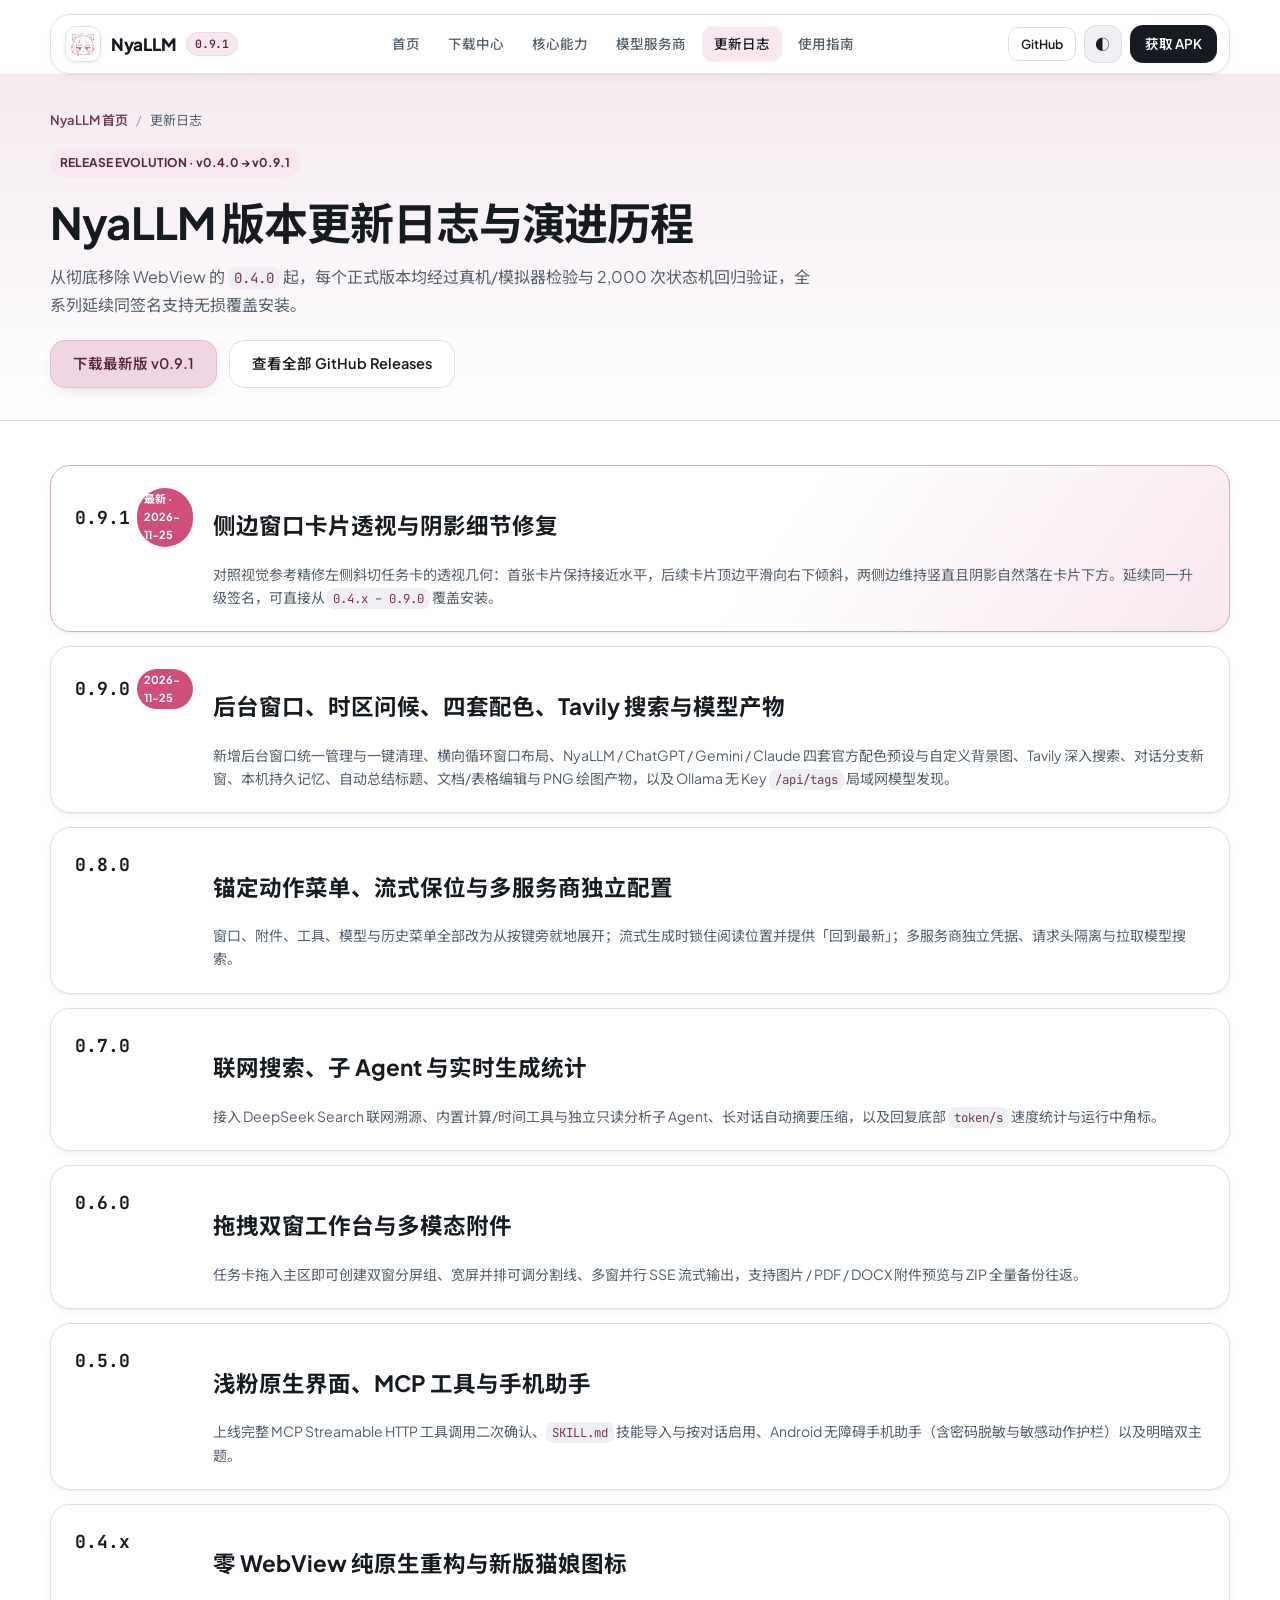
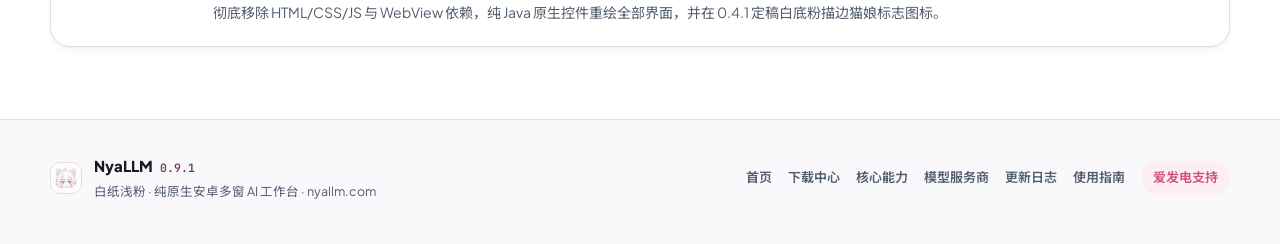
==== changelog/index.html @ 29e58b97 "Add multi-size favicons, Bing SEO keywords, 5 subdirectories, sitemap, robots.txt, and IndexNow" ====
<!DOCTYPE html>
<html lang="zh-CN" data-theme="light" data-preset="nya">
<head>
  <meta charset="UTF-8" />
  <meta name="viewport" content="width=device-width, initial-scale=1.0" />
  <title>NyaLLM 版本更新日志（v0.4.x → v0.9.1）— NyaLLM 官网</title>
  <meta name="description" content="查看 NyaLLM 完整版本更新日志：从 0.4.x 零 WebView 纯原生重构、0.5.0 MCP 与手机助手、0.6.0 双窗分屏、0.7.0 联网搜索与子 Agent、0.8.0 锚定菜单、0.9.0 四套主题与 Tavily，到最新 0.9.1 侧边卡片透视修复。" />
  <meta name="keywords" content="NyaLLM更新日志,NyaLLM 0.9.1,NyaLLM 0.9.0,NyaLLM历史版本,NyaLLM Changelog,安卓AI客户端更新" />
  <meta name="author" content="小黑子打篮球hz" />
  <meta name="robots" content="index, follow, max-image-preview:large, max-snippet:-1" />
  <link rel="canonical" href="https://nyallm.com/changelog/" />
  <meta property="og:type" content="website" />
  <meta property="og:locale" content="zh_CN" />
  <meta property="og:site_name" content="NyaLLM" />
  <meta property="og:url" content="https://nyallm.com/changelog/" />
  <meta property="og:title" content="NyaLLM 版本更新日志（v0.4.x → v0.9.1）" />
  <meta property="og:description" content="记录 NyaLLM 从纯原生零 WebView 重构到 0.9.1 全能多窗 AI 工作台的每一次演进。" />
  <meta property="og:image" content="https://nyallm.com/icon-512.png" />
  <meta name="twitter:card" content="summary" />
  <meta name="theme-color" content="#FFFFFF" />
  <link rel="icon" href="/favicon.ico" sizes="any" />
  <link rel="icon" type="image/png" sizes="48x48" href="/favicon-48x48.png" />
  <link rel="icon" type="image/png" sizes="32x32" href="/favicon-32x32.png" />
  <link rel="icon" type="image/png" sizes="16x16" href="/favicon-16x16.png" />
  <link rel="apple-touch-icon" sizes="180x180" href="/apple-touch-icon.png" />
  <link rel="manifest" href="/site.webmanifest" />
  <link rel="preconnect" href="https://fonts.googleapis.com" />
  <link rel="preconnect" href="https://fonts.gstatic.com" crossorigin />
  <link href="https://fonts.googleapis.com/css2?family=JetBrains+Mono:wght@400;500;600&family=Noto+Sans+SC:wght@400;500;600;700&family=Plus+Jakarta+Sans:wght@500;600;700;800&display=swap" rel="stylesheet" />
  <link rel="stylesheet" href="/styles.css" />
  <link rel="stylesheet" href="/subpage.css" />
  <script type="application/ld+json">
  {
    "@context": "https://schema.org",
    "@type": "BreadcrumbList",
    "itemListElement": [
      { "@type": "ListItem", "position": 1, "name": "首页", "item": "https://nyallm.com/" },
      { "@type": "ListItem", "position": 2, "name": "更新日志", "item": "https://nyallm.com/changelog/" }
    ]
  }
  </script>
</head>
<body>
  <header class="nav-shell">
    <div class="nav-inner">
      <a href="/" class="brand-lockup">
        <span class="brand-squircle"><img src="/assets/brand/nyallm-launcher.png" alt="NyaLLM 猫娘图标" width="34" height="34" /></span>
        <span class="brand-word">NyaLLM</span>
        <span class="version-chip">0.9.1</span>
      </a>
      <nav class="nav-links" aria-label="主导航">
        <a href="/">首页</a>
        <a href="/download/">下载中心</a>
        <a href="/features/">核心能力</a>
        <a href="/providers/">模型服务商</a>
        <a href="/changelog/" class="is-current">更新日志</a>
        <a href="/faq/">使用指南</a>
      </nav>
      <div class="nav-actions">
        <a href="https://github.com/xiaoheiHZ/NyaLLM" target="_blank" rel="noopener noreferrer" class="btn btn-subtle btn-sm">GitHub</a>
        <button type="button" class="icon-btn" id="theme-toggle" aria-label="切换明暗主题" title="切换明暗主题">◐</button>
        <a href="/download/" class="btn btn-ink nav-dl-btn">获取 APK</a>
        <button type="button" class="icon-btn mobile-menu-btn" id="mobile-menu-btn" aria-label="打开菜单" aria-expanded="false">☰</button>
      </div>
    </div>
    <div class="mobile-nav" id="mobile-nav" hidden>
      <a href="/">首页工作台</a>
      <a href="/download/">下载 NyaLLM 0.9.1 APK</a>
      <a href="/features/">核心能力详解</a>
      <a href="/providers/">8 大模型服务商</a>
      <a href="/changelog/">版本更新日志</a>
      <a href="/faq/">使用指南与 FAQ</a>
    </div>
  </header>

  <main>
    <section class="sub-hero">
      <div class="container">
        <nav class="breadcrumbs" aria-label="面包屑导航">
          <a href="/">NyaLLM 首页</a>
          <span class="bc-sep">/</span>
          <span aria-current="page">更新日志</span>
        </nav>
        <span class="sub-badge">RELEASE EVOLUTION · v0.4.0 → v0.9.1</span>
        <h1 class="sub-hero-title">NyaLLM 版本更新日志与演进历程</h1>
        <p class="sub-hero-lead">
          从彻底移除 WebView 的 <code>0.4.0</code> 起，每个正式版本均经过真机/模拟器检验与 2,000 次状态机回归验证，全系列延续同签名支持无损覆盖安装。
        </p>
        <div class="sub-hero-actions">
          <a href="/download/" class="btn btn-primary btn-lg">下载最新版 v0.9.1</a>
          <a href="https://github.com/xiaoheiHZ/NyaLLM/releases" target="_blank" rel="noopener noreferrer" class="btn btn-subtle btn-lg">查看全部 GitHub Releases</a>
        </div>
      </div>
    </section>

    <section class="sub-body">
      <div class="container">
        <div class="timeline-grid">
          <article class="tl-item is-latest">
            <div class="tl-ver"><span>0.9.1</span><small>最新 · 2026-11-25</small></div>
            <div class="tl-body">
              <h2>侧边窗口卡片透视与阴影细节修复</h2>
              <p>对照视觉参考精修左侧斜切任务卡的透视几何：首张卡片保持接近水平，后续卡片顶边平滑向右下倾斜，两侧边维持竖直且阴影自然落在卡片下方。延续同一升级签名，可直接从 <code>0.4.x – 0.9.0</code> 覆盖安装。</p>
            </div>
          </article>

          <article class="tl-item">
            <div class="tl-ver"><span>0.9.0</span><small>2026-11-25</small></div>
            <div class="tl-body">
              <h2>后台窗口、时区问候、四套配色、Tavily 搜索与模型产物</h2>
              <p>新增后台窗口统一管理与一键清理、横向循环窗口布局、NyaLLM / ChatGPT / Gemini / Claude 四套官方配色预设与自定义背景图、Tavily 深入搜索、对话分支新窗、本机持久记忆、自动总结标题、文档/表格编辑与 PNG 绘图产物，以及 Ollama 无 Key <code>/api/tags</code> 局域网模型发现。</p>
            </div>
          </article>

          <article class="tl-item">
            <div class="tl-ver"><span>0.8.0</span></div>
            <div class="tl-body">
              <h2>锚定动作菜单、流式保位与多服务商独立配置</h2>
              <p>窗口、附件、工具、模型与历史菜单全部改为从按键旁就地展开；流式生成时锁住阅读位置并提供「回到最新」；多服务商独立凭据、请求头隔离与拉取模型搜索。</p>
            </div>
          </article>

          <article class="tl-item">
            <div class="tl-ver"><span>0.7.0</span></div>
            <div class="tl-body">
              <h2>联网搜索、子 Agent 与实时生成统计</h2>
              <p>接入 DeepSeek Search 联网溯源、内置计算/时间工具与独立只读分析子 Agent、长对话自动摘要压缩，以及回复底部 <code>token/s</code> 速度统计与运行中角标。</p>
            </div>
          </article>

          <article class="tl-item">
            <div class="tl-ver"><span>0.6.0</span></div>
            <div class="tl-body">
              <h2>拖拽双窗工作台与多模态附件</h2>
              <p>任务卡拖入主区即可创建双窗分屏组、宽屏并排可调分割线、多窗并行 SSE 流式输出，支持图片 / PDF / DOCX 附件预览与 ZIP 全量备份往返。</p>
            </div>
          </article>

          <article class="tl-item">
            <div class="tl-ver"><span>0.5.0</span></div>
            <div class="tl-body">
              <h2>浅粉原生界面、MCP 工具与手机助手</h2>
              <p>上线完整 MCP Streamable HTTP 工具调用二次确认、<code>SKILL.md</code> 技能导入与按对话启用、Android 无障碍手机助手（含密码脱敏与敏感动作护栏）以及明暗双主题。</p>
            </div>
          </article>

          <article class="tl-item">
            <div class="tl-ver"><span>0.4.x</span></div>
            <div class="tl-body">
              <h2>零 WebView 纯原生重构与新版猫娘图标</h2>
              <p>彻底移除 HTML/CSS/JS 与 WebView 依赖，纯 Java 原生控件重绘全部界面，并在 0.4.1 定稿白底粉描边猫娘标志图标。</p>
            </div>
          </article>
        </div>
      </div>
    </section>
  </main>

  <footer class="site-footer">
    <div class="container footer-inner">
      <div class="footer-brand">
        <img src="/assets/brand/nyallm-launcher.png" alt="NyaLLM 图标" width="32" height="32" class="footer-icon" />
        <div>
          <div class="footer-name">NyaLLM <span>0.9.1</span></div>
          <p class="footer-note">白纸浅粉 · 纯原生安卓多窗 AI 工作台 · nyallm.com</p>
        </div>
      </div>
      <div class="footer-links">
        <a href="/">首页</a>
        <a href="/download/">下载中心</a>
        <a href="/features/">核心能力</a>
        <a href="/providers/">模型服务商</a>
        <a href="/changelog/">更新日志</a>
        <a href="/faq/">使用指南</a>
        <a href="https://ifdian.net/a/NyaLLM" target="_blank" rel="noopener noreferrer" class="footer-ifdian">爱发电支持</a>
      </div>
    </div>
  </footer>
  <div class="toast" id="toast" role="status" aria-live="polite" hidden></div>
  <script src="/subpage.js"></script>
</body>
</html>
---- styles.css ----
/* ==========================================================================
   NyaLLM 0.9.0 Official Website — NyaStyle Design System
   Faithfully derived from studio.aura.agent.NyaStyle (Light/Dark + 4 Presets)
   ========================================================================== */

:root,
[data-theme="light"] {
  --ink: #161A21;
  --muted: #515D6E;
  --bg: #FFFFFF;
  --bg-soft: #F9F8FB;
  --surface: #FFFFFF;
  --stage: #FFFFFF;
  --grouped: #F3F3F6;
  --tinted: #F0EFF3;
  --line: #E0DDE4;
  --line-strong: #CFCAD6;
  --link: #713953;
  --primary: #F0D6E3;
  --primary-hover: #E8C5D7;
  --primary-ink: #59243F;
  --accent-wash: #F4EAF0;
  --pink-wash: #F8E7EF;
  --reply-wash: #FAF3F7;
  --composer-glass: rgba(255, 255, 255, 0.88);
  --danger: #A3263D;
  --green: #196739;
  --green-wash: #DEF4E6;
  --iris: #6C97C3;
  --iris-wash: #EDF4FB;
  --ifdian: #CF4F7A;
  --ifdian-hover: #BA3E68;
  --ifdian-ink: #FFFFFF;
  --ifdian-soft: #FDEEF3;
  --shadow-sm: 0 4px 14px -6px rgba(38, 52, 74, 0.10), 0 1px 2px rgba(38, 52, 74, 0.04);
  --shadow-md: 0 14px 36px -16px rgba(38, 52, 74, 0.14), 0 2px 6px rgba(38, 52, 74, 0.05);
  --shadow-lg: 0 28px 64px -24px rgba(38, 52, 74, 0.18), 0 6px 18px -8px rgba(89, 36, 63, 0.08);
  --nav-glass: rgba(255, 255, 255, 0.84);
  --phone-bezel: #1B1E25;
  --phone-inner-line: rgba(255, 255, 255, 0.12);
}

[data-theme="dark"] {
  --ink: #F1F3F6;
  --muted: #B3BFCE;
  --bg: #15181D;
  --bg-soft: #181C22;
  --surface: #222831;
  --stage: #1B2028;
  --grouped: #191C21;
  --tinted: #30343D;
  --line: #444853;
  --line-strong: #575C6A;
  --link: #E7BCD4;
  --primary: #694057;
  --primary-hover: #7B4B66;
  --primary-ink: #FFEBF5;
  --accent-wash: #372B35;
  --pink-wash: #3F2939;
  --reply-wash: #2B2A35;
  --composer-glass: rgba(34, 40, 49, 0.90);
  --danger: #FFAFBC;
  --green: #A6E6BB;
  --green-wash: #263B30;
  --iris: #8AB5E0;
  --iris-wash: #232F3D;
  --ifdian: #DF638D;
  --ifdian-hover: #EB769D;
  --ifdian-ink: #FFFFFF;
  --ifdian-soft: #3D2532;
  --shadow-sm: 0 6px 16px -6px rgba(0, 0, 0, 0.42);
  --shadow-md: 0 18px 40px -14px rgba(0, 0, 0, 0.56);
  --shadow-lg: 0 32px 72px -18px rgba(0, 0, 0, 0.72);
  --nav-glass: rgba(21, 24, 29, 0.84);
  --phone-bezel: #0D0F13;
  --phone-inner-line: rgba(255, 255, 255, 0.09);
}

/* 0.9.0 Official Preset Overrides (exact NyaStyle.presetAccent math) */
[data-theme="light"][data-preset="chatgpt"] {
  --link: #2C5246;
  --primary: #CFE4DD;
  --primary-hover: #BDD9D0;
  --primary-ink: #1A3029;
  --accent-wash: #EEF5F2;
  --pink-wash: #E5F0EC;
  --reply-wash: #F2F8F6;
}
[data-theme="dark"][data-preset="chatgpt"] {
  --link: #B6D5CB;
  --primary: #314C4B;
  --primary-hover: #3B5B5A;
  --primary-ink: #E3EFEA;
  --accent-wash: #263339;
  --pink-wash: #2E4546;
  --reply-wash: #263237;
}

[data-theme="light"][data-preset="gemini"] {
  --link: #40446E;
  --primary: #D9DCF1;
  --primary-hover: #C9CEEC;
  --primary-ink: #262941;
  --accent-wash: #F1F2FA;
  --pink-wash: #EAEBF7;
  --reply-wash: #F4F5FC;
}
[data-theme="dark"][data-preset="gemini"] {
  --link: #C6CAE9;
  --primary: #3D4463;
  --primary-hover: #4A5276;
  --primary-ink: #E9EAF7;
  --accent-wash: #2A3140;
  --pink-wash: #383F5A;
  --reply-wash: #2A3041;
}

[data-theme="light"][data-preset="claude"] {
  --bg: #FAF7F0;
  --bg-soft: #F4EFE5;
  --grouped: #F1ECE3;
  --tinted: #ECE6DC;
  --line: #DFD8CB;
  --nav-glass: rgba(250, 247, 240, 0.86);
  --link: #634034;
  --primary: #EBDBD4;
  --primary-hover: #E2CCC2;
  --primary-ink: #3B261F;
  --accent-wash: #F7F1EE;
  --pink-wash: #F4EAE5;
  --reply-wash: #FBF5F2;
}
[data-theme="dark"][data-preset="claude"] {
  --link: #E1C5BC;
  --primary: #524140;
  --primary-hover: #634E4D;
  --primary-ink: #F3E9E6;
  --accent-wash: #313036;
  --pink-wash: #493D3D;
  --reply-wash: #302F35;
}

:root {
  --font-sans: "Plus Jakarta Sans", "Noto Sans SC", "Source Han Sans SC", "PingFang SC", "Microsoft YaHei", system-ui, sans-serif;
  --font-mono: "JetBrains Mono", ui-monospace, SFMono-Regular, Consolas, monospace;
  --ease-nya: cubic-bezier(0.22, 0, 0.12, 1);
  --ease-return: cubic-bezier(0.36, 0, 0.28, 1);
  --r-control: 13px;
  --r-card: 18px;
  --r-sheet: 26px;
  --container: 1180px;
}

/* Base Reset */
*, *::before, *::after { box-sizing: border-box; }
html {
  scroll-behavior: smooth;
  -webkit-font-smoothing: antialiased;
  text-rendering: optimizeLegibility;
}
body {
  margin: 0;
  font-family: var(--font-sans);
  font-size: 15px;
  line-height: 1.65;
  color: var(--ink);
  background: var(--bg);
  overflow-x: hidden;
  transition: background-color 280ms var(--ease-nya), color 280ms var(--ease-nya);
}
img { max-width: 100%; display: block; }
a { color: inherit; text-decoration: none; }
button, input { font: inherit; color: inherit; }
button { cursor: pointer; border: none; background: none; padding: 0; }
code {
  font-family: var(--font-mono);
  font-size: 0.88em;
  background: var(--tinted);
  color: var(--link);
  padding: 2px 6px;
  border-radius: 7px;
}

.svg-sprite { position: absolute; width: 0; height: 0; overflow: hidden; }
.ic { width: 18px; height: 18px; flex: none; display: inline-block; }
.ic-sm { width: 15px; height: 15px; }
.ic-xs { width: 14px; height: 14px; }

.container {
  width: min(var(--container), calc(100% - 40px));
  margin-inline: auto;
}

.ambient-canvas {
  position: fixed;
  inset: 0;
  width: 100%;
  height: 100%;
  pointer-events: none;
  z-index: 0;
  opacity: 0.9;
}

main, header, footer { position: relative; z-index: 1; }

/* ==========================================================================
   FLOATING NAVIGATION BAR
   ========================================================================== */
.nav-shell {
  position: sticky;
  top: 0;
  z-index: 60;
  padding: 14px 20px 0;
}
.nav-inner {
  width: min(var(--container), 100%);
  margin-inline: auto;
  height: 60px;
  padding: 0 12px 0 14px;
  display: flex;
  align-items: center;
  justify-content: space-between;
  gap: 16px;
  background: var(--nav-glass);
  backdrop-filter: blur(18px) saturate(1.25);
  -webkit-backdrop-filter: blur(18px) saturate(1.25);
  border: 1px solid var(--line);
  border-radius: 20px;
  box-shadow: var(--shadow-sm);
  transition: background-color 260ms var(--ease-nya), border-color 260ms var(--ease-nya);
}

.brand-lockup {
  display: inline-flex;
  align-items: center;
  gap: 10px;
  font-weight: 700;
  letter-spacing: -0.02em;
}
.brand-squircle {
  width: 36px;
  height: 36px;
  border-radius: 11px;
  overflow: hidden;
  background: #FFFFFF;
  border: 1px solid var(--line);
  box-shadow: 0 2px 6px rgba(89, 36, 63, 0.08);
  transition: transform 180ms var(--ease-nya);
}
.brand-lockup:hover .brand-squircle { transform: rotate(-4deg) scale(1.05); }
.brand-word { font-size: 17px; font-weight: 800; color: var(--ink); }
.version-chip {
  font-family: var(--font-mono);
  font-size: 11.5px;
  font-weight: 600;
  padding: 2px 8px;
  border-radius: 99px;
  background: var(--pink-wash);
  color: var(--primary-ink);
  border: 1px solid color-mix(in srgb, var(--primary) 65%, var(--line));
}

.nav-links {
  display: flex;
  align-items: center;
  gap: 4px;
}
.nav-links a {
  padding: 7px 12px;
  border-radius: 11px;
  font-size: 13.5px;
  font-weight: 500;
  color: var(--muted);
  transition: background-color 160ms var(--ease-nya), color 160ms var(--ease-nya);
}
.nav-links a:hover,
.nav-links a.is-current {
  color: var(--ink);
  background: var(--tinted);
}

.nav-actions {
  display: flex;
  align-items: center;
  gap: 8px;
}

/* Tactile NyaStyle Buttons */
.btn {
  display: inline-flex;
  align-items: center;
  justify-content: center;
  gap: 8px;
  min-height: 38px;
  padding: 0 15px;
  border-radius: var(--r-control);
  font-size: 13.5px;
  font-weight: 600;
  white-space: nowrap;
  transition: transform 145ms var(--ease-nya), background-color 180ms var(--ease-nya), border-color 180ms var(--ease-nya), box-shadow 180ms var(--ease-nya);
}
.btn:active { transform: scale(0.966); }
.btn-lg { min-height: 48px; padding: 0 22px; font-size: 14.5px; border-radius: 15px; }
.btn-sm { min-height: 34px; padding: 0 12px; font-size: 12.5px; border-radius: 10px; }

.btn-primary {
  background: var(--primary);
  color: var(--primary-ink);
  border: 1px solid color-mix(in srgb, var(--primary-ink) 12%, transparent);
  box-shadow: 0 6px 18px -10px rgba(89, 36, 63, 0.35);
}
.btn-primary:hover { background: var(--primary-hover); transform: translateY(-1px); }

.btn-sakura {
  background: var(--pink-wash);
  color: var(--primary-ink);
  border: 1px solid color-mix(in srgb, var(--primary) 80%, var(--line));
}
.btn-sakura:hover { background: var(--primary); }

.btn-ifdian {
  background: var(--ifdian);
  color: var(--ifdian-ink);
  box-shadow: 0 10px 24px -10px rgba(207, 79, 122, 0.55);
}
.btn-ifdian:hover { background: var(--ifdian-hover); transform: translateY(-1px); }

.btn-ink {
  background: var(--ink);
  color: var(--bg);
}
.btn-ink:hover { opacity: 0.9; transform: translateY(-1px); }

.btn-subtle {
  background: var(--surface);
  color: var(--ink);
  border: 1px solid var(--line);
}
.btn-subtle:hover { background: var(--tinted); border-color: var(--line-strong); }

.btn-meta {
  font-family: var(--font-mono);
  font-size: 11.5px;
  padding: 2px 7px;
  border-radius: 99px;
  background: color-mix(in srgb, var(--primary-ink) 10%, transparent);
}

.icon-btn {
  width: 38px;
  height: 38px;
  border-radius: 12px;
  display: inline-flex;
  align-items: center;
  justify-content: center;
  background: var(--tinted);
  border: 1px solid var(--line);
  color: var(--ink);
  transition: transform 145ms var(--ease-nya), background-color 180ms var(--ease-nya);
}
.icon-btn:hover { background: var(--accent-wash); }
.icon-btn:active { transform: scale(0.95); }

[data-theme="light"] .ic-sun { display: none; }
[data-theme="dark"] .ic-moon { display: none; }

.mobile-menu-btn { display: none; }
.mobile-nav {
  width: min(var(--container), 100%);
  margin: 8px auto 0;
  padding: 10px;
  background: var(--surface);
  border: 1px solid var(--line);
  border-radius: 18px;
  box-shadow: var(--shadow-md);
  display: grid;
  gap: 4px;
}
.mobile-nav[hidden] { display: none; }
.mobile-nav a {
  padding: 11px 14px;
  border-radius: 12px;
  font-weight: 500;
  color: var(--ink);
}
.mobile-nav a:hover { background: var(--tinted); }
.mobile-nav a.mobile-nav-cta {
  margin-top: 4px;
  text-align: center;
  background: var(--primary);
  color: var(--primary-ink);
  font-weight: 600;
}

/* ==========================================================================
   SECTION 1: HERO + INTERACTIVE 0.9.0 WORKBENCH
   ========================================================================== */
.hero-section {
  padding: 52px 0 84px;
  scroll-margin-top: 88px;
}
.hero-grid {
  display: grid;
  grid-template-columns: minmax(0, 1.06fr) minmax(0, 0.94fr);
  gap: 48px;
  align-items: center;
}

.hero-badge-row {
  display: flex;
  flex-wrap: wrap;
  align-items: center;
  gap: 10px;
  margin-bottom: 22px;
}
.mascot-pill {
  display: inline-flex;
  align-items: center;
  gap: 9px;
  padding: 5px 14px 5px 7px;
  border-radius: 99px;
  background: var(--surface);
  border: 1px solid var(--line);
  box-shadow: var(--shadow-sm);
  font-size: 12.5px;
  font-weight: 600;
  color: var(--muted);
  transition: transform 180ms var(--ease-nya), border-color 180ms var(--ease-nya);
}
.mascot-pill:hover { border-color: var(--primary); transform: translateY(-1px); }
.mascot-pill:active { transform: scale(0.97); }
.mascot-pill-img {
  width: 26px;
  height: 26px;
  object-fit: contain;
  transition: transform 260ms var(--ease-nya);
}
.mascot-pill:hover .mascot-pill-img { transform: rotate(-8deg) scale(1.12); }

.pulse-dot {
  width: 7px;
  height: 7px;
  border-radius: 50%;
  background: var(--ifdian);
  box-shadow: 0 0 0 4px var(--pink-wash);
  animation: softPulse 2.2s infinite ease-in-out;
  flex: none;
}
@keyframes softPulse {
  0%, 100% { transform: scale(1); opacity: 1; }
  50% { transform: scale(1.22); opacity: 0.72; }
}

.boop-bubble {
  font-size: 12.5px;
  font-weight: 600;
  color: var(--primary-ink);
  background: var(--pink-wash);
  border: 1px solid var(--primary);
  padding: 4px 11px;
  border-radius: 99px;
  opacity: 0;
  transform: translateY(4px) scale(0.95);
  transition: opacity 220ms var(--ease-nya), transform 220ms var(--ease-nya);
  pointer-events: none;
}
.boop-bubble.is-visible { opacity: 1; transform: translateY(0) scale(1); }

.hero-title {
  margin: 0 0 20px;
  font-size: clamp(32px, 3.7vw, 47px);
  line-height: 1.18;
  letter-spacing: -0.03em;
  font-weight: 800;
  color: var(--ink);
  text-wrap: balance;
}
.title-accent {
  position: relative;
  display: inline-block;
  color: var(--primary-ink);
  padding: 0 6px;
  z-index: 0;
}
.title-accent::after {
  content: "";
  position: absolute;
  left: 0;
  right: 0;
  bottom: 4px;
  height: 0.42em;
  border-radius: 9px;
  background: var(--primary);
  z-index: -1;
}

.hero-lead {
  margin: 0 0 28px;
  font-size: 16px;
  line-height: 1.75;
  color: var(--muted);
  max-width: 560px;
}
.hero-lead strong { color: var(--ink); font-weight: 600; }

.hero-cta-row {
  display: flex;
  flex-wrap: wrap;
  gap: 12px;
  margin-bottom: 34px;
}

.hero-metrics {
  display: grid;
  grid-template-columns: repeat(2, minmax(0, 1fr));
  gap: 12px;
}
.metric-item {
  padding: 13px 15px;
  border-radius: 15px;
  background: var(--surface);
  border: 1px solid var(--line);
  box-shadow: var(--shadow-sm);
}
.metric-val {
  display: block;
  font-size: 18px;
  font-weight: 800;
  letter-spacing: -0.02em;
  color: var(--ink);
}
.metric-label {
  display: block;
  margin-top: 2px;
  font-size: 12px;
  color: var(--muted);
}

/* Right Interactive Phone Stage */
.hero-stage-wrap {
  display: flex;
  flex-direction: column;
  align-items: center;
}
.stage-controls {
  width: 100%;
  max-width: 446px;
  display: flex;
  flex-wrap: wrap;
  align-items: center;
  justify-content: space-between;
  gap: 8px;
  margin-bottom: 14px;
}
.stage-live-badge {
  display: inline-flex;
  align-items: center;
  gap: 8px;
  padding: 6px 12px;
  border-radius: 11px;
  background: var(--surface);
  border: 1px solid var(--line);
  font-size: 12px;
  font-weight: 700;
  color: var(--ink);
}
.stage-quick-actions {
  display: flex;
  flex-wrap: wrap;
  gap: 6px;
}
.chip-action {
  display: inline-flex;
  align-items: center;
  gap: 5px;
  padding: 6px 10px;
  border-radius: 11px;
  font-size: 12px;
  font-weight: 600;
  color: var(--ink);
  background: var(--surface);
  border: 1px solid var(--line);
  transition: all 160ms var(--ease-nya);
}
.chip-action .ic { width: 14px; height: 14px; }
.chip-action:hover { border-color: var(--primary); background: var(--pink-wash); color: var(--primary-ink); }
.chip-action[aria-pressed="true"] {
  background: var(--primary);
  color: var(--primary-ink);
  border-color: transparent;
}

/* Realistic Android Device Chassis */
.phone-chassis {
  width: 100%;
  max-width: 446px;
  height: 626px;
  padding: 10px;
  border-radius: 38px;
  background: var(--phone-bezel);
  box-shadow: var(--shadow-lg), inset 0 0 0 1px var(--phone-inner-line);
  display: flex;
  flex-direction: column;
  position: relative;
}
.android-statusbar {
  height: 24px;
  padding: 0 16px;
  border-radius: 28px 28px 0 0;
  background: var(--bg);
  display: flex;
  align-items: center;
  justify-content: space-between;
  font-size: 11px;
  font-weight: 600;
  color: var(--ink);
}
.sb-icons { display: flex; align-items: center; gap: 6px; }
.sb-pill { font-size: 10px; opacity: 0.78; }
.sb-battery {
  width: 18px;
  height: 9px;
  border: 1.2px solid currentColor;
  border-radius: 3px;
  padding: 1px;
  display: inline-flex;
}
.sb-battery i { width: 78%; background: currentColor; border-radius: 1px; }

.android-navpill {
  height: 18px;
  background: var(--bg);
  border-radius: 0 0 28px 28px;
  display: flex;
  align-items: center;
  justify-content: center;
}
.android-navpill span {
  width: 108px;
  height: 4px;
  border-radius: 99px;
  background: color-mix(in srgb, var(--ink) 26%, transparent);
}

/* Inside Interactive NyaLLM 0.9.0 App */
.nya-app {
  flex: 1;
  min-height: 0;
  background: var(--bg);
  display: flex;
  flex-direction: column;
  position: relative;
  overflow: hidden;
}

.nya-topbar {
  height: 50px;
  padding: 6px 10px;
  display: flex;
  align-items: center;
  gap: 8px;
  border-bottom: 1px solid var(--line);
  background: var(--bg);
  flex: none;
}
.nya-sq-btn {
  width: 34px;
  height: 34px;
  flex: none;
  border-radius: 10px;
  background: var(--tinted);
  border: 1px solid var(--line);
  display: inline-flex;
  align-items: center;
  justify-content: center;
  color: var(--ink);
  transition: transform 120ms var(--ease-nya), background-color 150ms var(--ease-nya);
}
.nya-sq-btn:active { transform: scale(0.94); }
.nya-sq-btn .ic { width: 16px; height: 16px; }
.nya-app-title {
  font-size: 14px;
  font-weight: 700;
  letter-spacing: -0.01em;
  color: var(--ink);
  white-space: nowrap;
  overflow: hidden;
  text-overflow: ellipsis;
}
.nya-topbar-right {
  margin-left: auto;
  display: flex;
  align-items: center;
  gap: 6px;
}
.nya-pill-btn {
  height: 34px;
  padding: 0 11px;
  border-radius: 10px;
  font-size: 11.5px;
  font-weight: 600;
  background: var(--tinted);
  color: var(--ink);
  transition: transform 120ms var(--ease-nya), background-color 150ms var(--ease-nya);
}
.nya-pill-btn:active { transform: scale(0.95); }
.nya-pill-btn.is-pink {
  background: var(--primary);
  color: var(--primary-ink);
}

.nya-body {
  flex: 1;
  min-height: 0;
  display: flex;
  background: var(--grouped);
  padding: 6px 6px 6px 5px;
  gap: 6px;
}
.nya-body.is-focus .nya-rail {
  width: 0;
  padding: 0;
  margin-left: -6px;
  opacity: 0;
  pointer-events: none;
}

/* Signature 3D-Tilted Left Taskbar Rail */
.nya-rail {
  width: 86px;
  flex: none;
  display: flex;
  flex-direction: column;
  gap: 8px;
  padding: 4px 2px;
  perspective: 420px;
  transition: width 260ms var(--ease-nya), opacity 220ms var(--ease-nya);
  overflow-y: auto;
  scrollbar-width: none;
}
.nya-rail::-webkit-scrollbar { display: none; }

.rail-card {
  position: relative;
  text-align: left;
  padding: 10px 8px 9px;
  min-height: 76px;
  border-radius: 13px;
  background: var(--surface);
  border: 1px solid var(--line);
  box-shadow: -3px 6px 14px -6px rgba(38, 52, 74, 0.22);
  transform: rotateY(14deg) scale(0.96);
  transform-origin: left center;
  display: flex;
  flex-direction: column;
  justify-content: center;
  gap: 3px;
  transition: transform 220ms var(--ease-nya), border-color 180ms var(--ease-nya), background-color 180ms var(--ease-nya), box-shadow 220ms var(--ease-nya);
}
.rail-card:hover {
  transform: rotateY(5deg) scale(1);
  border-color: var(--primary);
}
.rail-card.is-active {
  transform: rotateY(3deg) scale(1);
  border-color: var(--link);
  background: var(--surface);
  box-shadow: 0 8px 18px -8px rgba(89, 36, 63, 0.28);
}
.rail-title {
  font-size: 11px;
  font-weight: 700;
  color: var(--ink);
  line-height: 1.25;
}
.rail-sub {
  font-size: 9.5px;
  color: var(--muted);
  line-height: 1.25;
  white-space: nowrap;
  overflow: hidden;
  text-overflow: ellipsis;
}
.rail-badge {
  position: absolute;
  top: 6px;
  right: 6px;
  width: 15px;
  height: 15px;
  border-radius: 99px;
  display: inline-flex;
  align-items: center;
  justify-content: center;
}
.rail-badge .ic { width: 10px; height: 10px; }
.rail-badge.is-done { background: var(--green-wash); color: var(--green); }
.rail-badge.is-idle { background: var(--tinted); color: var(--muted); }
.rail-badge.is-running {
  background: var(--pink-wash);
  border: 1.5px solid var(--ifdian);
  border-top-color: transparent;
  animation: spin 0.9s linear infinite;
}
@keyframes spin { to { transform: rotate(360deg); } }

/* Stage Panes */
.nya-stage {
  flex: 1;
  min-width: 0;
  min-height: 0;
  display: flex;
  flex-direction: column;
}
.nya-pane {
  flex: 1 1 58%;
  min-height: 0;
  background: var(--stage);
  border: 1px solid var(--line);
  border-radius: 18px;
  display: flex;
  flex-direction: column;
  position: relative;
  overflow: hidden;
  box-shadow: var(--shadow-sm);
  transition: opacity 180ms var(--ease-nya), transform 220ms var(--ease-nya);
}
.nya-pane.is-switching { opacity: 0.45; transform: translateX(6px); }
.nya-pane-secondary { flex: 1 1 42%; }
.nya-pane-secondary[hidden] { display: none; }

/* 0.9.0 Timezone Greeting Stage */
.welcome-stage {
  flex: 1;
  display: flex;
  flex-direction: column;
  align-items: center;
  justify-content: center;
  gap: 8px;
  padding: 20px;
  text-align: center;
  transition: opacity 220ms var(--ease-nya), transform 220ms var(--ease-nya);
}
.welcome-stage[hidden] { display: none; }
.welcome-greeting {
  font-size: 30px;
  font-weight: 800;
  letter-spacing: -0.02em;
  color: var(--ink);
}
.welcome-tz {
  font-family: var(--font-mono);
  font-size: 12px;
  font-weight: 600;
  color: var(--muted);
  padding: 4px 10px;
  border-radius: 99px;
  transition: background-color 150ms var(--ease-nya), color 150ms var(--ease-nya);
}
.welcome-tz:hover { background: var(--tinted); color: var(--ink); }
.welcome-tz-detail {
  font-size: 11px;
  color: var(--link);
  background: var(--pink-wash);
  padding: 5px 11px;
  border-radius: 10px;
}
.welcome-tz-detail[hidden] { display: none; }

.split-divider {
  height: 14px;
  flex: none;
  display: flex;
  align-items: center;
  justify-content: center;
  cursor: row-resize;
  user-select: none;
  touch-action: none;
}
.split-divider[hidden] { display: none; }
.split-pill {
  width: 38px;
  height: 4px;
  border-radius: 99px;
  background: var(--primary);
  transition: width 150ms var(--ease-nya), background-color 150ms var(--ease-nya);
}
.split-divider:hover .split-pill,
.split-divider.is-dragging .split-pill {
  width: 54px;
  background: var(--link);
}

.pane-head {
  padding: 9px 11px 7px;
  display: flex;
  align-items: center;
  justify-content: space-between;
  gap: 8px;
  flex: none;
}
.pane-title {
  font-size: 12.5px;
  font-weight: 700;
  color: var(--ink);
  white-space: nowrap;
  overflow: hidden;
  text-overflow: ellipsis;
}
.nya-mini-btn {
  display: inline-flex;
  align-items: center;
  gap: 3px;
  padding: 4px 9px;
  border-radius: 9px;
  background: var(--tinted);
  font-size: 11px;
  font-weight: 600;
  color: var(--ink);
}

.pane-messages {
  flex: 1;
  min-height: 0;
  overflow-y: auto;
  padding: 10px 11px 10px;
  display: flex;
  flex-direction: column;
  gap: 9px;
  scrollbar-width: thin;
}
.pane-messages[hidden] { display: none; }
.pane-messages.compact { gap: 6px; padding-top: 2px; padding-bottom: 8px; }

.msg-user {
  align-self: flex-end;
  max-width: 86%;
  padding: 8px 11px;
  border-radius: 14px;
  background: var(--pink-wash);
  color: var(--ink);
  font-size: 12px;
  line-height: 1.5;
  border: 1px solid color-mix(in srgb, var(--primary) 60%, transparent);
}
.msg-ai-wrap {
  display: flex;
  flex-direction: column;
  gap: 6px;
  align-items: flex-start;
}
.msg-ai-head {
  font-size: 10.5px;
  font-weight: 600;
  color: var(--muted);
}
.activity-toggle,
.think-toggle {
  display: inline-flex;
  align-items: center;
  gap: 5px;
  padding: 4px 10px;
  border-radius: 10px;
  background: var(--surface);
  border: 1px solid var(--line);
  font-size: 11px;
  font-weight: 600;
  color: var(--link);
}
.activity-box,
.think-box {
  width: 100%;
  padding: 7px 10px;
  border-radius: 12px;
  background: var(--grouped);
  border: 1px solid var(--line);
  font-size: 11px;
  line-height: 1.55;
  color: var(--muted);
}
.activity-box[hidden],
.think-box[hidden] { display: none; }
.activity-step {
  display: flex;
  align-items: center;
  justify-content: space-between;
  gap: 6px;
  padding: 2px 0;
}
.activity-step code { font-size: 10px; padding: 1px 5px; }

.msg-ai-bubble {
  width: 100%;
  padding: 9px 11px;
  border-radius: 14px;
  background: var(--reply-wash);
  border: 1px solid var(--line);
  box-shadow: var(--shadow-sm);
  font-size: 12px;
  line-height: 1.55;
  color: var(--ink);
}
.msg-ai-bubble .stream-cursor {
  display: inline-block;
  width: 6px;
  height: 12px;
  margin-left: 3px;
  vertical-align: -2px;
  border-radius: 2px;
  background: var(--link);
  animation: blink 0.8s steps(2) infinite;
}
@keyframes blink { 50% { opacity: 0; } }

.artifact-chip {
  margin-top: 7px;
  padding: 7px 9px;
  border-radius: 11px;
  background: var(--surface);
  border: 1px solid var(--line);
  display: flex;
  align-items: center;
  justify-content: space-between;
  gap: 8px;
}
.artifact-chip-info {
  display: flex;
  flex-direction: column;
  gap: 1px;
}
.artifact-chip-info strong { font-size: 11px; color: var(--ink); }
.artifact-chip-info span { font-size: 9.5px; color: var(--muted); }
.artifact-bars {
  display: flex;
  align-items: flex-end;
  gap: 3px;
  height: 22px;
}
.artifact-bars i {
  display: block;
  width: 6px;
  border-radius: 2px;
  background: var(--primary);
  border: 1px solid var(--link);
}

.msg-card-pill {
  display: inline-flex;
  align-items: center;
  gap: 5px;
  padding: 3px 8px;
  border-radius: 8px;
  background: var(--iris-wash);
  color: var(--iris);
  font-size: 10.5px;
  font-weight: 600;
  margin-bottom: 5px;
}
.msg-stats {
  width: 100%;
  padding: 5px 9px;
  border-radius: 9px;
  background: var(--tinted);
  font-family: var(--font-mono);
  font-size: 10px;
  color: var(--muted);
}

/* 0.9.0 Translucent Composer */
.nya-composer {
  margin: 0 8px 8px;
  padding: 7px 8px;
  border-radius: 16px;
  background: var(--composer-glass);
  backdrop-filter: blur(12px);
  -webkit-backdrop-filter: blur(12px);
  border: 1px solid var(--line);
  box-shadow: var(--shadow-sm);
  display: flex;
  flex-direction: column;
  gap: 6px;
  position: relative;
  flex: none;
}
.composer-top {
  display: flex;
  align-items: center;
  gap: 6px;
}
.composer-input {
  flex: 1;
  min-width: 0;
  border: none;
  outline: none;
  background: transparent;
  font-size: 12px;
  padding: 4px 6px;
  color: var(--ink);
}
.composer-input::placeholder { color: var(--muted); }
.composer-send {
  height: 30px;
  padding: 0 12px;
  border-radius: 10px;
  background: var(--primary);
  color: var(--primary-ink);
  font-size: 11.5px;
  font-weight: 700;
  transition: transform 120ms var(--ease-nya), background-color 150ms var(--ease-nya);
}
.composer-send:hover { background: var(--primary-hover); }
.composer-send:active { transform: scale(0.95); }

.composer-bar {
  display: flex;
  align-items: center;
  gap: 4px;
}
.bar-chip {
  height: 26px;
  padding: 0 8px;
  border-radius: 8px;
  background: var(--tinted);
  color: var(--ink);
  font-size: 10.5px;
  font-weight: 600;
  white-space: nowrap;
  transition: background-color 140ms var(--ease-nya), color 140ms var(--ease-nya);
}
.bar-chip:hover { background: var(--accent-wash); }
.bar-chip[aria-pressed="true"],
.bar-chip.is-model {
  background: var(--pink-wash);
  color: var(--primary-ink);
}
.bar-chip.is-model {
  margin-left: auto;
  overflow: hidden;
  text-overflow: ellipsis;
  max-width: 112px;
}

/* Anchored Popover Menus */
.nya-popover {
  position: absolute;
  top: 46px;
  right: 12px;
  width: 204px;
  padding: 6px;
  border-radius: 16px;
  background: var(--surface);
  border: 1px solid var(--line);
  box-shadow: var(--shadow-md);
  z-index: 25;
  display: flex;
  flex-direction: column;
  gap: 2px;
  animation: popIn 160ms var(--ease-nya);
}
.nya-popover[hidden] { display: none; }
.nya-popover.pop-bottom {
  top: auto;
  bottom: 42px;
  left: 6px;
  right: auto;
  width: 224px;
}
.nya-popover.pop-right { left: auto; right: 6px; width: 208px; }
@keyframes popIn {
  from { opacity: 0; transform: translateY(6px) scale(0.96); }
  to { opacity: 1; transform: translateY(0) scale(1); }
}

.pop-row {
  display: flex;
  align-items: center;
  gap: 9px;
  padding: 8px 9px;
  border-radius: 10px;
  font-size: 11.5px;
  font-weight: 500;
  color: var(--ink);
  text-align: left;
  transition: background-color 130ms var(--ease-nya);
}
.pop-row .ic { width: 15px; height: 15px; color: var(--muted); }
.pop-row:hover { background: var(--tinted); }
.pop-row.is-danger, .pop-row.is-danger .ic { color: var(--danger); }
.pop-row.is-selected { background: var(--pink-wash); color: var(--primary-ink); }
.pop-stack { flex: 1; min-width: 0; display: flex; flex-direction: column; }
.pop-stack small { font-size: 9.5px; color: var(--muted); line-height: 1.3; }
.pop-check { color: var(--link) !important; }

/* Slide-over Drawer & 0.9.0 Background Windows Sheet */
.nya-drawer-scrim,
.nya-sheet-scrim {
  position: absolute;
  inset: 0;
  background: rgba(15, 18, 25, 0.34);
  backdrop-filter: blur(5px);
  z-index: 30;
  display: flex;
}
.nya-drawer-scrim[hidden],
.nya-sheet-scrim[hidden] { display: none; }
.nya-drawer-panel {
  width: 78%;
  height: 100%;
  background: var(--grouped);
  border-right: 1px solid var(--line);
  padding: 10px;
  display: flex;
  flex-direction: column;
  gap: 10px;
  animation: slideRight 200ms var(--ease-nya);
}
.nya-bg-panel {
  width: 100%;
  height: 100%;
  background: var(--grouped);
  padding: 10px;
  display: flex;
  flex-direction: column;
  gap: 10px;
  animation: popIn 180ms var(--ease-nya);
}
@keyframes slideRight {
  from { transform: translateX(-100%); }
  to { transform: translateX(0); }
}
.drawer-head {
  display: flex;
  align-items: center;
  gap: 10px;
  padding: 6px;
  border-radius: 14px;
  background: var(--surface);
  border: 1px solid var(--line);
  font-size: 13px;
  font-weight: 700;
}
.drawer-group-label {
  font-size: 10.5px;
  font-weight: 600;
  color: var(--muted);
  padding: 0 4px;
}
.drawer-group {
  background: var(--surface);
  border: 1px solid var(--line);
  border-radius: 14px;
  overflow: hidden;
  display: flex;
  flex-direction: column;
}
.drawer-row {
  padding: 10px 12px;
  text-align: left;
  font-size: 12px;
  font-weight: 500;
  border-bottom: 1px solid var(--line);
  display: flex;
  align-items: center;
  justify-content: space-between;
  gap: 8px;
}
.drawer-row:last-child { border-bottom: none; }
.drawer-row:hover { background: var(--pink-wash); color: var(--primary-ink); }
.drawer-row.is-current-win .ic { color: var(--link); }
.drawer-footer {
  margin-top: auto;
  padding: 10px 12px;
  border-radius: 14px;
  background: var(--surface);
  border: 1px solid var(--line);
  display: flex;
  align-items: center;
  gap: 8px;
  font-size: 12px;
  font-weight: 600;
}
.drawer-footer .ic { width: 16px; height: 16px; color: var(--muted); }
.bg-clear-btn {
  margin-top: auto;
  padding: 11px 14px;
  border-radius: 14px;
  background: var(--pink-wash);
  color: var(--danger);
  font-size: 12px;
  font-weight: 700;
  text-align: center;
}
.bg-clear-btn:hover { filter: brightness(0.97); }

.stage-hint {
  margin: 14px 0 0;
  max-width: 440px;
  text-align: center;
  font-size: 12px;
  color: var(--muted);
}

/* ==========================================================================
   SHARED SECTION HEADERS
   ========================================================================== */
.section {
  padding: 84px 0;
  scroll-margin-top: 88px;
}
.section-head {
  max-width: 680px;
  margin-bottom: 40px;
}
.eyebrow {
  display: inline-block;
  font-family: var(--font-mono);
  font-size: 11.5px;
  font-weight: 600;
  letter-spacing: 0.08em;
  color: var(--link);
  margin-bottom: 10px;
}
.section-title {
  margin: 0 0 12px;
  font-size: clamp(26px, 3.2vw, 38px);
  line-height: 1.2;
  letter-spacing: -0.025em;
  font-weight: 800;
  color: var(--ink);
}
.section-sub {
  margin: 0;
  font-size: 15.5px;
  color: var(--muted);
}

/* ==========================================================================
   SECTION 2: BENTO CAPABILITIES GRID
   ========================================================================== */
.features-section {
  background: var(--bg-soft);
  border-top: 1px solid var(--line);
  border-bottom: 1px solid var(--line);
}
.bento-grid {
  display: grid;
  grid-template-columns: repeat(2, minmax(0, 1fr));
  gap: 20px;
}
.bento-card {
  padding: 28px;
  border-radius: var(--r-sheet);
  background: var(--surface);
  border: 1px solid var(--line);
  box-shadow: var(--shadow-sm);
  display: flex;
  flex-direction: column;
  gap: 12px;
  transition: transform 220ms var(--ease-nya), border-color 220ms var(--ease-nya), box-shadow 220ms var(--ease-nya);
}
.bento-card:hover {
  transform: translateY(-2px);
  border-color: color-mix(in srgb, var(--primary) 80%, var(--line));
  box-shadow: var(--shadow-md);
}
.bento-card.span-2 { grid-column: span 2; }

.bento-kicker {
  display: inline-flex;
  align-items: center;
  gap: 7px;
  width: fit-content;
  padding: 5px 11px;
  border-radius: 10px;
  background: var(--pink-wash);
  color: var(--primary-ink);
  font-size: 12px;
  font-weight: 700;
}
.bento-kicker .ic { width: 15px; height: 15px; }
.bento-card h3 {
  margin: 0;
  font-size: 20px;
  line-height: 1.32;
  letter-spacing: -0.02em;
  font-weight: 800;
}
.bento-card p {
  margin: 0;
  font-size: 14.5px;
  color: var(--muted);
  line-height: 1.7;
}
.bento-card p strong { color: var(--ink); font-weight: 600; }

/* Mini Tilted Strip */
.stage-mini-strip {
  margin-top: 8px;
  display: grid;
  grid-template-columns: repeat(4, minmax(0, 1fr));
  gap: 12px;
  perspective: 720px;
}
.mini-tilted-card {
  padding: 15px 14px;
  border-radius: 16px;
  background: var(--grouped);
  border: 1px solid var(--line);
  display: flex;
  flex-direction: column;
  gap: 4px;
  transform: rotateY(7deg);
  transition: transform 220ms var(--ease-nya), background-color 200ms var(--ease-nya);
}
.mini-tilted-card:hover { transform: rotateY(0deg) translateY(-3px); background: var(--surface); }
.mini-tilted-card strong { font-size: 13.5px; color: var(--ink); }
.mini-tilted-card span:last-child { font-size: 12px; color: var(--muted); }
.dot-live, .dot-green, .dot-pink, .dot-slate {
  width: 24px;
  height: 24px;
  border-radius: 8px;
  display: inline-flex;
  align-items: center;
  justify-content: center;
  font-size: 11px;
  font-weight: 800;
  margin-bottom: 4px;
}
.dot-live { background: var(--pink-wash); position: relative; }
.dot-live::after {
  content: "";
  width: 10px;
  height: 10px;
  border-radius: 50%;
  border: 2px solid var(--ifdian);
  border-top-color: transparent;
  animation: spin 1s linear infinite;
}
.dot-green { background: var(--green-wash); color: var(--green); }
.dot-pink { background: var(--primary); color: var(--primary-ink); }
.dot-slate { background: var(--tinted); color: var(--muted); font-family: var(--font-mono); font-size: 10px; }

/* MCP Confirm Box */
.mcp-confirm-box {
  margin-top: auto;
  padding: 14px;
  border-radius: 16px;
  background: var(--grouped);
  border: 1px solid var(--line);
  display: flex;
  flex-direction: column;
  gap: 9px;
}
.mcp-confirm-head {
  display: flex;
  align-items: center;
  justify-content: space-between;
  gap: 8px;
}
.mcp-tag {
  font-size: 11px;
  font-weight: 700;
  color: var(--primary-ink);
  background: var(--pink-wash);
  padding: 2px 8px;
  border-radius: 99px;
}
.mcp-args {
  font-family: var(--font-mono);
  font-size: 11.5px;
  padding: 8px 10px;
  border-radius: 10px;
  background: var(--surface);
  border: 1px solid var(--line);
  color: var(--muted);
  overflow-x: auto;
}
.mcp-confirm-actions {
  display: flex;
  align-items: center;
  gap: 8px;
  flex-wrap: wrap;
}
.mini-pill {
  padding: 6px 12px;
  border-radius: 10px;
  font-size: 12px;
  font-weight: 600;
  background: var(--surface);
  border: 1px solid var(--line);
  color: var(--ink);
  transition: transform 130ms var(--ease-nya), background-color 150ms var(--ease-nya);
}
.mini-pill:active { transform: scale(0.95); }
.mini-pill.is-pink {
  background: var(--primary);
  color: var(--primary-ink);
  border-color: transparent;
}
.mcp-status-note {
  margin-left: auto;
  font-size: 11.5px;
  font-weight: 600;
  color: var(--muted);
}

/* Guardrail List */
.guardrail-list {
  margin: 4px 0 0;
  padding: 0;
  list-style: none;
  display: grid;
  gap: 10px;
}
.guardrail-list li {
  padding: 10px 12px;
  border-radius: 13px;
  background: var(--grouped);
  border: 1px solid var(--line);
  font-size: 13px;
  color: var(--ink);
  display: flex;
  align-items: flex-start;
  gap: 9px;
}
.g-pill {
  flex: none;
  font-size: 11px;
  font-weight: 700;
  padding: 2px 8px;
  border-radius: 99px;
  background: var(--green-wash);
  color: var(--green);
}

/* File Chips & Effort Bar */
.file-chip-row {
  margin-top: auto;
  display: flex;
  flex-wrap: wrap;
  gap: 8px;
}
.file-chip {
  font-size: 12px;
  font-weight: 600;
  padding: 6px 11px;
  border-radius: 10px;
  background: var(--grouped);
  border: 1px solid var(--line);
  color: var(--ink);
}

.effort-bar {
  margin-top: 6px;
  display: grid;
  grid-template-columns: repeat(4, 1fr);
  gap: 6px;
  padding: 4px;
  border-radius: 14px;
  background: var(--grouped);
  border: 1px solid var(--line);
}
.effort-pill {
  padding: 8px 6px;
  border-radius: 10px;
  font-size: 12.5px;
  font-weight: 600;
  color: var(--muted);
  transition: all 160ms var(--ease-nya);
}
.effort-pill.is-active {
  background: var(--primary);
  color: var(--primary-ink);
  box-shadow: var(--shadow-sm);
}
.effort-caption {
  font-size: 12.5px;
  color: var(--link);
  font-weight: 600;
}

/* 0.9.0 Live Theme Preset Bar */
.preset-bar {
  display: flex;
  flex-wrap: wrap;
  gap: 8px;
  margin-top: 4px;
}
.preset-chip {
  display: inline-flex;
  align-items: center;
  gap: 8px;
  padding: 8px 14px;
  border-radius: 13px;
  background: var(--grouped);
  border: 1px solid var(--line);
  font-size: 13px;
  font-weight: 600;
  color: var(--ink);
  transition: all 170ms var(--ease-nya);
}
.preset-chip i {
  width: 12px;
  height: 12px;
  border-radius: 99px;
  display: inline-block;
}
.preset-chip:hover { border-color: var(--link); transform: translateY(-1px); }
.preset-chip.is-active {
  background: var(--primary);
  color: var(--primary-ink);
  border-color: transparent;
  box-shadow: var(--shadow-sm);
}

/* Interactive NyaStyle Swatch Deck */
.swatch-grid {
  margin-top: 6px;
  display: grid;
  grid-template-columns: repeat(6, minmax(0, 1fr));
  gap: 10px;
}
.swatch-card {
  padding: 12px;
  border-radius: 15px;
  background: var(--grouped);
  border: 1px solid var(--line);
  text-align: left;
  display: flex;
  flex-direction: column;
  gap: 6px;
  transition: transform 160ms var(--ease-nya), border-color 160ms var(--ease-nya);
}
.swatch-card:hover { transform: translateY(-2px); border-color: var(--link); }
.swatch-card:active { transform: scale(0.966); }
.sw-dot {
  width: 100%;
  height: 36px;
  border-radius: 10px;
  background: var(--sw);
  border: 1px solid rgba(128, 128, 140, 0.22);
}
.sw-name { font-size: 12px; font-weight: 700; color: var(--ink); }
.sw-hex { font-size: 11px; padding: 0; background: none; color: var(--muted); }

/* ==========================================================================
   SECTION 3: 8 MODEL PROVIDERS
   ========================================================================== */
.providers-shell {
  display: grid;
  grid-template-columns: minmax(0, 1fr) minmax(0, 1.15fr);
  gap: 24px;
  align-items: stretch;
}
.provider-list {
  display: grid;
  grid-template-columns: repeat(2, minmax(0, 1fr));
  gap: 10px;
}
.prov-pill {
  padding: 14px 16px;
  border-radius: 16px;
  background: var(--surface);
  border: 1px solid var(--line);
  text-align: left;
  font-size: 14px;
  font-weight: 700;
  color: var(--ink);
  transition: all 170ms var(--ease-nya);
}
.prov-pill:hover { border-color: var(--primary); transform: translateY(-1px); }
.prov-pill.is-active {
  background: var(--primary);
  color: var(--primary-ink);
  border-color: transparent;
  box-shadow: var(--shadow-sm);
}

.provider-card {
  padding: 28px;
  border-radius: var(--r-sheet);
  background: var(--surface);
  border: 1px solid var(--line);
  box-shadow: var(--shadow-md);
  display: flex;
  flex-direction: column;
  justify-content: space-between;
  gap: 18px;
}
.prov-card-top {
  display: flex;
  align-items: flex-start;
  justify-content: space-between;
  gap: 12px;
}
.prov-badge {
  display: inline-block;
  font-size: 11.5px;
  font-weight: 700;
  color: var(--primary-ink);
  background: var(--pink-wash);
  padding: 3px 10px;
  border-radius: 99px;
  margin-bottom: 8px;
}
.prov-card-top h3 {
  margin: 0;
  font-size: 24px;
  font-weight: 800;
  letter-spacing: -0.02em;
}
.prov-model-tag {
  font-family: var(--font-mono);
  font-size: 12px;
  font-weight: 600;
  padding: 5px 10px;
  border-radius: 10px;
  background: var(--grouped);
  border: 1px solid var(--line);
  color: var(--ink);
}
.prov-endpoint-row {
  padding: 12px 14px;
  border-radius: 14px;
  background: var(--grouped);
  border: 1px solid var(--line);
  display: flex;
  flex-direction: column;
  gap: 4px;
}
.prov-ep-label { font-size: 11px; font-weight: 600; color: var(--muted); }
.prov-ep-url {
  background: none;
  padding: 0;
  font-size: 13px;
  color: var(--link);
  word-break: break-all;
}
.prov-note {
  margin: 0;
  font-size: 14.5px;
  color: var(--muted);
  line-height: 1.7;
}
.prov-caps {
  display: flex;
  flex-wrap: wrap;
  gap: 8px;
}
.prov-caps span {
  font-size: 12px;
  font-weight: 600;
  padding: 5px 11px;
  border-radius: 99px;
  background: var(--accent-wash);
  color: var(--primary-ink);
}

/* ==========================================================================
   SECTION 4: RELEASE EVOLUTION TIMELINE
   ========================================================================== */
.changelog-section {
  background: var(--bg-soft);
  border-top: 1px solid var(--line);
  border-bottom: 1px solid var(--line);
}
.timeline-grid {
  display: grid;
  gap: 14px;
}
.tl-item {
  display: grid;
  grid-template-columns: 118px minmax(0, 1fr);
  gap: 20px;
  align-items: start;
  padding: 22px 24px;
  border-radius: 20px;
  background: var(--surface);
  border: 1px solid var(--line);
  box-shadow: var(--shadow-sm);
}
.tl-item.is-latest {
  border-color: color-mix(in srgb, var(--ifdian) 35%, var(--line));
  background: linear-gradient(125deg, var(--surface) 60%, var(--pink-wash));
}
.tl-ver {
  display: flex;
  align-items: center;
  gap: 7px;
  font-family: var(--font-mono);
  font-size: 18px;
  font-weight: 700;
  color: var(--ink);
}
.tl-ver small {
  font-family: var(--font-sans);
  font-size: 11px;
  font-weight: 700;
  padding: 2px 7px;
  border-radius: 99px;
  background: var(--ifdian);
  color: #FFFFFF;
}
.tl-body h4 { margin: 0 0 6px; font-size: 16.5px; font-weight: 700; }
.tl-body p { margin: 0; font-size: 14px; color: var(--muted); }

/* ==========================================================================
   SECTION 5: AIFADIAN (爱发电) SUPPORT PAVILION — CENTERPIECE
   ========================================================================== */
.support-section { padding: 72px 0; }
.support-pavilion {
  position: relative;
  overflow: hidden;
  padding: 44px;
  border-radius: 32px;
  background: var(--surface);
  border: 1px solid color-mix(in srgb, var(--ifdian) 28%, var(--line));
  box-shadow: var(--shadow-lg);
}
.support-glow {
  position: absolute;
  inset: -40% -20% auto;
  height: 360px;
  background:
    radial-gradient(45% 65% at 18% 35%, color-mix(in srgb, var(--primary) 72%, transparent), transparent 72%),
    radial-gradient(38% 60% at 84% 25%, color-mix(in srgb, var(--iris) 26%, transparent), transparent 72%);
  pointer-events: none;
  opacity: 0.72;
}
[data-theme="dark"] .support-glow { opacity: 0.32; }

.support-top,
.tier-grid,
.ifdian-url-bar { position: relative; z-index: 1; }

.support-top {
  display: grid;
  grid-template-columns: minmax(0, 1.35fr) minmax(240px, 0.65fr);
  gap: 28px;
  align-items: center;
  margin-bottom: 32px;
}
.creator-card { display: flex; align-items: flex-start; gap: 22px; }
.creator-avatar-wrap {
  position: relative;
  flex: none;
  width: 96px;
  height: 96px;
  border-radius: 26px;
  background: var(--pink-wash);
  border: 1.5px solid var(--primary);
  display: flex;
  align-items: center;
  justify-content: center;
  box-shadow: var(--shadow-sm);
}
.creator-avatar {
  width: 78px;
  height: 78px;
  object-fit: contain;
  animation: gentleFloat 4.2s ease-in-out infinite;
}
@keyframes gentleFloat {
  0%, 100% { transform: translateY(0); }
  50% { transform: translateY(-4px); }
}
.creator-bolt-badge {
  position: absolute;
  right: -6px;
  bottom: -6px;
  width: 30px;
  height: 30px;
  border-radius: 10px;
  background: var(--ifdian);
  color: #FFFFFF;
  display: inline-flex;
  align-items: center;
  justify-content: center;
  box-shadow: 0 6px 14px -4px rgba(207, 79, 122, 0.6);
}
.creator-bolt-badge .ic { width: 16px; height: 16px; }

.ifdian-eyebrow {
  display: inline-block;
  font-size: 12px;
  font-weight: 700;
  color: var(--ifdian);
  margin-bottom: 6px;
}
.support-title {
  margin: 0 0 10px;
  font-size: clamp(23px, 2.7vw, 31px);
  line-height: 1.24;
  letter-spacing: -0.025em;
  font-weight: 800;
}
.creator-identity {
  display: flex;
  flex-wrap: wrap;
  align-items: center;
  gap: 8px;
  margin-bottom: 10px;
  font-size: 13.5px;
}
.creator-name {
  font-weight: 800;
  color: var(--ink);
  padding: 2px 10px;
  border-radius: 99px;
  background: var(--grouped);
  border: 1px solid var(--line);
}
.creator-sep { color: var(--muted); }
.creator-role { color: var(--link); font-weight: 600; }
.creator-bio { margin: 0; font-size: 14.5px; color: var(--muted); line-height: 1.7; }

.spark-widget {
  padding: 20px;
  border-radius: 22px;
  background: var(--grouped);
  border: 1px solid var(--line);
  display: flex;
  flex-direction: column;
  align-items: center;
  text-align: center;
  gap: 10px;
}
.spark-btn {
  width: 100%;
  min-height: 44px;
  padding: 0 16px;
  border-radius: 14px;
  background: var(--surface);
  border: 1px solid color-mix(in srgb, var(--ifdian) 40%, var(--line));
  color: var(--ifdian);
  font-size: 13.5px;
  font-weight: 700;
  display: inline-flex;
  align-items: center;
  justify-content: center;
  gap: 7px;
  box-shadow: var(--shadow-sm);
  transition: transform 130ms var(--ease-nya), background-color 160ms var(--ease-nya);
}
.spark-btn:hover { background: var(--ifdian-soft); }
.spark-btn:active { transform: scale(0.95); }
.spark-readout { font-size: 12.5px; color: var(--muted); }
.spark-readout strong { color: var(--ink); font-family: var(--font-mono); font-size: 14px; }
.spark-msg {
  font-size: 12px;
  font-weight: 600;
  color: var(--primary-ink);
  background: var(--pink-wash);
  padding: 4px 10px;
  border-radius: 99px;
}
.spark-particle {
  position: fixed;
  pointer-events: none;
  z-index: 90;
  font-size: 15px;
  font-weight: 700;
  color: var(--ifdian);
  animation: sparkFly 780ms var(--ease-nya) forwards;
}
@keyframes sparkFly {
  0% { opacity: 1; transform: translate(0, 0) scale(0.8); }
  100% { opacity: 0; transform: translate(var(--dx), var(--dy)) scale(1.25); }
}

.tier-grid {
  display: grid;
  grid-template-columns: repeat(2, minmax(0, 1fr));
  gap: 20px;
  margin-bottom: 24px;
}
.tier-card {
  padding: 26px;
  border-radius: 24px;
  background: var(--grouped);
  border: 1px solid var(--line);
  display: flex;
  flex-direction: column;
  gap: 14px;
  transition: transform 200ms var(--ease-nya), border-color 200ms var(--ease-nya);
}
.tier-card:hover { transform: translateY(-2px); border-color: var(--primary); }
.tier-card.is-featured {
  background: var(--surface);
  border-color: color-mix(in srgb, var(--ifdian) 42%, var(--line));
  box-shadow: var(--shadow-md);
}
.tier-head { display: flex; align-items: center; justify-content: space-between; gap: 10px; }
.tier-head h3 { margin: 0; font-size: 19px; font-weight: 800; }
.tier-badge {
  font-size: 11px;
  font-weight: 700;
  padding: 3px 9px;
  border-radius: 99px;
  background: var(--ifdian-soft);
  color: var(--ifdian);
}
.tier-badge.is-soft { background: var(--pink-wash); color: var(--primary-ink); }
.tier-price { display: flex; align-items: baseline; gap: 4px; }
.price-currency { font-size: 20px; font-weight: 700; color: var(--ifdian); }
.price-num { font-size: 38px; line-height: 1; font-weight: 800; letter-spacing: -0.03em; color: var(--ink); }
.price-custom { font-size: 30px; line-height: 1.1; font-weight: 800; letter-spacing: -0.02em; color: var(--ink); }
.price-unit { font-size: 13.5px; color: var(--muted); margin-left: 4px; }
.tier-desc { margin: 0; font-size: 14px; color: var(--muted); line-height: 1.65; }
.tier-cta { margin-top: auto; width: 100%; min-height: 46px; border-radius: 14px; }

.ifdian-url-bar {
  padding: 14px 18px;
  border-radius: 18px;
  background: var(--grouped);
  border: 1px solid var(--line);
  display: flex;
  flex-wrap: wrap;
  align-items: center;
  justify-content: space-between;
  gap: 12px;
}
.url-bar-left { display: flex; flex-wrap: wrap; align-items: center; gap: 10px; }
.url-label { font-size: 12px; font-weight: 700; color: var(--muted); }
.url-link {
  font-family: var(--font-mono);
  font-size: 13.5px;
  font-weight: 600;
  color: var(--ifdian);
  text-decoration: underline;
  text-underline-offset: 4px;
}
.url-bar-actions { display: flex; gap: 8px; }

/* ==========================================================================
   SECTION 6: DOWNLOAD & UPGRADE GUIDE
   ========================================================================== */
.download-section { padding-top: 24px; padding-bottom: 96px; }
.download-shell {
  display: grid;
  grid-template-columns: minmax(0, 1.25fr) minmax(0, 0.85fr);
  gap: 32px;
  padding: 36px;
  border-radius: 30px;
  background: var(--surface);
  border: 1px solid var(--line);
  box-shadow: var(--shadow-md);
}
.dl-head { display: flex; align-items: center; gap: 16px; margin-bottom: 16px; }
.dl-icon {
  width: 60px;
  height: 60px;
  border-radius: 17px;
  background: #FFFFFF;
  border: 1px solid var(--line);
  box-shadow: var(--shadow-sm);
}
.dl-head h2 { margin: 0; font-size: 28px; letter-spacing: -0.025em; font-weight: 800; }
.dl-summary { margin: 0 0 22px; font-size: 14.5px; color: var(--muted); }
.dl-summary strong { color: var(--ink); }
.dl-actions { display: flex; flex-wrap: wrap; gap: 10px; margin-bottom: 22px; }

.checksum-box { display: grid; gap: 10px; }
.cs-row {
  padding: 11px 13px;
  border-radius: 14px;
  background: var(--grouped);
  border: 1px solid var(--line);
  display: flex;
  align-items: center;
  justify-content: space-between;
  gap: 12px;
}
.cs-meta { min-width: 0; display: flex; flex-direction: column; gap: 3px; }
.cs-file { font-size: 12px; font-weight: 700; color: var(--ink); }
.cs-hash {
  padding: 0;
  background: none;
  font-size: 11px;
  color: var(--muted);
  overflow: hidden;
  text-overflow: ellipsis;
  white-space: nowrap;
}
.mini-copy-btn {
  width: 34px;
  height: 34px;
  flex: none;
  border-radius: 10px;
  background: var(--surface);
  border: 1px solid var(--line);
  display: inline-flex;
  align-items: center;
  justify-content: center;
  color: var(--ink);
  transition: background-color 150ms var(--ease-nya), transform 130ms var(--ease-nya);
}
.mini-copy-btn:hover { background: var(--pink-wash); color: var(--primary-ink); }
.mini-copy-btn:active { transform: scale(0.94); }

.dl-right {
  padding: 24px;
  border-radius: 22px;
  background: var(--grouped);
  border: 1px solid var(--line);
}
.dl-right h3 { margin: 0 0 16px; font-size: 17px; font-weight: 800; }
.guide-steps { margin: 0; padding-left: 18px; display: grid; gap: 14px; }
.guide-steps li strong { display: block; font-size: 14px; color: var(--ink); margin-bottom: 3px; }
.guide-steps li span { display: block; font-size: 13px; color: var(--muted); line-height: 1.6; }

/* ==========================================================================
   FOOTER & TOAST
   ========================================================================== */
.site-footer {
  border-top: 1px solid var(--line);
  background: var(--bg-soft);
  padding: 34px 0 42px;
}
.footer-inner {
  display: flex;
  flex-wrap: wrap;
  align-items: center;
  justify-content: space-between;
  gap: 20px;
}
.footer-brand { display: flex; align-items: center; gap: 12px; }
.footer-icon { border-radius: 10px; background: #FFFFFF; border: 1px solid var(--line); }
.footer-name { font-size: 15px; font-weight: 800; }
.footer-name span { font-family: var(--font-mono); font-size: 11.5px; font-weight: 600; color: var(--link); margin-left: 4px; }
.footer-note { margin: 2px 0 0; font-size: 12.5px; color: var(--muted); }
.footer-links {
  display: flex;
  flex-wrap: wrap;
  align-items: center;
  gap: 16px;
  font-size: 13px;
  font-weight: 600;
  color: var(--muted);
}
.footer-links a:hover { color: var(--ink); }
.footer-ifdian {
  display: inline-flex;
  align-items: center;
  gap: 5px;
  padding: 6px 12px;
  border-radius: 99px;
  background: var(--ifdian-soft);
  color: var(--ifdian) !important;
}

.toast {
  position: fixed;
  right: 24px;
  bottom: 24px;
  z-index: 110;
  padding: 10px 18px;
  border-radius: 14px;
  background: var(--ink);
  color: var(--bg);
  font-size: 13px;
  font-weight: 600;
  box-shadow: var(--shadow-md);
  animation: toastIn 200ms var(--ease-nya);
}
[data-theme="dark"] .toast {
  background: #2B313C;
  color: var(--ink);
  border: 1px solid var(--line-strong);
}
.toast[hidden] { display: none; }
@keyframes toastIn {
  from { opacity: 0; transform: translateY(10px); }
  to { opacity: 1; transform: translateY(0); }
}

.reveal {
  opacity: 0;
  transform: translateY(18px);
  transition: opacity 520ms var(--ease-nya) var(--reveal-delay, 0ms), transform 520ms var(--ease-nya) var(--reveal-delay, 0ms);
}
.reveal.is-in { opacity: 1; transform: translateY(0); }

/* ==========================================================================
   RESPONSIVE BREAKPOINTS
   ========================================================================== */
@media (max-width: 1040px) {
  .hero-grid { grid-template-columns: 1fr; gap: 40px; }
  .hero-copy { max-width: 680px; }
  .providers-shell { grid-template-columns: 1fr; }
  .support-top { grid-template-columns: 1fr; }
  .download-shell { grid-template-columns: 1fr; }
  .swatch-grid { grid-template-columns: repeat(3, minmax(0, 1fr)); }
  .stage-mini-strip { grid-template-columns: repeat(2, minmax(0, 1fr)); }
}

@media (max-width: 820px) {
  .nav-links, .nav-dl-btn { display: none; }
  .mobile-menu-btn { display: inline-flex; }
  .bento-grid { grid-template-columns: 1fr; }
  .bento-card.span-2 { grid-column: auto; }
  .tier-grid { grid-template-columns: 1fr; }
  .tl-item { grid-template-columns: 1fr; gap: 8px; }
  .support-pavilion { padding: 26px 20px; }
  .creator-card { flex-direction: column; }
  .download-shell { padding: 24px 20px; }
}

@media (max-width: 520px) {
  .container { width: calc(100% - 28px); }
  .hero-section { padding: 34px 0 64px; }
  .hero-metrics { grid-template-columns: 1fr; }
  .phone-chassis { height: 598px; border-radius: 32px; }
  .nya-rail { width: 74px; }
  .provider-list { grid-template-columns: 1fr; }
  .swatch-grid { grid-template-columns: repeat(2, minmax(0, 1fr)); }
  .stage-mini-strip { grid-template-columns: 1fr; }
}

@media (prefers-reduced-motion: reduce) {
  *, *::before, *::after {
    animation-duration: 0.01ms !important;
    animation-iteration-count: 1 !important;
    transition-duration: 0.01ms !important;
  }
  .reveal { opacity: 1; transform: none; }
}
---- subpage.css ----
/* ==========================================================================
   NyaLLM Subdirectory Pages & Directory Strip — NyaStyle Extension
   ========================================================================== */

.directory-strip-section {
  padding: 20px 0 64px;
}

.directory-strip {
  display: grid;
  grid-template-columns: repeat(5, minmax(0, 1fr));
  gap: 14px;
}

.dir-card {
  display: flex;
  flex-direction: column;
  gap: 6px;
  padding: 18px 18px 16px;
  border-radius: var(--r-card);
  background: var(--surface);
  border: 1px solid var(--line);
  box-shadow: var(--shadow-sm);
  text-decoration: none;
  color: var(--ink);
  transition: transform 180ms var(--ease-nya), border-color 180ms var(--ease-nya), box-shadow 180ms var(--ease-nya);
}

.dir-card:hover {
  transform: translateY(-2px);
  border-color: var(--primary-hover);
  box-shadow: var(--shadow-md);
}

.dir-path {
  font-family: var(--font-mono);
  font-size: 11.5px;
  font-weight: 600;
  color: var(--link);
  background: var(--accent-wash);
  padding: 2px 8px;
  border-radius: 99px;
  width: fit-content;
}

.dir-title {
  font-size: 15px;
  font-weight: 700;
  color: var(--ink);
  margin: 2px 0 0;
}

.dir-desc {
  font-size: 12.5px;
  line-height: 1.55;
  color: var(--muted);
  margin: 0;
}

/* Subdirectory Page Layout */
.sub-hero {
  padding: 36px 0 32px;
  border-bottom: 1px solid var(--line);
  background: linear-gradient(180deg, var(--accent-wash) 0%, transparent 100%);
}

.breadcrumbs {
  display: flex;
  flex-wrap: wrap;
  align-items: center;
  gap: 8px;
  font-size: 13px;
  color: var(--muted);
  margin-bottom: 18px;
}

.breadcrumbs a {
  color: var(--link);
  text-decoration: none;
  font-weight: 600;
}

.breadcrumbs a:hover {
  text-decoration: underline;
}

.breadcrumbs .bc-sep {
  opacity: 0.55;
}

.sub-hero-title {
  font-size: clamp(28px, 4.2vw, 44px);
  line-height: 1.18;
  letter-spacing: -0.025em;
  margin: 8px 0 14px;
  color: var(--ink);
}

.sub-hero-lead {
  max-width: 760px;
  font-size: 16px;
  line-height: 1.72;
  color: var(--muted);
  margin: 0 0 22px;
}

.sub-hero-actions {
  display: flex;
  flex-wrap: wrap;
  gap: 12px;
  align-items: center;
}

.sub-body {
  padding: 44px 0 72px;
}

.sub-grid-2 {
  display: grid;
  grid-template-columns: repeat(2, minmax(0, 1fr));
  gap: 20px;
}

.sub-grid-3 {
  display: grid;
  grid-template-columns: repeat(3, minmax(0, 1fr));
  gap: 18px;
}

.sub-card {
  background: var(--surface);
  border: 1px solid var(--line);
  border-radius: var(--r-card);
  padding: 24px;
  box-shadow: var(--shadow-sm);
}

.sub-card h2,
.sub-card h3 {
  margin: 0 0 10px;
  font-size: 19px;
  line-height: 1.35;
  color: var(--ink);
}

.sub-card p {
  margin: 0 0 12px;
  font-size: 14.5px;
  line-height: 1.72;
  color: var(--muted);
}

.sub-card p:last-child {
  margin-bottom: 0;
}

.sub-card ul,
.sub-card ol {
  margin: 10px 0 0;
  padding-left: 20px;
  color: var(--muted);
  font-size: 14.5px;
  line-height: 1.75;
}

.sub-card li + li {
  margin-top: 6px;
}

.sub-card code {
  font-family: var(--font-mono);
  font-size: 0.9em;
  background: var(--tinted);
  color: var(--link);
  padding: 2px 6px;
  border-radius: 6px;
}

.sub-badge {
  display: inline-flex;
  align-items: center;
  gap: 6px;
  padding: 4px 10px;
  border-radius: 99px;
  background: var(--pink-wash);
  color: var(--primary-ink);
  font-size: 12px;
  font-weight: 700;
  margin-bottom: 12px;
}

.sub-section-title {
  font-size: 24px;
  line-height: 1.3;
  margin: 44px 0 18px;
  color: var(--ink);
}

.sub-section-title:first-child {
  margin-top: 0;
}

.spec-table-wrap {
  overflow-x: auto;
  border-radius: var(--r-card);
  border: 1px solid var(--line);
  background: var(--surface);
  box-shadow: var(--shadow-sm);
}

.spec-table {
  width: 100%;
  border-collapse: collapse;
  font-size: 14px;
  text-align: left;
}

.spec-table th,
.spec-table td {
  padding: 14px 16px;
  border-bottom: 1px solid var(--line);
  vertical-align: top;
}

.spec-table th {
  background: var(--grouped);
  font-weight: 700;
  color: var(--ink);
  white-space: nowrap;
}

.spec-table tr:last-child td {
  border-bottom: none;
}

.spec-table td {
  color: var(--muted);
  line-height: 1.6;
}

.spec-table td strong {
  color: var(--ink);
}

.spec-table code {
  font-family: var(--font-mono);
  font-size: 12.5px;
  background: var(--tinted);
  color: var(--link);
  padding: 2px 6px;
  border-radius: 6px;
  word-break: break-all;
}

.faq-list {
  display: flex;
  flex-direction: column;
  gap: 14px;
}

.faq-item {
  background: var(--surface);
  border: 1px solid var(--line);
  border-radius: var(--r-card);
  padding: 20px 24px;
  box-shadow: var(--shadow-sm);
}

.faq-item h2 {
  margin: 0 0 8px;
  font-size: 17.5px;
  line-height: 1.4;
  color: var(--ink);
}

.faq-item p {
  margin: 0;
  font-size: 14.5px;
  line-height: 1.75;
  color: var(--muted);
}

.faq-item code {
  font-family: var(--font-mono);
  font-size: 0.9em;
  background: var(--tinted);
  color: var(--link);
  padding: 2px 6px;
  border-radius: 6px;
}

.section-more-link {
  display: inline-flex;
  align-items: center;
  gap: 6px;
  margin-top: 14px;
  font-size: 14px;
  font-weight: 700;
  color: var(--link);
  text-decoration: none;
}

.section-more-link:hover {
  text-decoration: underline;
}

.nav-links a.is-current {
  color: var(--ink);
  background: var(--pink-wash);
}

@media (max-width: 1040px) {
  .directory-strip {
    grid-template-columns: repeat(3, minmax(0, 1fr));
  }
  .sub-grid-3 {
    grid-template-columns: repeat(2, minmax(0, 1fr));
  }
}

@media (max-width: 720px) {
  .directory-strip,
  .sub-grid-2,
  .sub-grid-3 {
    grid-template-columns: 1fr;
  }
}
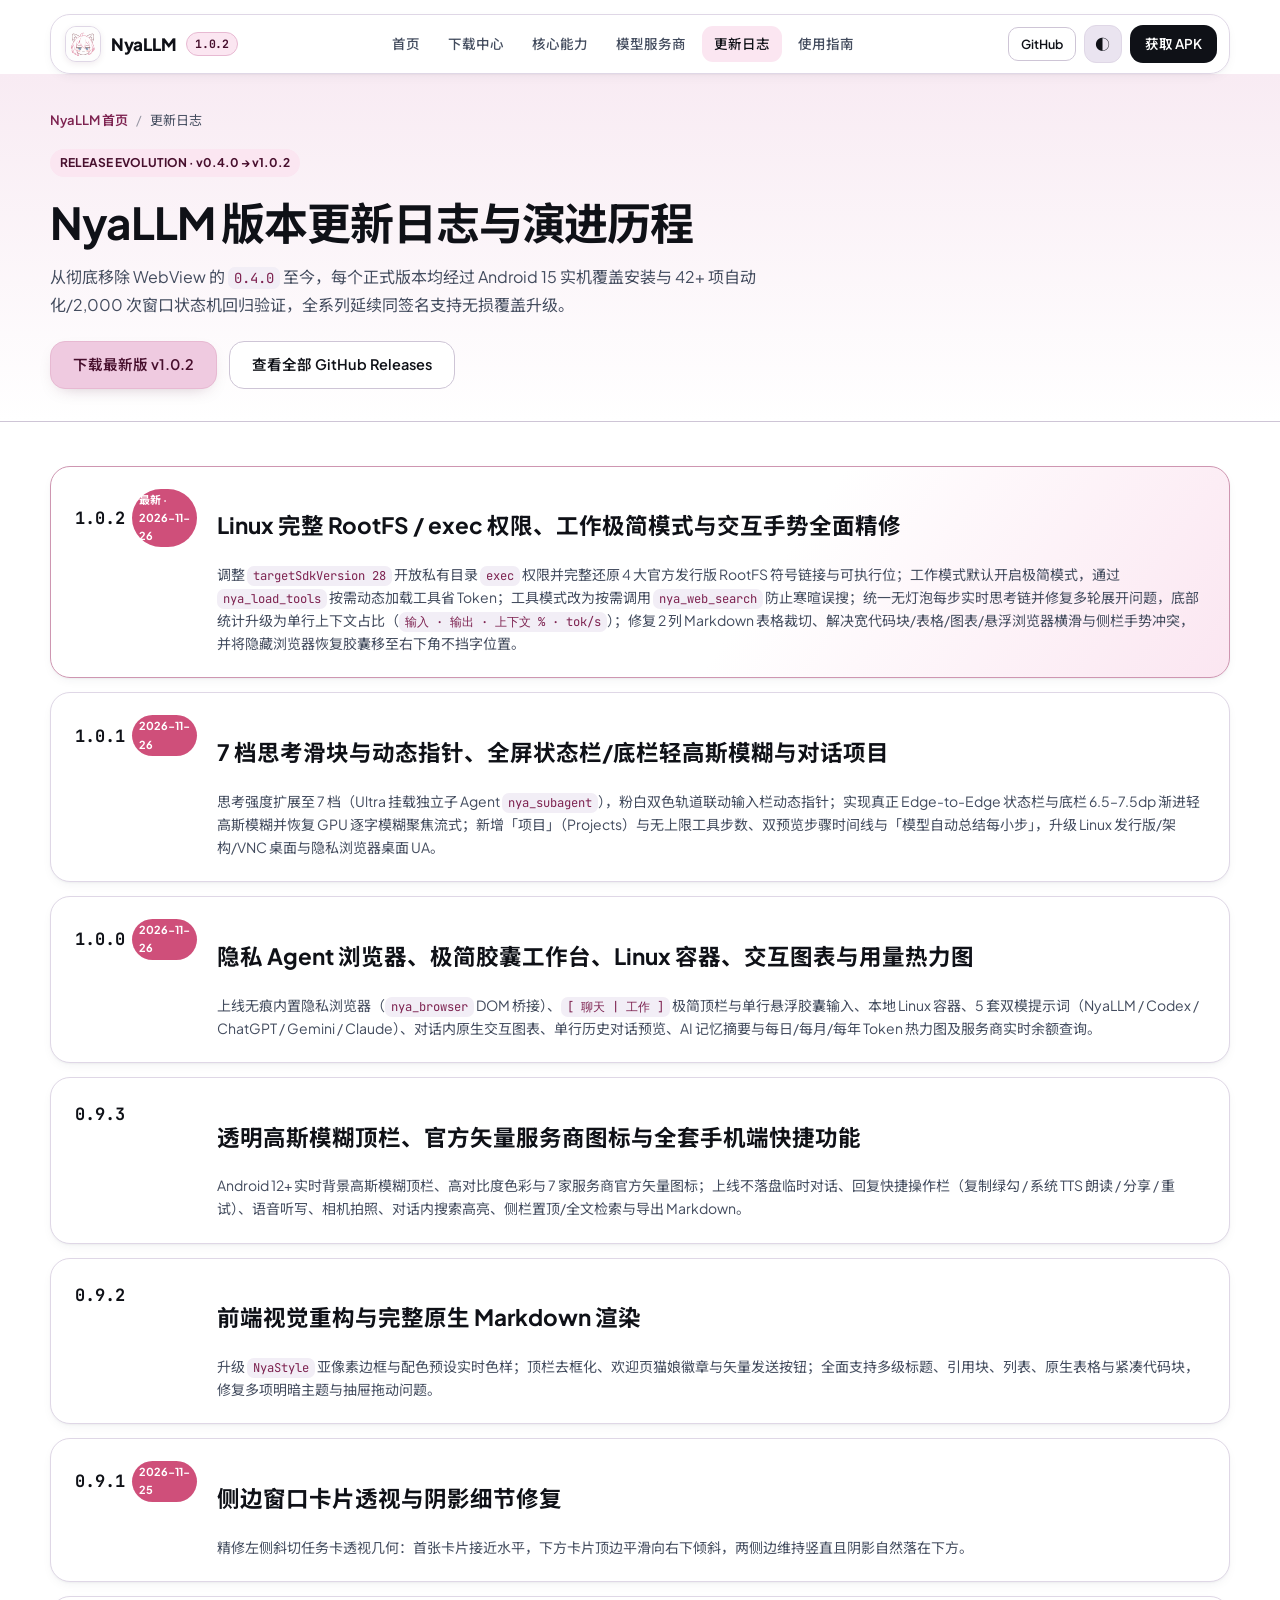
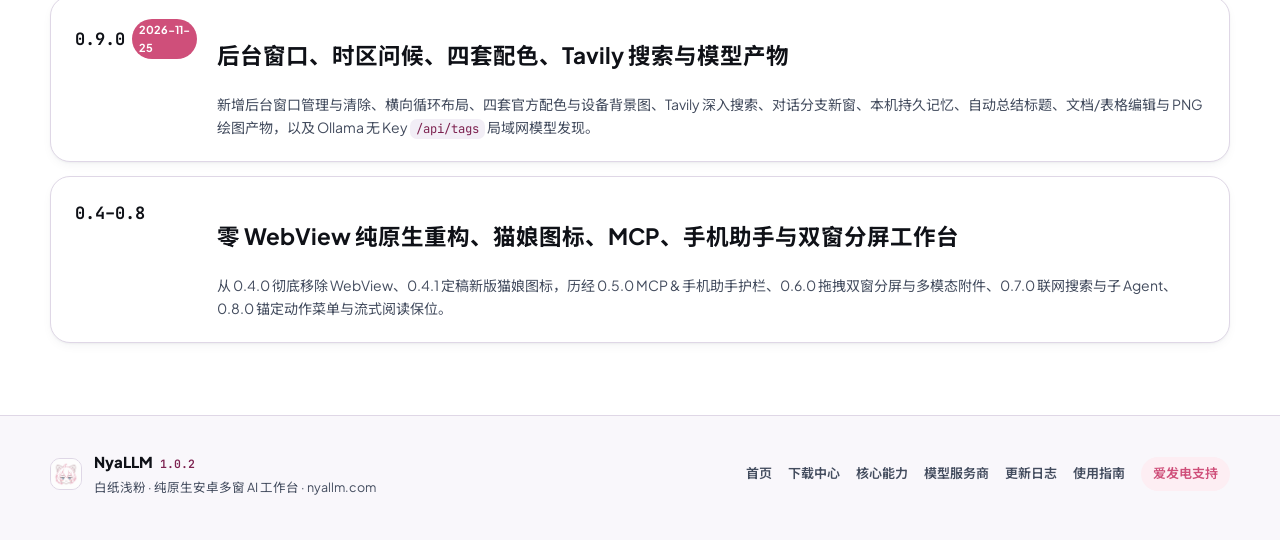
==== commit d2abc154: "Restore nyallm.com SEO/CDN setup and upgrade all 6 pages to NyaLLM 1.0.2" ====
--- a/changelog/index.html
+++ b/changelog/index.html
@@ -3,9 +3,9 @@
 <head>
   <meta charset="UTF-8" />
   <meta name="viewport" content="width=device-width, initial-scale=1.0" />
-  <title>NyaLLM 版本更新日志（v0.4.x → v0.9.1）— NyaLLM 官网</title>
-  <meta name="description" content="查看 NyaLLM 完整版本更新日志：从 0.4.x 零 WebView 纯原生重构、0.5.0 MCP 与手机助手、0.6.0 双窗分屏、0.7.0 联网搜索与子 Agent、0.8.0 锚定菜单、0.9.0 四套主题与 Tavily，到最新 0.9.1 侧边卡片透视修复。" />
-  <meta name="keywords" content="NyaLLM更新日志,NyaLLM 0.9.1,NyaLLM 0.9.0,NyaLLM历史版本,NyaLLM Changelog,安卓AI客户端更新" />
+  <title>NyaLLM 版本更新日志（v0.4.x → v1.0.2）— NyaLLM 官网</title>
+  <meta name="description" content="查看 NyaLLM 完整版本更新日志：从 0.4.x 零 WebView 纯原生重构、0.9.3 高斯模糊顶栏与矢量图标、1.0.0 隐私浏览器与 Linux 容器、1.0.1 7 档思考滑块与对话项目，到最新 1.0.2 RootFS exec 权限、工作极简模式与手势体验全面精修。" />
+  <meta name="keywords" content="NyaLLM更新日志,NyaLLM 1.0.2,NyaLLM 1.0.1,NyaLLM 1.0.0,NyaLLM历史版本,NyaLLM Changelog,安卓AI客户端更新" />
   <meta name="author" content="小黑子打篮球hz" />
   <meta name="robots" content="index, follow, max-image-preview:large, max-snippet:-1" />
   <link rel="canonical" href="https://nyallm.com/changelog/" />
@@ -13,8 +13,8 @@
   <meta property="og:locale" content="zh_CN" />
   <meta property="og:site_name" content="NyaLLM" />
   <meta property="og:url" content="https://nyallm.com/changelog/" />
-  <meta property="og:title" content="NyaLLM 版本更新日志（v0.4.x → v0.9.1）" />
-  <meta property="og:description" content="记录 NyaLLM 从纯原生零 WebView 重构到 0.9.1 全能多窗 AI 工作台的每一次演进。" />
+  <meta property="og:title" content="NyaLLM 版本更新日志（v0.4.x → v1.0.2）" />
+  <meta property="og:description" content="记录 NyaLLM 从纯原生零 WebView 重构到 1.0.2 本地 Linux 容器 + 隐私浏览器全能 Agent 工作台的每一次演进。" />
   <meta property="og:image" content="https://nyallm.com/icon-512.png" />
   <meta name="twitter:card" content="summary" />
   <meta name="theme-color" content="#FFFFFF" />
@@ -46,7 +46,7 @@
       <a href="/" class="brand-lockup">
         <span class="brand-squircle"><img src="/assets/brand/nyallm-launcher.png" alt="NyaLLM 猫娘图标" width="34" height="34" /></span>
         <span class="brand-word">NyaLLM</span>
-        <span class="version-chip">0.9.1</span>
+        <span class="version-chip">1.0.2</span>
       </a>
       <nav class="nav-links" aria-label="主导航">
         <a href="/">首页</a>
@@ -65,7 +65,7 @@
     </div>
     <div class="mobile-nav" id="mobile-nav" hidden>
       <a href="/">首页工作台</a>
-      <a href="/download/">下载 NyaLLM 0.9.1 APK</a>
+      <a href="/download/">下载 NyaLLM 1.0.2 APK</a>
       <a href="/features/">核心能力详解</a>
       <a href="/providers/">8 大模型服务商</a>
       <a href="/changelog/">版本更新日志</a>
@@ -81,13 +81,13 @@
           <span class="bc-sep">/</span>
           <span aria-current="page">更新日志</span>
         </nav>
-        <span class="sub-badge">RELEASE EVOLUTION · v0.4.0 → v0.9.1</span>
+        <span class="sub-badge">RELEASE EVOLUTION · v0.4.0 → v1.0.2</span>
         <h1 class="sub-hero-title">NyaLLM 版本更新日志与演进历程</h1>
         <p class="sub-hero-lead">
-          从彻底移除 WebView 的 <code>0.4.0</code> 起，每个正式版本均经过真机/模拟器检验与 2,000 次状态机回归验证，全系列延续同签名支持无损覆盖安装。
+          从彻底移除 WebView 的 <code>0.4.0</code> 至今，每个正式版本均经过 Android 15 实机覆盖安装与 42+ 项自动化/2,000 次窗口状态机回归验证，全系列延续同签名支持无损覆盖升级。
         </p>
         <div class="sub-hero-actions">
-          <a href="/download/" class="btn btn-primary btn-lg">下载最新版 v0.9.1</a>
+          <a href="/download/" class="btn btn-primary btn-lg">下载最新版 v1.0.2</a>
           <a href="https://github.com/xiaoheiHZ/NyaLLM/releases" target="_blank" rel="noopener noreferrer" class="btn btn-subtle btn-lg">查看全部 GitHub Releases</a>
         </div>
       </div>
@@ -97,10 +97,50 @@
       <div class="container">
         <div class="timeline-grid">
           <article class="tl-item is-latest">
-            <div class="tl-ver"><span>0.9.1</span><small>最新 · 2026-11-25</small></div>
+            <div class="tl-ver"><span>1.0.2</span><small>最新 · 2026-11-26</small></div>
+            <div class="tl-body">
+              <h2>Linux 完整 RootFS / exec 权限、工作极简模式与交互手势全面精修</h2>
+              <p>调整 <code>targetSdkVersion 28</code> 开放私有目录 <code>exec</code> 权限并完整还原 4 大官方发行版 RootFS 符号链接与可执行位；工作模式默认开启极简模式，通过 <code>nya_load_tools</code> 按需动态加载工具省 Token；工具模式改为按需调用 <code>nya_web_search</code> 防止寒暄误搜；统一无灯泡每步实时思考链并修复多轮展开问题，底部统计升级为单行上下文占比（<code>输入 · 输出 · 上下文 % · tok/s</code>）；修复 2 列 Markdown 表格裁切、解决宽代码块/表格/图表/悬浮浏览器横滑与侧栏手势冲突，并将隐藏浏览器恢复胶囊移至右下角不挡字位置。</p>
+            </div>
+          </article>
+
+          <article class="tl-item">
+            <div class="tl-ver"><span>1.0.1</span><small>2026-11-26</small></div>
+            <div class="tl-body">
+              <h2>7 档思考滑块与动态指针、全屏状态栏/底栏轻高斯模糊与对话项目</h2>
+              <p>思考强度扩展至 7 档（Ultra 挂载独立子 Agent <code>nya_subagent</code>），粉白双色轨道联动输入栏动态指针；实现真正 Edge-to-Edge 状态栏与底栏 6.5–7.5dp 渐进轻高斯模糊并恢复 GPU 逐字模糊聚焦流式；新增「项目」（Projects）与无上限工具步数、双预览步骤时间线与「模型自动总结每小步」，升级 Linux 发行版/架构/VNC 桌面与隐私浏览器桌面 UA。</p>
+            </div>
+          </article>
+
+          <article class="tl-item">
+            <div class="tl-ver"><span>1.0.0</span><small>2026-11-26</small></div>
+            <div class="tl-body">
+              <h2>隐私 Agent 浏览器、极简胶囊工作台、Linux 容器、交互图表与用量热力图</h2>
+              <p>上线无痕内置隐私浏览器（<code>nya_browser</code> DOM 桥接）、<code>[ 聊天 | 工作 ]</code> 极简顶栏与单行悬浮胶囊输入、本地 Linux 容器、5 套双模提示词（NyaLLM / Codex / ChatGPT / Gemini / Claude）、对话内原生交互图表、单行历史对话预览、AI 记忆摘要与每日/每月/每年 Token 热力图及服务商实时余额查询。</p>
+            </div>
+          </article>
+
+          <article class="tl-item">
+            <div class="tl-ver"><span>0.9.3</span></div>
+            <div class="tl-body">
+              <h2>透明高斯模糊顶栏、官方矢量服务商图标与全套手机端快捷功能</h2>
+              <p>Android 12+ 实时背景高斯模糊顶栏、高对比度色彩与 7 家服务商官方矢量图标；上线不落盘临时对话、回复快捷操作栏（复制绿勾 / 系统 TTS 朗读 / 分享 / 重试）、语音听写、相机拍照、对话内搜索高亮、侧栏置顶/全文检索与导出 Markdown。</p>
+            </div>
+          </article>
+
+          <article class="tl-item">
+            <div class="tl-ver"><span>0.9.2</span></div>
+            <div class="tl-body">
+              <h2>前端视觉重构与完整原生 Markdown 渲染</h2>
+              <p>升级 <code>NyaStyle</code> 亚像素边框与配色预设实时色样；顶栏去框化、欢迎页猫娘徽章与矢量发送按钮；全面支持多级标题、引用块、列表、原生表格与紧凑代码块，修复多项明暗主题与抽屉拖动问题。</p>
+            </div>
+          </article>
+
+          <article class="tl-item">
+            <div class="tl-ver"><span>0.9.1</span><small>2026-11-25</small></div>
             <div class="tl-body">
               <h2>侧边窗口卡片透视与阴影细节修复</h2>
-              <p>对照视觉参考精修左侧斜切任务卡的透视几何：首张卡片保持接近水平，后续卡片顶边平滑向右下倾斜，两侧边维持竖直且阴影自然落在卡片下方。延续同一升级签名，可直接从 <code>0.4.x – 0.9.0</code> 覆盖安装。</p>
+              <p>精修左侧斜切任务卡透视几何：首张卡片接近水平，下方卡片顶边平滑向右下倾斜，两侧边维持竖直且阴影自然落在下方。</p>
             </div>
           </article>
 
@@ -108,47 +148,15 @@
             <div class="tl-ver"><span>0.9.0</span><small>2026-11-25</small></div>
             <div class="tl-body">
               <h2>后台窗口、时区问候、四套配色、Tavily 搜索与模型产物</h2>
-              <p>新增后台窗口统一管理与一键清理、横向循环窗口布局、NyaLLM / ChatGPT / Gemini / Claude 四套官方配色预设与自定义背景图、Tavily 深入搜索、对话分支新窗、本机持久记忆、自动总结标题、文档/表格编辑与 PNG 绘图产物，以及 Ollama 无 Key <code>/api/tags</code> 局域网模型发现。</p>
+              <p>新增后台窗口管理与清除、横向循环布局、四套官方配色与设备背景图、Tavily 深入搜索、对话分支新窗、本机持久记忆、自动总结标题、文档/表格编辑与 PNG 绘图产物，以及 Ollama 无 Key <code>/api/tags</code> 局域网模型发现。</p>
             </div>
           </article>
 
           <article class="tl-item">
-            <div class="tl-ver"><span>0.8.0</span></div>
+            <div class="tl-ver"><span>0.4–0.8</span></div>
             <div class="tl-body">
-              <h2>锚定动作菜单、流式保位与多服务商独立配置</h2>
-              <p>窗口、附件、工具、模型与历史菜单全部改为从按键旁就地展开；流式生成时锁住阅读位置并提供「回到最新」；多服务商独立凭据、请求头隔离与拉取模型搜索。</p>
-            </div>
-          </article>
-
-          <article class="tl-item">
-            <div class="tl-ver"><span>0.7.0</span></div>
-            <div class="tl-body">
-              <h2>联网搜索、子 Agent 与实时生成统计</h2>
-              <p>接入 DeepSeek Search 联网溯源、内置计算/时间工具与独立只读分析子 Agent、长对话自动摘要压缩，以及回复底部 <code>token/s</code> 速度统计与运行中角标。</p>
-            </div>
-          </article>
-
-          <article class="tl-item">
-            <div class="tl-ver"><span>0.6.0</span></div>
-            <div class="tl-body">
-              <h2>拖拽双窗工作台与多模态附件</h2>
-              <p>任务卡拖入主区即可创建双窗分屏组、宽屏并排可调分割线、多窗并行 SSE 流式输出，支持图片 / PDF / DOCX 附件预览与 ZIP 全量备份往返。</p>
-            </div>
-          </article>
-
-          <article class="tl-item">
-            <div class="tl-ver"><span>0.5.0</span></div>
-            <div class="tl-body">
-              <h2>浅粉原生界面、MCP 工具与手机助手</h2>
-              <p>上线完整 MCP Streamable HTTP 工具调用二次确认、<code>SKILL.md</code> 技能导入与按对话启用、Android 无障碍手机助手（含密码脱敏与敏感动作护栏）以及明暗双主题。</p>
-            </div>
-          </article>
-
-          <article class="tl-item">
-            <div class="tl-ver"><span>0.4.x</span></div>
-            <div class="tl-body">
-              <h2>零 WebView 纯原生重构与新版猫娘图标</h2>
-              <p>彻底移除 HTML/CSS/JS 与 WebView 依赖，纯 Java 原生控件重绘全部界面，并在 0.4.1 定稿白底粉描边猫娘标志图标。</p>
+              <h2>零 WebView 纯原生重构、猫娘图标、MCP、手机助手与双窗分屏工作台</h2>
+              <p>从 0.4.0 彻底移除 WebView、0.4.1 定稿新版猫娘图标，历经 0.5.0 MCP &amp; 手机助手护栏、0.6.0 拖拽双窗分屏与多模态附件、0.7.0 联网搜索与子 Agent、0.8.0 锚定动作菜单与流式阅读保位。</p>
             </div>
           </article>
         </div>
@@ -161,7 +169,7 @@
       <div class="footer-brand">
         <img src="/assets/brand/nyallm-launcher.png" alt="NyaLLM 图标" width="32" height="32" class="footer-icon" />
         <div>
-          <div class="footer-name">NyaLLM <span>0.9.1</span></div>
+          <div class="footer-name">NyaLLM <span>1.0.2</span></div>
           <p class="footer-note">白纸浅粉 · 纯原生安卓多窗 AI 工作台 · nyallm.com</p>
         </div>
       </div>
--- a/styles.css
+++ b/styles.css
@@ -1,150 +1,171 @@
 /* ==========================================================================
-   NyaLLM 0.9.0 Official Website — NyaStyle Design System
-   Faithfully derived from studio.aura.agent.NyaStyle (Light/Dark + 4 Presets)
+   NyaLLM 1.0.2 Official Website — High-Contrast NyaStyle 1.0 Design System
+   Faithfully derived from studio.aura.agent.NyaStyle (v1.0.2)
    ========================================================================== */
 
 :root,
 [data-theme="light"] {
-  --ink: #161A21;
-  --muted: #515D6E;
+  --ink: #0F1117;
+  --muted: #434C5E;
+  --subtle: #616B7F;
   --bg: #FFFFFF;
-  --bg-soft: #F9F8FB;
+  --bg-soft: #F9F7FB;
   --surface: #FFFFFF;
   --stage: #FFFFFF;
-  --grouped: #F3F3F6;
-  --tinted: #F0EFF3;
-  --line: #E0DDE4;
-  --line-strong: #CFCAD6;
-  --link: #713953;
-  --primary: #F0D6E3;
-  --primary-hover: #E8C5D7;
-  --primary-ink: #59243F;
-  --accent-wash: #F4EAF0;
-  --pink-wash: #F8E7EF;
-  --reply-wash: #FAF3F7;
-  --composer-glass: rgba(255, 255, 255, 0.88);
-  --danger: #A3263D;
-  --green: #196739;
-  --green-wash: #DEF4E6;
-  --iris: #6C97C3;
-  --iris-wash: #EDF4FB;
+  --grouped: #F0ECF4;
+  --tinted: #EAE4F0;
+  --line: #CEC5D6;
+  --line-soft: #DFD7E6;
+  --line-strong: #B9AEC4;
+  --link: #7D2250;
+  --accent-solid: #B83978;
+  --accent-ink: #FFFFFF;
+  --primary: #EFCAE0;
+  --primary-hover: #E7B8D4;
+  --primary-ink: #470F2D;
+  --accent-wash: #F8EBF3;
+  --pink-wash: #FBE6F1;
+  --pink-line: #E7B9D2;
+  --reply-wash: #FFFFFF;
+  --code-bg: #F2EEF6;
+  --composer-glass: rgba(255, 255, 255, 0.90);
+  --danger: #B81E3E;
+  --danger-wash: #FFE6EC;
+  --green: #136B39;
+  --green-wash: #DCF4E5;
+  --iris: #4E7CF6;
+  --iris-wash: #ECF2FE;
   --ifdian: #CF4F7A;
   --ifdian-hover: #BA3E68;
   --ifdian-ink: #FFFFFF;
   --ifdian-soft: #FDEEF3;
-  --shadow-sm: 0 4px 14px -6px rgba(38, 52, 74, 0.10), 0 1px 2px rgba(38, 52, 74, 0.04);
-  --shadow-md: 0 14px 36px -16px rgba(38, 52, 74, 0.14), 0 2px 6px rgba(38, 52, 74, 0.05);
-  --shadow-lg: 0 28px 64px -24px rgba(38, 52, 74, 0.18), 0 6px 18px -8px rgba(89, 36, 63, 0.08);
+  --shadow-sm: 0 4px 14px -6px rgba(32, 42, 62, 0.11), 0 1px 2px rgba(32, 42, 62, 0.04);
+  --shadow-md: 0 14px 36px -16px rgba(32, 42, 62, 0.15), 0 2px 6px rgba(32, 42, 62, 0.05);
+  --shadow-lg: 0 28px 64px -24px rgba(32, 42, 62, 0.20), 0 6px 18px -8px rgba(71, 15, 45, 0.09);
   --nav-glass: rgba(255, 255, 255, 0.84);
-  --phone-bezel: #1B1E25;
+  --phone-bezel: #181B22;
   --phone-inner-line: rgba(255, 255, 255, 0.12);
 }
 
 [data-theme="dark"] {
-  --ink: #F1F3F6;
-  --muted: #B3BFCE;
-  --bg: #15181D;
-  --bg-soft: #181C22;
-  --surface: #222831;
-  --stage: #1B2028;
-  --grouped: #191C21;
-  --tinted: #30343D;
-  --line: #444853;
-  --line-strong: #575C6A;
-  --link: #E7BCD4;
-  --primary: #694057;
-  --primary-hover: #7B4B66;
-  --primary-ink: #FFEBF5;
-  --accent-wash: #372B35;
-  --pink-wash: #3F2939;
-  --reply-wash: #2B2A35;
-  --composer-glass: rgba(34, 40, 49, 0.90);
-  --danger: #FFAFBC;
-  --green: #A6E6BB;
-  --green-wash: #263B30;
-  --iris: #8AB5E0;
-  --iris-wash: #232F3D;
+  --ink: #F7F8FC;
+  --muted: #B8C2D4;
+  --subtle: #8F9AB0;
+  --bg: #0D0F14;
+  --bg-soft: #13161F;
+  --surface: #1C202B;
+  --stage: #171B24;
+  --grouped: #13161F;
+  --tinted: #282E3D;
+  --line: #3E465A;
+  --line-soft: #303747;
+  --line-strong: #535C74;
+  --link: #F7C2DF;
+  --accent-solid: #F29BC8;
+  --accent-ink: #230E1A;
+  --primary: #6B3954;
+  --primary-hover: #7D4463;
+  --primary-ink: #FFF1F8;
+  --accent-wash: #31222F;
+  --pink-wash: #3F2639;
+  --pink-line: #6E4362;
+  --reply-wash: #1C202B;
+  --code-bg: #11151E;
+  --composer-glass: rgba(28, 32, 43, 0.90);
+  --danger: #FF9AAD;
+  --danger-wash: #42202B;
+  --green: #8BE8AD;
+  --green-wash: #1D3B2C;
+  --iris: #8AB5FF;
+  --iris-wash: #1F2B42;
   --ifdian: #DF638D;
   --ifdian-hover: #EB769D;
   --ifdian-ink: #FFFFFF;
   --ifdian-soft: #3D2532;
-  --shadow-sm: 0 6px 16px -6px rgba(0, 0, 0, 0.42);
-  --shadow-md: 0 18px 40px -14px rgba(0, 0, 0, 0.56);
-  --shadow-lg: 0 32px 72px -18px rgba(0, 0, 0, 0.72);
-  --nav-glass: rgba(21, 24, 29, 0.84);
-  --phone-bezel: #0D0F13;
+  --shadow-sm: 0 6px 16px -6px rgba(0, 0, 0, 0.48);
+  --shadow-md: 0 18px 40px -14px rgba(0, 0, 0, 0.62);
+  --shadow-lg: 0 32px 72px -18px rgba(0, 0, 0, 0.78);
+  --nav-glass: rgba(13, 15, 20, 0.84);
+  --phone-bezel: #090B0E;
   --phone-inner-line: rgba(255, 255, 255, 0.09);
 }
 
-/* 0.9.0 Official Preset Overrides (exact NyaStyle.presetAccent math) */
+/* 1.0.2 High-Contrast Official Presets (exact NyaStyle.presetAccent math) */
 [data-theme="light"][data-preset="chatgpt"] {
-  --link: #2C5246;
-  --primary: #CFE4DD;
-  --primary-hover: #BDD9D0;
-  --primary-ink: #1A3029;
-  --accent-wash: #EEF5F2;
-  --pink-wash: #E5F0EC;
-  --reply-wash: #F2F8F6;
+  --accent-solid: #0E8C6D;
+  --link: #085542;
+  --primary: #BCE5DB;
+  --primary-hover: #A8DCD0;
+  --primary-ink: #042E24;
+  --accent-wash: #E5F5F1;
+  --pink-wash: #D9F0EA;
+  --pink-line: #ADE0D3;
 }
 [data-theme="dark"][data-preset="chatgpt"] {
-  --link: #B6D5CB;
-  --primary: #314C4B;
-  --primary-hover: #3B5B5A;
-  --primary-ink: #E3EFEA;
-  --accent-wash: #263339;
-  --pink-wash: #2E4546;
-  --reply-wash: #263237;
+  --accent-solid: #5CC1A8;
+  --link: #A5DFD1;
+  --primary: #17574F;
+  --primary-hover: #1D6A60;
+  --primary-ink: #E7F6F2;
+  --accent-wash: #1A3739;
+  --pink-wash: #184443;
+  --pink-line: #175B51;
 }
 
 [data-theme="light"][data-preset="gemini"] {
-  --link: #40446E;
-  --primary: #D9DCF1;
-  --primary-hover: #C9CEEC;
-  --primary-ink: #262941;
-  --accent-wash: #F1F2FA;
-  --pink-wash: #EAEBF7;
-  --reply-wash: #F4F5FC;
+  --accent-solid: #436AD4;
+  --link: #294080;
+  --primary: #CDD8FD;
+  --primary-hover: #BCCBFC;
+  --primary-ink: #162345;
+  --accent-wash: #ECF1FE;
+  --pink-wash: #E3EBFE;
+  --pink-line: #C2D2FC;
 }
 [data-theme="dark"][data-preset="gemini"] {
-  --link: #C6CAE9;
-  --primary: #3D4463;
-  --primary-hover: #4A5276;
-  --primary-ink: #E9EAF7;
-  --accent-wash: #2A3140;
-  --pink-wash: #383F5A;
-  --reply-wash: #2A3041;
+  --accent-solid: #87A6F9;
+  --link: #BCCDFC;
+  --primary: #314780;
+  --primary-hover: #3B5598;
+  --primary-ink: #EDF2FE;
+  --accent-wash: #25314F;
+  --pink-wash: #2A3A63;
+  --pink-line: #324986;
 }
 
 [data-theme="light"][data-preset="claude"] {
-  --bg: #FAF7F0;
-  --bg-soft: #F4EFE5;
-  --grouped: #F1ECE3;
-  --tinted: #ECE6DC;
-  --line: #DFD8CB;
-  --nav-glass: rgba(250, 247, 240, 0.86);
-  --link: #634034;
-  --primary: #EBDBD4;
-  --primary-hover: #E2CCC2;
-  --primary-ink: #3B261F;
-  --accent-wash: #F7F1EE;
-  --pink-wash: #F4EAE5;
-  --reply-wash: #FBF5F2;
+  --bg: #F8F3E8;
+  --bg-soft: #F2EBE0;
+  --grouped: #EDE6D8;
+  --tinted: #E6DEC9;
+  --line: #D2C7B5;
+  --line-soft: #E0D6C6;
+  --code-bg: #F1EADF;
+  --nav-glass: rgba(248, 243, 232, 0.86);
+  --accent-solid: #A7563A;
+  --link: #653423;
+  --primary: #EED3CB;
+  --primary-hover: #E5C2B7;
+  --primary-ink: #361C13;
+  --accent-wash: #F8EEEB;
+  --pink-wash: #F5E6E1;
+  --pink-line: #EBCAC0;
 }
 [data-theme="dark"][data-preset="claude"] {
-  --link: #E1C5BC;
-  --primary: #524140;
-  --primary-hover: #634E4D;
-  --primary-ink: #F3E9E6;
-  --accent-wash: #313036;
-  --pink-wash: #493D3D;
-  --reply-wash: #302F35;
+  --accent-solid: #D69680;
+  --link: #E8C4B8;
+  --primary: #623C36;
+  --primary-hover: #734740;
+  --primary-ink: #F9EFEC;
+  --accent-wash: #3A2C2F;
+  --pink-wash: #4B3332;
+  --pink-line: #673F36;
 }
 
 :root {
   --font-sans: "Plus Jakarta Sans", "Noto Sans SC", "Source Han Sans SC", "PingFang SC", "Microsoft YaHei", system-ui, sans-serif;
   --font-mono: "JetBrains Mono", ui-monospace, SFMono-Regular, Consolas, monospace;
-  --ease-nya: cubic-bezier(0.22, 0, 0.12, 1);
-  --ease-return: cubic-bezier(0.36, 0, 0.28, 1);
+  --ease-nya: cubic-bezier(0.20, 0, 0.10, 1);
   --r-control: 13px;
   --r-card: 18px;
   --r-sheet: 26px;
@@ -174,8 +195,8 @@
 button { cursor: pointer; border: none; background: none; padding: 0; }
 code {
   font-family: var(--font-mono);
-  font-size: 0.88em;
-  background: var(--tinted);
+  font-size: 0.87em;
+  background: var(--code-bg);
   color: var(--link);
   padding: 2px 6px;
   border-radius: 7px;
@@ -224,79 +245,41 @@
   background: var(--nav-glass);
   backdrop-filter: blur(18px) saturate(1.25);
   -webkit-backdrop-filter: blur(18px) saturate(1.25);
-  border: 1px solid var(--line);
+  border: 1px solid var(--line-soft);
   border-radius: 20px;
   box-shadow: var(--shadow-sm);
   transition: background-color 260ms var(--ease-nya), border-color 260ms var(--ease-nya);
 }
 
-.brand-lockup {
-  display: inline-flex;
-  align-items: center;
-  gap: 10px;
-  font-weight: 700;
-  letter-spacing: -0.02em;
-}
+.brand-lockup { display: inline-flex; align-items: center; gap: 10px; font-weight: 700; letter-spacing: -0.02em; }
 .brand-squircle {
-  width: 36px;
-  height: 36px;
-  border-radius: 11px;
-  overflow: hidden;
-  background: #FFFFFF;
-  border: 1px solid var(--line);
-  box-shadow: 0 2px 6px rgba(89, 36, 63, 0.08);
+  width: 36px; height: 36px; border-radius: 11px; overflow: hidden;
+  background: #FFFFFF; border: 1px solid var(--line-soft);
+  box-shadow: 0 2px 6px rgba(71, 15, 45, 0.08);
   transition: transform 180ms var(--ease-nya);
 }
 .brand-lockup:hover .brand-squircle { transform: rotate(-4deg) scale(1.05); }
 .brand-word { font-size: 17px; font-weight: 800; color: var(--ink); }
 .version-chip {
-  font-family: var(--font-mono);
-  font-size: 11.5px;
-  font-weight: 600;
-  padding: 2px 8px;
-  border-radius: 99px;
-  background: var(--pink-wash);
-  color: var(--primary-ink);
-  border: 1px solid color-mix(in srgb, var(--primary) 65%, var(--line));
-}
-
-.nav-links {
-  display: flex;
-  align-items: center;
-  gap: 4px;
-}
+  font-family: var(--font-mono); font-size: 11.5px; font-weight: 700;
+  padding: 2px 8px; border-radius: 99px;
+  background: var(--pink-wash); color: var(--primary-ink); border: 1px solid var(--pink-line);
+}
+
+.nav-links { display: flex; align-items: center; gap: 4px; }
 .nav-links a {
-  padding: 7px 12px;
-  border-radius: 11px;
-  font-size: 13.5px;
-  font-weight: 500;
-  color: var(--muted);
+  padding: 7px 12px; border-radius: 11px; font-size: 13.5px; font-weight: 500; color: var(--muted);
   transition: background-color 160ms var(--ease-nya), color 160ms var(--ease-nya);
 }
-.nav-links a:hover,
-.nav-links a.is-current {
-  color: var(--ink);
-  background: var(--tinted);
-}
-
-.nav-actions {
-  display: flex;
-  align-items: center;
-  gap: 8px;
-}
+.nav-links a:hover, .nav-links a.is-current { color: var(--ink); background: var(--tinted); }
+
+.nav-actions { display: flex; align-items: center; gap: 8px; }
 
 /* Tactile NyaStyle Buttons */
 .btn {
-  display: inline-flex;
-  align-items: center;
-  justify-content: center;
-  gap: 8px;
-  min-height: 38px;
-  padding: 0 15px;
-  border-radius: var(--r-control);
-  font-size: 13.5px;
-  font-weight: 600;
-  white-space: nowrap;
+  display: inline-flex; align-items: center; justify-content: center; gap: 8px;
+  min-height: 38px; padding: 0 15px; border-radius: var(--r-control);
+  font-size: 13.5px; font-weight: 600; white-space: nowrap;
   transition: transform 145ms var(--ease-nya), background-color 180ms var(--ease-nya), border-color 180ms var(--ease-nya), box-shadow 180ms var(--ease-nya);
 }
 .btn:active { transform: scale(0.966); }
@@ -304,58 +287,38 @@
 .btn-sm { min-height: 34px; padding: 0 12px; font-size: 12.5px; border-radius: 10px; }
 
 .btn-primary {
-  background: var(--primary);
-  color: var(--primary-ink);
-  border: 1px solid color-mix(in srgb, var(--primary-ink) 12%, transparent);
-  box-shadow: 0 6px 18px -10px rgba(89, 36, 63, 0.35);
+  background: var(--primary); color: var(--primary-ink);
+  border: 1px solid var(--pink-line);
+  box-shadow: 0 6px 18px -10px rgba(71, 15, 45, 0.35);
 }
 .btn-primary:hover { background: var(--primary-hover); transform: translateY(-1px); }
 
 .btn-sakura {
-  background: var(--pink-wash);
-  color: var(--primary-ink);
-  border: 1px solid color-mix(in srgb, var(--primary) 80%, var(--line));
+  background: var(--pink-wash); color: var(--primary-ink); border: 1px solid var(--pink-line);
 }
 .btn-sakura:hover { background: var(--primary); }
 
 .btn-ifdian {
-  background: var(--ifdian);
-  color: var(--ifdian-ink);
+  background: var(--ifdian); color: var(--ifdian-ink);
   box-shadow: 0 10px 24px -10px rgba(207, 79, 122, 0.55);
 }
 .btn-ifdian:hover { background: var(--ifdian-hover); transform: translateY(-1px); }
 
-.btn-ink {
-  background: var(--ink);
-  color: var(--bg);
-}
+.btn-ink { background: var(--ink); color: var(--bg); }
 .btn-ink:hover { opacity: 0.9; transform: translateY(-1px); }
 
-.btn-subtle {
-  background: var(--surface);
-  color: var(--ink);
-  border: 1px solid var(--line);
-}
+.btn-subtle { background: var(--surface); color: var(--ink); border: 1px solid var(--line); }
 .btn-subtle:hover { background: var(--tinted); border-color: var(--line-strong); }
 
 .btn-meta {
-  font-family: var(--font-mono);
-  font-size: 11.5px;
-  padding: 2px 7px;
-  border-radius: 99px;
-  background: color-mix(in srgb, var(--primary-ink) 10%, transparent);
+  font-family: var(--font-mono); font-size: 11.5px; padding: 2px 7px; border-radius: 99px;
+  background: color-mix(in srgb, var(--primary-ink) 11%, transparent);
 }
 
 .icon-btn {
-  width: 38px;
-  height: 38px;
-  border-radius: 12px;
-  display: inline-flex;
-  align-items: center;
-  justify-content: center;
-  background: var(--tinted);
-  border: 1px solid var(--line);
-  color: var(--ink);
+  width: 38px; height: 38px; border-radius: 12px;
+  display: inline-flex; align-items: center; justify-content: center;
+  background: var(--tinted); border: 1px solid var(--line-soft); color: var(--ink);
   transition: transform 145ms var(--ease-nya), background-color 180ms var(--ease-nya);
 }
 .icon-btn:hover { background: var(--accent-wash); }
@@ -366,1639 +329,767 @@
 
 .mobile-menu-btn { display: none; }
 .mobile-nav {
-  width: min(var(--container), 100%);
-  margin: 8px auto 0;
-  padding: 10px;
-  background: var(--surface);
-  border: 1px solid var(--line);
-  border-radius: 18px;
-  box-shadow: var(--shadow-md);
-  display: grid;
-  gap: 4px;
+  width: min(var(--container), 100%); margin: 8px auto 0; padding: 10px;
+  background: var(--surface); border: 1px solid var(--line); border-radius: 18px;
+  box-shadow: var(--shadow-md); display: grid; gap: 4px;
 }
 .mobile-nav[hidden] { display: none; }
-.mobile-nav a {
-  padding: 11px 14px;
-  border-radius: 12px;
-  font-weight: 500;
-  color: var(--ink);
-}
+.mobile-nav a { padding: 11px 14px; border-radius: 12px; font-weight: 500; color: var(--ink); }
 .mobile-nav a:hover { background: var(--tinted); }
-.mobile-nav a.mobile-nav-cta {
-  margin-top: 4px;
-  text-align: center;
-  background: var(--primary);
-  color: var(--primary-ink);
-  font-weight: 600;
-}
+.mobile-nav a.mobile-nav-cta { margin-top: 4px; text-align: center; background: var(--primary); color: var(--primary-ink); font-weight: 700; }
 
 /* ==========================================================================
-   SECTION 1: HERO + INTERACTIVE 0.9.0 WORKBENCH
+   SECTION 1: HERO + INTERACTIVE 1.0.2 WORKBENCH
    ========================================================================== */
-.hero-section {
-  padding: 52px 0 84px;
-  scroll-margin-top: 88px;
-}
+.hero-section { padding: 50px 0 84px; scroll-margin-top: 88px; }
 .hero-grid {
   display: grid;
-  grid-template-columns: minmax(0, 1.06fr) minmax(0, 0.94fr);
+  grid-template-columns: minmax(0, 1.05fr) minmax(0, 0.95fr);
   gap: 48px;
   align-items: center;
 }
 
-.hero-badge-row {
-  display: flex;
-  flex-wrap: wrap;
-  align-items: center;
-  gap: 10px;
-  margin-bottom: 22px;
-}
+.hero-badge-row { display: flex; flex-wrap: wrap; align-items: center; gap: 10px; margin-bottom: 22px; }
 .mascot-pill {
-  display: inline-flex;
-  align-items: center;
-  gap: 9px;
-  padding: 5px 14px 5px 7px;
-  border-radius: 99px;
-  background: var(--surface);
-  border: 1px solid var(--line);
-  box-shadow: var(--shadow-sm);
-  font-size: 12.5px;
-  font-weight: 600;
-  color: var(--muted);
+  display: inline-flex; align-items: center; gap: 9px; padding: 5px 14px 5px 7px;
+  border-radius: 99px; background: var(--surface); border: 1px solid var(--line);
+  box-shadow: var(--shadow-sm); font-size: 12.5px; font-weight: 600; color: var(--muted);
   transition: transform 180ms var(--ease-nya), border-color 180ms var(--ease-nya);
 }
-.mascot-pill:hover { border-color: var(--primary); transform: translateY(-1px); }
+.mascot-pill:hover { border-color: var(--pink-line); transform: translateY(-1px); }
 .mascot-pill:active { transform: scale(0.97); }
-.mascot-pill-img {
-  width: 26px;
-  height: 26px;
-  object-fit: contain;
-  transition: transform 260ms var(--ease-nya);
-}
+.mascot-pill-img { width: 26px; height: 26px; object-fit: contain; transition: transform 260ms var(--ease-nya); }
 .mascot-pill:hover .mascot-pill-img { transform: rotate(-8deg) scale(1.12); }
 
 .pulse-dot {
-  width: 7px;
-  height: 7px;
-  border-radius: 50%;
-  background: var(--ifdian);
-  box-shadow: 0 0 0 4px var(--pink-wash);
-  animation: softPulse 2.2s infinite ease-in-out;
-  flex: none;
-}
-@keyframes softPulse {
-  0%, 100% { transform: scale(1); opacity: 1; }
-  50% { transform: scale(1.22); opacity: 0.72; }
-}
+  width: 7px; height: 7px; border-radius: 50%; background: var(--accent-solid);
+  box-shadow: 0 0 0 4px var(--pink-wash); animation: softPulse 2.2s infinite ease-in-out; flex: none;
+}
+@keyframes softPulse { 0%, 100% { transform: scale(1); opacity: 1; } 50% { transform: scale(1.22); opacity: 0.72; } }
 
 .boop-bubble {
-  font-size: 12.5px;
-  font-weight: 600;
-  color: var(--primary-ink);
-  background: var(--pink-wash);
-  border: 1px solid var(--primary);
-  padding: 4px 11px;
-  border-radius: 99px;
-  opacity: 0;
-  transform: translateY(4px) scale(0.95);
-  transition: opacity 220ms var(--ease-nya), transform 220ms var(--ease-nya);
-  pointer-events: none;
+  font-size: 12.5px; font-weight: 600; color: var(--primary-ink); background: var(--pink-wash);
+  border: 1px solid var(--pink-line); padding: 4px 11px; border-radius: 99px;
+  opacity: 0; transform: translateY(4px) scale(0.95);
+  transition: opacity 220ms var(--ease-nya), transform 220ms var(--ease-nya); pointer-events: none;
 }
 .boop-bubble.is-visible { opacity: 1; transform: translateY(0) scale(1); }
 
 .hero-title {
-  margin: 0 0 20px;
-  font-size: clamp(32px, 3.7vw, 47px);
-  line-height: 1.18;
-  letter-spacing: -0.03em;
-  font-weight: 800;
-  color: var(--ink);
-  text-wrap: balance;
-}
-.title-accent {
-  position: relative;
-  display: inline-block;
-  color: var(--primary-ink);
-  padding: 0 6px;
-  z-index: 0;
-}
+  margin: 0 0 20px; font-size: clamp(32px, 3.7vw, 47px); line-height: 1.18;
+  letter-spacing: -0.03em; font-weight: 800; color: var(--ink); text-wrap: balance;
+}
+.title-accent { position: relative; display: inline-block; color: var(--primary-ink); padding: 0 6px; z-index: 0; }
 .title-accent::after {
-  content: "";
-  position: absolute;
-  left: 0;
-  right: 0;
-  bottom: 4px;
-  height: 0.42em;
-  border-radius: 9px;
-  background: var(--primary);
-  z-index: -1;
-}
-
-.hero-lead {
-  margin: 0 0 28px;
-  font-size: 16px;
-  line-height: 1.75;
-  color: var(--muted);
-  max-width: 560px;
-}
+  content: ""; position: absolute; left: 0; right: 0; bottom: 4px; height: 0.42em;
+  border-radius: 9px; background: var(--primary); z-index: -1;
+}
+
+.hero-lead { margin: 0 0 28px; font-size: 15.8px; line-height: 1.75; color: var(--muted); max-width: 560px; }
 .hero-lead strong { color: var(--ink); font-weight: 600; }
-
-.hero-cta-row {
-  display: flex;
-  flex-wrap: wrap;
-  gap: 12px;
-  margin-bottom: 34px;
-}
-
-.hero-metrics {
-  display: grid;
-  grid-template-columns: repeat(2, minmax(0, 1fr));
-  gap: 12px;
-}
+.hero-cta-row { display: flex; flex-wrap: wrap; gap: 12px; margin-bottom: 34px; }
+
+.hero-metrics { display: grid; grid-template-columns: repeat(2, minmax(0, 1fr)); gap: 12px; }
 .metric-item {
-  padding: 13px 15px;
-  border-radius: 15px;
-  background: var(--surface);
-  border: 1px solid var(--line);
-  box-shadow: var(--shadow-sm);
-}
-.metric-val {
-  display: block;
-  font-size: 18px;
-  font-weight: 800;
-  letter-spacing: -0.02em;
-  color: var(--ink);
-}
-.metric-label {
-  display: block;
-  margin-top: 2px;
-  font-size: 12px;
-  color: var(--muted);
-}
+  padding: 13px 15px; border-radius: 15px; background: var(--surface);
+  border: 1px solid var(--line-soft); box-shadow: var(--shadow-sm);
+}
+.metric-val { display: block; font-size: 17.5px; font-weight: 800; letter-spacing: -0.02em; color: var(--ink); }
+.metric-label { display: block; margin-top: 2px; font-size: 12px; color: var(--muted); }
 
 /* Right Interactive Phone Stage */
-.hero-stage-wrap {
-  display: flex;
-  flex-direction: column;
-  align-items: center;
-}
+.hero-stage-wrap { display: flex; flex-direction: column; align-items: center; }
 .stage-controls {
-  width: 100%;
-  max-width: 446px;
-  display: flex;
-  flex-wrap: wrap;
-  align-items: center;
-  justify-content: space-between;
-  gap: 8px;
-  margin-bottom: 14px;
+  width: 100%; max-width: 446px; display: flex; flex-wrap: wrap;
+  align-items: center; justify-content: space-between; gap: 8px; margin-bottom: 14px;
 }
 .stage-live-badge {
-  display: inline-flex;
-  align-items: center;
-  gap: 8px;
-  padding: 6px 12px;
-  border-radius: 11px;
-  background: var(--surface);
-  border: 1px solid var(--line);
-  font-size: 12px;
-  font-weight: 700;
-  color: var(--ink);
-}
-.stage-quick-actions {
-  display: flex;
-  flex-wrap: wrap;
-  gap: 6px;
-}
+  display: inline-flex; align-items: center; gap: 7px; padding: 6px 11px;
+  border-radius: 11px; background: var(--surface); border: 1px solid var(--line-soft);
+  font-size: 12px; font-weight: 700; color: var(--ink);
+}
+.stage-quick-actions { display: flex; flex-wrap: wrap; gap: 5px; }
 .chip-action {
-  display: inline-flex;
-  align-items: center;
-  gap: 5px;
-  padding: 6px 10px;
-  border-radius: 11px;
-  font-size: 12px;
-  font-weight: 600;
-  color: var(--ink);
-  background: var(--surface);
-  border: 1px solid var(--line);
+  display: inline-flex; align-items: center; gap: 4px; padding: 6px 9px;
+  border-radius: 10px; font-size: 11.5px; font-weight: 600; color: var(--ink);
+  background: var(--surface); border: 1px solid var(--line-soft);
   transition: all 160ms var(--ease-nya);
 }
-.chip-action .ic { width: 14px; height: 14px; }
-.chip-action:hover { border-color: var(--primary); background: var(--pink-wash); color: var(--primary-ink); }
-.chip-action[aria-pressed="true"] {
-  background: var(--primary);
-  color: var(--primary-ink);
-  border-color: transparent;
-}
+.chip-action .ic { width: 13px; height: 13px; }
+.chip-action:hover { border-color: var(--pink-line); background: var(--pink-wash); color: var(--primary-ink); }
+.chip-action.is-active { background: var(--primary); color: var(--primary-ink); border-color: transparent; }
 
 /* Realistic Android Device Chassis */
 .phone-chassis {
-  width: 100%;
-  max-width: 446px;
-  height: 626px;
-  padding: 10px;
-  border-radius: 38px;
-  background: var(--phone-bezel);
+  width: 100%; max-width: 440px; height: 634px; padding: 10px;
+  border-radius: 38px; background: var(--phone-bezel);
   box-shadow: var(--shadow-lg), inset 0 0 0 1px var(--phone-inner-line);
-  display: flex;
-  flex-direction: column;
-  position: relative;
+  display: flex; flex-direction: column; position: relative;
 }
 .android-statusbar {
-  height: 24px;
-  padding: 0 16px;
-  border-radius: 28px 28px 0 0;
-  background: var(--bg);
-  display: flex;
-  align-items: center;
-  justify-content: space-between;
-  font-size: 11px;
-  font-weight: 600;
-  color: var(--ink);
+  height: 24px; padding: 0 16px; border-radius: 28px 28px 0 0;
+  background: var(--bg); display: flex; align-items: center; justify-content: space-between;
+  font-size: 11px; font-weight: 600; color: var(--ink); z-index: 3;
 }
 .sb-icons { display: flex; align-items: center; gap: 6px; }
 .sb-pill { font-size: 10px; opacity: 0.78; }
-.sb-battery {
-  width: 18px;
-  height: 9px;
-  border: 1.2px solid currentColor;
-  border-radius: 3px;
-  padding: 1px;
-  display: inline-flex;
-}
-.sb-battery i { width: 78%; background: currentColor; border-radius: 1px; }
+.sb-battery { width: 18px; height: 9px; border: 1.2px solid currentColor; border-radius: 3px; padding: 1px; display: inline-flex; }
+.sb-battery i { width: 82%; background: currentColor; border-radius: 1px; }
 
 .android-navpill {
-  height: 18px;
-  background: var(--bg);
-  border-radius: 0 0 28px 28px;
-  display: flex;
-  align-items: center;
-  justify-content: center;
-}
-.android-navpill span {
-  width: 108px;
-  height: 4px;
-  border-radius: 99px;
-  background: color-mix(in srgb, var(--ink) 26%, transparent);
-}
-
-/* Inside Interactive NyaLLM 0.9.0 App */
+  height: 18px; background: var(--bg); border-radius: 0 0 28px 28px;
+  display: flex; align-items: center; justify-content: center;
+}
+.android-navpill span { width: 108px; height: 4px; border-radius: 99px; background: color-mix(in srgb, var(--ink) 26%, transparent); }
+
+/* Inside Interactive NyaLLM 1.0.2 App */
 .nya-app {
-  flex: 1;
-  min-height: 0;
-  background: var(--bg);
-  display: flex;
-  flex-direction: column;
-  position: relative;
-  overflow: hidden;
-}
-
-.nya-topbar {
-  height: 50px;
-  padding: 6px 10px;
-  display: flex;
-  align-items: center;
-  gap: 8px;
-  border-bottom: 1px solid var(--line);
-  background: var(--bg);
+  flex: 1; min-height: 0; background: var(--bg);
+  display: flex; flex-direction: column; position: relative; overflow: hidden;
+}
+
+/* 1.0.2 Frosted Top Bar */
+.nya-topbar-102 {
+  position: relative; z-index: 12;
+  height: 54px; padding: 8px 12px;
+  display: flex; align-items: center; justify-content: space-between; gap: 10px;
+  background: linear-gradient(to bottom, var(--bg) 55%, color-mix(in srgb, var(--bg) 0%, transparent));
+  backdrop-filter: blur(8px);
+  -webkit-backdrop-filter: blur(8px);
   flex: none;
 }
-.nya-sq-btn {
-  width: 34px;
-  height: 34px;
+.nya-circle-btn {
+  width: 36px; height: 36px; border-radius: 99px; flex: none;
+  background: var(--surface); border: 1px solid var(--line-soft);
+  box-shadow: var(--shadow-sm);
+  display: inline-flex; align-items: center; justify-content: center; color: var(--ink);
+  transition: transform 130ms var(--ease-nya), background-color 150ms var(--ease-nya);
+}
+.nya-circle-btn.sm { width: 30px; height: 30px; }
+.nya-circle-btn:active { transform: scale(0.93); }
+.nya-circle-btn .ic { width: 16px; height: 16px; }
+
+.mode-seg {
+  display: inline-flex; padding: 3px; border-radius: 99px;
+  background: var(--grouped); border: 1px solid var(--line-soft);
+}
+.mode-seg[hidden] { display: none; }
+.mode-seg-btn {
+  padding: 5px 15px; border-radius: 99px; font-size: 12px; font-weight: 700; color: var(--muted);
+  transition: all 170ms var(--ease-nya);
+}
+.mode-seg-btn.is-active { background: var(--surface); color: var(--ink); box-shadow: var(--shadow-sm); }
+
+.locked-mode-title { font-size: 14px; font-weight: 800; color: var(--ink); letter-spacing: -0.01em; }
+.locked-mode-title[hidden] { display: none; }
+
+.topbar-right-home { display: flex; gap: 6px; }
+.topbar-right-home[hidden] { display: none; }
+
+.topbar-pill-pair {
+  display: inline-flex; align-items: center; padding: 2px; border-radius: 99px;
+  background: var(--surface); border: 1px solid var(--line-soft); box-shadow: var(--shadow-sm);
+}
+.topbar-pill-pair[hidden] { display: none; }
+.pair-btn {
+  width: 34px; height: 32px; border-radius: 99px;
+  display: inline-flex; align-items: center; justify-content: center; color: var(--ink);
+}
+.pair-btn:hover { background: var(--tinted); }
+.pair-btn .ic { width: 15px; height: 15px; }
+
+/* 1.0.2 Minimal Home Welcome Scene */
+.home-102 {
+  flex: 1; min-height: 0; padding: 14px 16px;
+  display: flex; flex-direction: column; align-items: center; justify-content: center; gap: 12px;
+  text-align: center;
+}
+.home-102[hidden] { display: none; }
+.home-mascot-sq {
+  width: 64px; height: 64px; border-radius: 18px; overflow: hidden;
+  background: #FFFFFF; border: 1px solid var(--line-soft); box-shadow: var(--shadow-md);
+  display: flex; align-items: center; justify-content: center;
+}
+.home-greeting { font-size: 26px; font-weight: 800; letter-spacing: -0.02em; color: var(--ink); }
+.home-status-pills { display: flex; flex-direction: column; align-items: center; gap: 7px; width: 100%; }
+.home-status-pills[hidden] { display: none; }
+.status-chip {
+  display: inline-flex; align-items: center; gap: 6px; padding: 6px 12px; border-radius: 99px;
+  font-size: 11px; font-weight: 600; border: 1px solid var(--pink-line);
+  background: var(--pink-wash); color: var(--primary-ink);
+}
+.status-chip.is-toggle {
+  background: var(--surface); color: var(--ink); border-color: var(--pink-line);
+  transition: all 150ms var(--ease-nya);
+}
+.status-chip.is-toggle[aria-pressed="false"] { opacity: 0.65; border-color: var(--line); }
+
+.home-quick-grid {
+  width: 100%; display: grid; grid-template-columns: repeat(2, 1fr); gap: 8px; margin-top: 6px;
+}
+.quick-card {
+  padding: 10px 12px; border-radius: 14px; background: var(--surface);
+  border: 1px solid var(--line-soft); box-shadow: var(--shadow-sm);
+  display: flex; align-items: center; gap: 7px; font-size: 12px; font-weight: 600; color: var(--ink);
+  transition: all 160ms var(--ease-nya);
+}
+.quick-card .ic { color: var(--accent-solid); }
+.quick-card:hover { border-color: var(--pink-line); background: var(--accent-wash); transform: translateY(-1px); }
+
+/* 1.0.2 Active Chat Stream */
+.chat-102 { flex: 1; min-height: 0; display: flex; flex-direction: column; overflow: hidden; }
+.chat-102[hidden] { display: none; }
+.pane-messages-102 {
+  flex: 1; min-height: 0; overflow-y: auto; padding: 6px 14px 44px;
+  display: flex; flex-direction: column; gap: 11px; scrollbar-width: thin;
+}
+
+.msg-user {
+  align-self: flex-end; max-width: 84%; padding: 8px 13px; border-radius: 16px;
+  background: var(--pink-wash); color: var(--ink); font-size: 12.5px; line-height: 1.5;
+  border: 1px solid var(--pink-line);
+}
+.msg-ai-wrap { display: flex; flex-direction: column; gap: 7px; align-items: flex-start; width: 100%; }
+
+.ai-brand-row {
+  display: flex; align-items: center; justify-content: space-between; width: 100%; gap: 8px;
+}
+.ai-brand-left { display: inline-flex; align-items: center; gap: 7px; font-size: 12px; font-weight: 700; color: var(--ink); }
+.brand-dot {
+  width: 22px; height: 22px; border-radius: 99px; background: var(--iris-wash);
+  border: 1px solid var(--line-soft); color: var(--iris);
+  display: inline-flex; align-items: center; justify-content: center; font-size: 11px; font-weight: 800;
+}
+
+/* Unified No-Lightbulb Step Timeline (1.0.2) */
+.timeline-head-row {
+  width: 100%; display: flex; align-items: center; justify-content: space-between; gap: 8px;
+  font-size: 11px; color: var(--muted); font-weight: 600;
+}
+.preview-mode-pill {
+  padding: 3px 10px; border-radius: 99px; font-size: 10.5px; font-weight: 700;
+  background: var(--pink-wash); color: var(--primary-ink); border: 1px solid var(--pink-line);
+}
+.step-list { width: 100%; display: flex; flex-direction: column; gap: 4px; }
+.step-item {
+  width: 100%; border-radius: 11px; transition: background-color 140ms var(--ease-nya);
+}
+.step-row-btn {
+  width: 100%; padding: 5px 4px; display: flex; align-items: center; justify-content: space-between; gap: 8px;
+  font-size: 11.5px; font-weight: 600; color: var(--ink); text-align: left;
+}
+.step-row-left { display: inline-flex; align-items: center; gap: 6px; min-width: 0; }
+.step-row-left span { overflow: hidden; text-overflow: ellipsis; white-space: nowrap; }
+.exit-badge {
+  font-family: var(--font-mono); font-size: 9.5px; font-weight: 700; padding: 1px 6px;
+  border-radius: 6px; background: var(--green-wash); color: var(--green); flex: none;
+}
+.step-detail-box {
+  margin: 2px 0 6px; padding: 8px 10px; border-radius: 12px;
+  background: var(--pink-wash); border: 1px solid var(--pink-line);
+  font-size: 11px; line-height: 1.55; color: var(--ink);
+}
+.step-detail-box.is-code {
+  background: var(--code-bg); border-color: var(--line-soft);
+  font-family: var(--font-mono); font-size: 10.5px; color: var(--muted);
+}
+.step-detail-box[hidden] { display: none; }
+
+.msg-ai-bubble {
+  width: 100%; padding: 10px 12px; border-radius: 15px;
+  background: var(--reply-wash); border: 1px solid var(--line-soft);
+  box-shadow: var(--shadow-sm); font-size: 12.2px; line-height: 1.58; color: var(--ink);
+}
+.msg-ai-bubble .stream-cursor {
+  display: inline-block; width: 6px; height: 12px; margin-left: 3px;
+  vertical-align: -2px; border-radius: 2px; background: var(--accent-solid);
+  animation: blink 0.8s steps(2) infinite;
+}
+@keyframes blink { 50% { opacity: 0; } }
+
+/* ChatGPT-style Quick Action Bar + 1.0.2 Single-Line Context Metrics */
+.ai-action-row {
+  display: flex; align-items: center; gap: 10px; padding: 0 2px; color: var(--muted);
+}
+.ai-act-btn {
+  display: inline-flex; align-items: center; justify-content: center; width: 24px; height: 24px;
+  border-radius: 7px; color: var(--muted); transition: color 140ms, background-color 140ms;
+}
+.ai-act-btn:hover { background: var(--tinted); color: var(--ink); }
+.ai-act-btn .ic { width: 14px; height: 14px; }
+
+.msg-metrics-102 {
+  width: 100%; padding: 5px 9px; border-radius: 99px; background: var(--grouped);
+  font-family: var(--font-mono); font-size: 9.8px; color: var(--muted);
+  white-space: nowrap; overflow: hidden; text-overflow: ellipsis;
+}
+
+/* In-Bubble Interactive Chart Widget (1.0.2) */
+.inchat-chart {
+  margin-top: 8px; padding: 10px; border-radius: 13px;
+  background: var(--grouped); border: 1px solid var(--line-soft);
+  display: flex; flex-direction: column; gap: 8px;
+}
+.inchat-chart-head { display: flex; align-items: center; justify-content: space-between; gap: 6px; }
+.inchat-chart-title { font-size: 11px; font-weight: 700; color: var(--ink); }
+.chart-type-tabs { display: inline-flex; gap: 3px; }
+.ct-btn {
+  padding: 2px 7px; border-radius: 7px; font-size: 10px; font-weight: 600;
+  color: var(--muted); background: var(--surface); border: 1px solid var(--line-soft);
+}
+.ct-btn.is-active { background: var(--primary); color: var(--primary-ink); border-color: transparent; }
+.chart-bars-stage {
+  height: 76px; display: flex; align-items: flex-end; justify-content: space-around;
+  padding: 6px 4px 2px; gap: 8px;
+}
+.cb-col { flex: 1; display: flex; flex-direction: column; align-items: center; gap: 4px; height: 100%; justify-content: flex-end; }
+.cb-val { font-family: var(--font-mono); font-size: 9px; color: var(--link); font-weight: 600; }
+.cb-bar {
+  width: 100%; max-width: 28px; border-radius: 6px 6px 3px 3px;
+  background: linear-gradient(to top, var(--accent-solid), var(--primary));
+  transition: height 280ms var(--ease-nya);
+}
+.cb-lbl { font-size: 9.5px; color: var(--muted); font-weight: 600; }
+.chart-table { width: 100%; border-collapse: collapse; font-size: 10.5px; }
+.chart-table th, .chart-table td { padding: 4px 6px; border-bottom: 1px solid var(--line-soft); text-align: left; }
+.chart-table th { color: var(--muted); font-weight: 600; }
+
+/* Bottom-Right Compact Privacy Browser Pill ([ ▢ 浏览器 × ]) */
+.browser-pill-wrap {
+  position: absolute; right: 14px; bottom: 62px; z-index: 14;
+  display: inline-flex; align-items: center;
+  background: var(--surface); border: 1px solid var(--pink-line); border-radius: 99px;
+  box-shadow: var(--shadow-md); overflow: hidden;
+  transition: transform 180ms var(--ease-nya), opacity 180ms var(--ease-nya);
+}
+.browser-pill-wrap[hidden] { display: none; }
+.browser-pill-open {
+  display: inline-flex; align-items: center; gap: 5px; padding: 6px 8px 6px 11px;
+  font-size: 11px; font-weight: 700; color: var(--ink);
+}
+.browser-pill-open .ic { color: var(--accent-solid); }
+.browser-pill-open:hover { background: var(--pink-wash); }
+.browser-pill-close {
+  padding: 6px 9px 6px 5px; display: inline-flex; align-items: center; color: var(--muted);
+}
+.browser-pill-close:hover { color: var(--danger); }
+
+/* 1.0.2 Pure Pill Floating Composer */
+.composer-102-wrap {
+  position: relative; z-index: 15; padding: 6px 12px 10px;
+  background: linear-gradient(to top, var(--bg) 65%, color-mix(in srgb, var(--bg) 0%, transparent));
   flex: none;
-  border-radius: 10px;
-  background: var(--tinted);
-  border: 1px solid var(--line);
-  display: inline-flex;
-  align-items: center;
-  justify-content: center;
-  color: var(--ink);
-  transition: transform 120ms var(--ease-nya), background-color 150ms var(--ease-nya);
-}
-.nya-sq-btn:active { transform: scale(0.94); }
-.nya-sq-btn .ic { width: 16px; height: 16px; }
-.nya-app-title {
-  font-size: 14px;
-  font-weight: 700;
-  letter-spacing: -0.01em;
-  color: var(--ink);
-  white-space: nowrap;
-  overflow: hidden;
-  text-overflow: ellipsis;
-}
-.nya-topbar-right {
-  margin-left: auto;
-  display: flex;
-  align-items: center;
-  gap: 6px;
-}
-.nya-pill-btn {
-  height: 34px;
-  padding: 0 11px;
-  border-radius: 10px;
-  font-size: 11.5px;
-  font-weight: 600;
-  background: var(--tinted);
-  color: var(--ink);
-  transition: transform 120ms var(--ease-nya), background-color 150ms var(--ease-nya);
-}
-.nya-pill-btn:active { transform: scale(0.95); }
-.nya-pill-btn.is-pink {
-  background: var(--primary);
-  color: var(--primary-ink);
-}
-
-.nya-body {
-  flex: 1;
-  min-height: 0;
-  display: flex;
-  background: var(--grouped);
-  padding: 6px 6px 6px 5px;
-  gap: 6px;
-}
-.nya-body.is-focus .nya-rail {
-  width: 0;
-  padding: 0;
-  margin-left: -6px;
-  opacity: 0;
-  pointer-events: none;
-}
-
-/* Signature 3D-Tilted Left Taskbar Rail */
-.nya-rail {
-  width: 86px;
-  flex: none;
-  display: flex;
-  flex-direction: column;
-  gap: 8px;
-  padding: 4px 2px;
-  perspective: 420px;
-  transition: width 260ms var(--ease-nya), opacity 220ms var(--ease-nya);
-  overflow-y: auto;
-  scrollbar-width: none;
-}
-.nya-rail::-webkit-scrollbar { display: none; }
-
-.rail-card {
-  position: relative;
-  text-align: left;
-  padding: 10px 8px 9px;
-  min-height: 76px;
-  border-radius: 13px;
-  background: var(--surface);
-  border: 1px solid var(--line);
-  box-shadow: -3px 6px 14px -6px rgba(38, 52, 74, 0.22);
-  transform: rotateY(14deg) scale(0.96);
-  transform-origin: left center;
-  display: flex;
-  flex-direction: column;
-  justify-content: center;
-  gap: 3px;
-  transition: transform 220ms var(--ease-nya), border-color 180ms var(--ease-nya), background-color 180ms var(--ease-nya), box-shadow 220ms var(--ease-nya);
-}
-.rail-card:hover {
-  transform: rotateY(5deg) scale(1);
-  border-color: var(--primary);
-}
-.rail-card.is-active {
-  transform: rotateY(3deg) scale(1);
-  border-color: var(--link);
-  background: var(--surface);
-  box-shadow: 0 8px 18px -8px rgba(89, 36, 63, 0.28);
-}
-.rail-title {
-  font-size: 11px;
-  font-weight: 700;
-  color: var(--ink);
-  line-height: 1.25;
-}
-.rail-sub {
-  font-size: 9.5px;
-  color: var(--muted);
-  line-height: 1.25;
-  white-space: nowrap;
-  overflow: hidden;
-  text-overflow: ellipsis;
-}
-.rail-badge {
-  position: absolute;
-  top: 6px;
-  right: 6px;
-  width: 15px;
-  height: 15px;
-  border-radius: 99px;
-  display: inline-flex;
-  align-items: center;
-  justify-content: center;
-}
-.rail-badge .ic { width: 10px; height: 10px; }
-.rail-badge.is-done { background: var(--green-wash); color: var(--green); }
-.rail-badge.is-idle { background: var(--tinted); color: var(--muted); }
-.rail-badge.is-running {
-  background: var(--pink-wash);
-  border: 1.5px solid var(--ifdian);
-  border-top-color: transparent;
-  animation: spin 0.9s linear infinite;
-}
-@keyframes spin { to { transform: rotate(360deg); } }
-
-/* Stage Panes */
-.nya-stage {
-  flex: 1;
-  min-width: 0;
-  min-height: 0;
-  display: flex;
-  flex-direction: column;
-}
-.nya-pane {
-  flex: 1 1 58%;
-  min-height: 0;
-  background: var(--stage);
-  border: 1px solid var(--line);
-  border-radius: 18px;
-  display: flex;
-  flex-direction: column;
-  position: relative;
-  overflow: hidden;
-  box-shadow: var(--shadow-sm);
-  transition: opacity 180ms var(--ease-nya), transform 220ms var(--ease-nya);
-}
-.nya-pane.is-switching { opacity: 0.45; transform: translateX(6px); }
-.nya-pane-secondary { flex: 1 1 42%; }
-.nya-pane-secondary[hidden] { display: none; }
-
-/* 0.9.0 Timezone Greeting Stage */
-.welcome-stage {
-  flex: 1;
-  display: flex;
-  flex-direction: column;
-  align-items: center;
-  justify-content: center;
-  gap: 8px;
-  padding: 20px;
-  text-align: center;
-  transition: opacity 220ms var(--ease-nya), transform 220ms var(--ease-nya);
-}
-.welcome-stage[hidden] { display: none; }
-.welcome-greeting {
-  font-size: 30px;
-  font-weight: 800;
-  letter-spacing: -0.02em;
-  color: var(--ink);
-}
-.welcome-tz {
-  font-family: var(--font-mono);
-  font-size: 12px;
-  font-weight: 600;
-  color: var(--muted);
-  padding: 4px 10px;
-  border-radius: 99px;
-  transition: background-color 150ms var(--ease-nya), color 150ms var(--ease-nya);
-}
-.welcome-tz:hover { background: var(--tinted); color: var(--ink); }
-.welcome-tz-detail {
-  font-size: 11px;
-  color: var(--link);
-  background: var(--pink-wash);
-  padding: 5px 11px;
-  border-radius: 10px;
-}
-.welcome-tz-detail[hidden] { display: none; }
-
-.split-divider {
-  height: 14px;
-  flex: none;
-  display: flex;
-  align-items: center;
-  justify-content: center;
-  cursor: row-resize;
-  user-select: none;
-  touch-action: none;
-}
-.split-divider[hidden] { display: none; }
-.split-pill {
-  width: 38px;
-  height: 4px;
-  border-radius: 99px;
-  background: var(--primary);
-  transition: width 150ms var(--ease-nya), background-color 150ms var(--ease-nya);
-}
-.split-divider:hover .split-pill,
-.split-divider.is-dragging .split-pill {
-  width: 54px;
-  background: var(--link);
-}
-
-.pane-head {
-  padding: 9px 11px 7px;
-  display: flex;
-  align-items: center;
-  justify-content: space-between;
-  gap: 8px;
-  flex: none;
-}
-.pane-title {
-  font-size: 12.5px;
-  font-weight: 700;
-  color: var(--ink);
-  white-space: nowrap;
-  overflow: hidden;
-  text-overflow: ellipsis;
-}
-.nya-mini-btn {
-  display: inline-flex;
-  align-items: center;
-  gap: 3px;
-  padding: 4px 9px;
-  border-radius: 9px;
-  background: var(--tinted);
-  font-size: 11px;
-  font-weight: 600;
-  color: var(--ink);
-}
-
-.pane-messages {
-  flex: 1;
-  min-height: 0;
-  overflow-y: auto;
-  padding: 10px 11px 10px;
-  display: flex;
-  flex-direction: column;
-  gap: 9px;
-  scrollbar-width: thin;
-}
-.pane-messages[hidden] { display: none; }
-.pane-messages.compact { gap: 6px; padding-top: 2px; padding-bottom: 8px; }
-
-.msg-user {
-  align-self: flex-end;
-  max-width: 86%;
-  padding: 8px 11px;
-  border-radius: 14px;
-  background: var(--pink-wash);
-  color: var(--ink);
-  font-size: 12px;
-  line-height: 1.5;
-  border: 1px solid color-mix(in srgb, var(--primary) 60%, transparent);
-}
-.msg-ai-wrap {
-  display: flex;
-  flex-direction: column;
-  gap: 6px;
-  align-items: flex-start;
-}
-.msg-ai-head {
-  font-size: 10.5px;
-  font-weight: 600;
-  color: var(--muted);
-}
-.activity-toggle,
-.think-toggle {
-  display: inline-flex;
-  align-items: center;
-  gap: 5px;
-  padding: 4px 10px;
-  border-radius: 10px;
-  background: var(--surface);
-  border: 1px solid var(--line);
-  font-size: 11px;
-  font-weight: 600;
-  color: var(--link);
-}
-.activity-box,
-.think-box {
-  width: 100%;
-  padding: 7px 10px;
-  border-radius: 12px;
-  background: var(--grouped);
-  border: 1px solid var(--line);
-  font-size: 11px;
-  line-height: 1.55;
-  color: var(--muted);
-}
-.activity-box[hidden],
-.think-box[hidden] { display: none; }
-.activity-step {
-  display: flex;
-  align-items: center;
-  justify-content: space-between;
-  gap: 6px;
-  padding: 2px 0;
-}
-.activity-step code { font-size: 10px; padding: 1px 5px; }
-
-.msg-ai-bubble {
-  width: 100%;
-  padding: 9px 11px;
-  border-radius: 14px;
-  background: var(--reply-wash);
-  border: 1px solid var(--line);
-  box-shadow: var(--shadow-sm);
-  font-size: 12px;
-  line-height: 1.55;
-  color: var(--ink);
-}
-.msg-ai-bubble .stream-cursor {
-  display: inline-block;
-  width: 6px;
-  height: 12px;
-  margin-left: 3px;
-  vertical-align: -2px;
-  border-radius: 2px;
-  background: var(--link);
-  animation: blink 0.8s steps(2) infinite;
-}
-@keyframes blink { 50% { opacity: 0; } }
-
-.artifact-chip {
-  margin-top: 7px;
-  padding: 7px 9px;
-  border-radius: 11px;
-  background: var(--surface);
-  border: 1px solid var(--line);
-  display: flex;
-  align-items: center;
-  justify-content: space-between;
-  gap: 8px;
-}
-.artifact-chip-info {
-  display: flex;
-  flex-direction: column;
-  gap: 1px;
-}
-.artifact-chip-info strong { font-size: 11px; color: var(--ink); }
-.artifact-chip-info span { font-size: 9.5px; color: var(--muted); }
-.artifact-bars {
-  display: flex;
-  align-items: flex-end;
-  gap: 3px;
-  height: 22px;
-}
-.artifact-bars i {
-  display: block;
-  width: 6px;
-  border-radius: 2px;
-  background: var(--primary);
-  border: 1px solid var(--link);
-}
-
-.msg-card-pill {
-  display: inline-flex;
-  align-items: center;
-  gap: 5px;
-  padding: 3px 8px;
-  border-radius: 8px;
-  background: var(--iris-wash);
-  color: var(--iris);
-  font-size: 10.5px;
-  font-weight: 600;
-  margin-bottom: 5px;
-}
-.msg-stats {
-  width: 100%;
-  padding: 5px 9px;
-  border-radius: 9px;
-  background: var(--tinted);
-  font-family: var(--font-mono);
-  font-size: 10px;
-  color: var(--muted);
-}
-
-/* 0.9.0 Translucent Composer */
-.nya-composer {
-  margin: 0 8px 8px;
-  padding: 7px 8px;
-  border-radius: 16px;
-  background: var(--composer-glass);
-  backdrop-filter: blur(12px);
-  -webkit-backdrop-filter: blur(12px);
-  border: 1px solid var(--line);
-  box-shadow: var(--shadow-sm);
-  display: flex;
-  flex-direction: column;
-  gap: 6px;
-  position: relative;
-  flex: none;
-}
-.composer-top {
-  display: flex;
-  align-items: center;
-  gap: 6px;
-}
-.composer-input {
-  flex: 1;
-  min-width: 0;
-  border: none;
-  outline: none;
-  background: transparent;
-  font-size: 12px;
-  padding: 4px 6px;
-  color: var(--ink);
-}
-.composer-input::placeholder { color: var(--muted); }
-.composer-send {
-  height: 30px;
-  padding: 0 12px;
-  border-radius: 10px;
-  background: var(--primary);
-  color: var(--primary-ink);
-  font-size: 11.5px;
-  font-weight: 700;
-  transition: transform 120ms var(--ease-nya), background-color 150ms var(--ease-nya);
-}
-.composer-send:hover { background: var(--primary-hover); }
-.composer-send:active { transform: scale(0.95); }
-
-.composer-bar {
-  display: flex;
-  align-items: center;
-  gap: 4px;
-}
-.bar-chip {
-  height: 26px;
-  padding: 0 8px;
-  border-radius: 8px;
-  background: var(--tinted);
-  color: var(--ink);
-  font-size: 10.5px;
-  font-weight: 600;
-  white-space: nowrap;
-  transition: background-color 140ms var(--ease-nya), color 140ms var(--ease-nya);
-}
-.bar-chip:hover { background: var(--accent-wash); }
-.bar-chip[aria-pressed="true"],
-.bar-chip.is-model {
-  background: var(--pink-wash);
-  color: var(--primary-ink);
-}
-.bar-chip.is-model {
-  margin-left: auto;
-  overflow: hidden;
-  text-overflow: ellipsis;
-  max-width: 112px;
-}
-
-/* Anchored Popover Menus */
+}
+.composer-102 {
+  height: 44px; padding: 4px 5px 4px 6px; border-radius: 99px;
+  background: var(--composer-glass); backdrop-filter: blur(14px); -webkit-backdrop-filter: blur(14px);
+  border: 1px solid var(--line); box-shadow: var(--shadow-md);
+  display: flex; align-items: center; gap: 6px;
+}
+.comp-plus, .comp-gauge-btn {
+  width: 32px; height: 32px; border-radius: 99px; flex: none;
+  display: inline-flex; align-items: center; justify-content: center; color: var(--ink);
+  transition: background-color 140ms var(--ease-nya);
+}
+.comp-plus:hover, .comp-gauge-btn:hover { background: var(--tinted); }
+.comp-input {
+  flex: 1; min-width: 0; border: none; outline: none; background: transparent;
+  font-size: 12.2px; color: var(--ink);
+}
+.comp-input::placeholder { color: var(--subtle); }
+.comp-send-circle {
+  width: 34px; height: 34px; border-radius: 99px; flex: none;
+  background: var(--accent-solid); color: var(--accent-ink);
+  display: inline-flex; align-items: center; justify-content: center;
+  box-shadow: 0 4px 12px -4px color-mix(in srgb, var(--accent-solid) 65%, transparent);
+  transition: transform 130ms var(--ease-nya), filter 150ms var(--ease-nya);
+}
+.comp-send-circle:hover { filter: brightness(1.06); }
+.comp-send-circle:active { transform: scale(0.93); }
+.gauge-svg line { transform-origin: 12px 15.5px; transition: transform 220ms var(--ease-nya); }
+
+/* Anchored Popover, Effort Slider & Privacy Browser Overlays */
 .nya-popover {
-  position: absolute;
-  top: 46px;
-  right: 12px;
-  width: 204px;
-  padding: 6px;
-  border-radius: 16px;
-  background: var(--surface);
-  border: 1px solid var(--line);
-  box-shadow: var(--shadow-md);
-  z-index: 25;
-  display: flex;
-  flex-direction: column;
-  gap: 2px;
+  position: absolute; bottom: 56px; left: 12px; width: 240px; padding: 6px;
+  border-radius: 18px; background: var(--surface); border: 1px solid var(--line);
+  box-shadow: var(--shadow-md); z-index: 25; display: flex; flex-direction: column; gap: 2px;
   animation: popIn 160ms var(--ease-nya);
 }
 .nya-popover[hidden] { display: none; }
-.nya-popover.pop-bottom {
-  top: auto;
-  bottom: 42px;
-  left: 6px;
-  right: auto;
-  width: 224px;
-}
-.nya-popover.pop-right { left: auto; right: 6px; width: 208px; }
-@keyframes popIn {
-  from { opacity: 0; transform: translateY(6px) scale(0.96); }
-  to { opacity: 1; transform: translateY(0) scale(1); }
-}
-
+@keyframes popIn { from { opacity: 0; transform: translateY(6px) scale(0.96); } to { opacity: 1; transform: translateY(0) scale(1); } }
 .pop-row {
-  display: flex;
-  align-items: center;
-  gap: 9px;
-  padding: 8px 9px;
-  border-radius: 10px;
-  font-size: 11.5px;
-  font-weight: 500;
-  color: var(--ink);
-  text-align: left;
-  transition: background-color 130ms var(--ease-nya);
-}
-.pop-row .ic { width: 15px; height: 15px; color: var(--muted); }
+  display: flex; align-items: center; gap: 9px; padding: 8px 9px; border-radius: 11px;
+  font-size: 11.5px; font-weight: 600; color: var(--ink); text-align: left;
+}
+.pop-row .ic { width: 15px; height: 15px; color: var(--accent-solid); }
 .pop-row:hover { background: var(--tinted); }
-.pop-row.is-danger, .pop-row.is-danger .ic { color: var(--danger); }
-.pop-row.is-selected { background: var(--pink-wash); color: var(--primary-ink); }
 .pop-stack { flex: 1; min-width: 0; display: flex; flex-direction: column; }
-.pop-stack small { font-size: 9.5px; color: var(--muted); line-height: 1.3; }
-.pop-check { color: var(--link) !important; }
-
-/* Slide-over Drawer & 0.9.0 Background Windows Sheet */
-.nya-drawer-scrim,
-.nya-sheet-scrim {
-  position: absolute;
-  inset: 0;
-  background: rgba(15, 18, 25, 0.34);
-  backdrop-filter: blur(5px);
-  z-index: 30;
-  display: flex;
-}
-.nya-drawer-scrim[hidden],
-.nya-sheet-scrim[hidden] { display: none; }
+.pop-stack small { font-size: 9.5px; font-weight: 400; color: var(--muted); }
+
+.nya-overlay-scrim, .nya-drawer-scrim {
+  position: absolute; inset: 0; background: rgba(13, 15, 20, 0.36);
+  backdrop-filter: blur(8px); -webkit-backdrop-filter: blur(8px);
+  z-index: 32; display: flex; align-items: flex-end; justify-content: center; padding: 12px;
+}
+.nya-drawer-scrim { align-items: stretch; justify-content: flex-start; padding: 0; }
+.nya-overlay-scrim[hidden], .nya-drawer-scrim[hidden] { display: none; }
+
+.effort-sheet {
+  width: 100%; padding: 16px; border-radius: 22px; background: var(--surface);
+  border: 1px solid var(--line); box-shadow: var(--shadow-lg);
+  display: flex; flex-direction: column; gap: 10px; animation: popIn 180ms var(--ease-nya);
+}
+.effort-sheet-head { display: flex; align-items: center; justify-content: space-between; }
+.effort-sheet-title { font-size: 13.5px; font-weight: 700; }
+.effort-sheet-title strong { color: var(--accent-solid); }
+.effort-sheet-sub { margin: 0; font-size: 11.5px; color: var(--muted); line-height: 1.5; }
+
+/* Pink/White Dual-Color 7-Level Slider (1.0.2 EffortSliderOverlay) */
+.nya-range {
+  -webkit-appearance: none; appearance: none; width: 100%; height: 8px; border-radius: 99px;
+  background: linear-gradient(to right, var(--accent-solid) 0%, var(--accent-solid) var(--pct, 50%), var(--surface) var(--pct, 50%), var(--surface) 100%);
+  border: 1px solid var(--line); outline: none; cursor: pointer;
+}
+.nya-range::-webkit-slider-thumb {
+  -webkit-appearance: none; appearance: none; width: 20px; height: 20px; border-radius: 99px;
+  background: var(--accent-solid); border: 3px solid var(--surface);
+  box-shadow: 0 2px 8px rgba(71, 15, 45, 0.35);
+}
+.nya-range::-moz-range-thumb {
+  width: 20px; height: 20px; border-radius: 99px;
+  background: var(--accent-solid); border: 3px solid var(--surface);
+}
+.effort-ticks {
+  display: flex; justify-content: space-between; font-size: 10.5px; font-weight: 600;
+  color: var(--muted); margin-top: 6px;
+}
+
+.privacy-browser-win {
+  width: 100%; border-radius: 20px; overflow: hidden; background: var(--surface);
+  border: 1px solid var(--line); box-shadow: var(--shadow-lg);
+  margin-bottom: 44px; animation: popIn 180ms var(--ease-nya);
+}
+.pb-bar {
+  padding: 8px 10px; background: var(--grouped); border-bottom: 1px solid var(--line-soft);
+  display: flex; align-items: center; gap: 8px;
+}
+.pb-ua-pill {
+  font-size: 10px; font-weight: 700; padding: 3px 8px; border-radius: 99px;
+  background: var(--pink-wash); color: var(--primary-ink); border: 1px solid var(--pink-line); cursor: pointer;
+}
+.pb-url {
+  flex: 1; text-align: center; font-family: var(--font-mono); font-size: 10.5px;
+  color: var(--muted); overflow: hidden; text-overflow: ellipsis; white-space: nowrap;
+}
+.pb-body { padding: 14px; display: flex; flex-direction: column; gap: 10px; }
+.pb-badge {
+  width: fit-content; font-size: 10.5px; font-weight: 700; padding: 3px 9px; border-radius: 99px;
+  background: var(--green-wash); color: var(--green);
+}
+.pb-card { padding: 12px; border-radius: 14px; background: var(--grouped); border: 1px solid var(--line-soft); }
+.pb-card strong { display: block; font-size: 12.5px; margin-bottom: 5px; }
+.pb-card p { margin: 0; font-size: 11.5px; color: var(--muted); line-height: 1.55; }
+
+/* Sidebar Drawer */
 .nya-drawer-panel {
-  width: 78%;
-  height: 100%;
-  background: var(--grouped);
-  border-right: 1px solid var(--line);
-  padding: 10px;
-  display: flex;
-  flex-direction: column;
-  gap: 10px;
-  animation: slideRight 200ms var(--ease-nya);
-}
-.nya-bg-panel {
-  width: 100%;
-  height: 100%;
-  background: var(--grouped);
-  padding: 10px;
-  display: flex;
-  flex-direction: column;
-  gap: 10px;
-  animation: popIn 180ms var(--ease-nya);
-}
-@keyframes slideRight {
-  from { transform: translateX(-100%); }
-  to { transform: translateX(0); }
-}
-.drawer-head {
-  display: flex;
-  align-items: center;
-  gap: 10px;
-  padding: 6px;
-  border-radius: 14px;
-  background: var(--surface);
-  border: 1px solid var(--line);
-  font-size: 13px;
-  font-weight: 700;
-}
-.drawer-group-label {
-  font-size: 10.5px;
-  font-weight: 600;
-  color: var(--muted);
-  padding: 0 4px;
-}
+  width: 80%; height: 100%; background: var(--grouped); border-right: 1px solid var(--line);
+  padding: 12px; display: flex; flex-direction: column; gap: 10px; animation: slideRight 200ms var(--ease-nya);
+}
+@keyframes slideRight { from { transform: translateX(-100%); } to { transform: translateX(0); } }
+.drawer-head-102 {
+  display: flex; align-items: center; gap: 10px; padding: 8px 10px; border-radius: 15px;
+  background: var(--surface); border: 1px solid var(--line-soft);
+}
+.drawer-head-102 .nya-circle-btn { margin-left: auto; }
+.drawer-ava { border-radius: 8px; background: #FFFFFF; border: 1px solid var(--line-soft); }
+.drawer-brand-name { font-size: 13.5px; font-weight: 800; line-height: 1.1; }
+.drawer-brand-ver { font-family: var(--font-mono); font-size: 10px; color: var(--muted); }
+.drawer-group-label { font-size: 10.5px; font-weight: 700; color: var(--muted); padding: 0 4px; }
 .drawer-group {
-  background: var(--surface);
-  border: 1px solid var(--line);
-  border-radius: 14px;
-  overflow: hidden;
-  display: flex;
-  flex-direction: column;
+  background: var(--surface); border: 1px solid var(--line-soft); border-radius: 14px;
+  overflow: hidden; display: flex; flex-direction: column;
 }
 .drawer-row {
-  padding: 10px 12px;
-  text-align: left;
-  font-size: 12px;
-  font-weight: 500;
-  border-bottom: 1px solid var(--line);
-  display: flex;
-  align-items: center;
-  justify-content: space-between;
-  gap: 8px;
+  padding: 10px 12px; text-align: left; font-size: 12px; font-weight: 500;
+  border-bottom: 1px solid var(--line-soft);
 }
 .drawer-row:last-child { border-bottom: none; }
 .drawer-row:hover { background: var(--pink-wash); color: var(--primary-ink); }
-.drawer-row.is-current-win .ic { color: var(--link); }
+.proj-row { display: inline-flex; align-items: center; gap: 8px; font-weight: 600; }
+.proj-dot { width: 9px; height: 9px; border-radius: 99px; display: inline-block; }
 .drawer-footer {
-  margin-top: auto;
-  padding: 10px 12px;
-  border-radius: 14px;
-  background: var(--surface);
-  border: 1px solid var(--line);
-  display: flex;
-  align-items: center;
-  gap: 8px;
-  font-size: 12px;
-  font-weight: 600;
-}
-.drawer-footer .ic { width: 16px; height: 16px; color: var(--muted); }
-.bg-clear-btn {
-  margin-top: auto;
-  padding: 11px 14px;
-  border-radius: 14px;
-  background: var(--pink-wash);
-  color: var(--danger);
-  font-size: 12px;
-  font-weight: 700;
-  text-align: center;
-}
-.bg-clear-btn:hover { filter: brightness(0.97); }
-
-.stage-hint {
-  margin: 14px 0 0;
-  max-width: 440px;
-  text-align: center;
-  font-size: 12px;
-  color: var(--muted);
-}
+  margin-top: auto; padding: 10px 12px; border-radius: 14px; background: var(--surface);
+  border: 1px solid var(--line-soft); display: flex; align-items: center; gap: 8px;
+  font-size: 11.5px; font-weight: 600;
+}
+.drawer-footer .ic { width: 15px; height: 15px; color: var(--muted); }
+
+.stage-hint { margin: 14px 0 0; max-width: 440px; text-align: center; font-size: 12px; color: var(--muted); }
 
 /* ==========================================================================
-   SHARED SECTION HEADERS
+   SHARED SECTION HEADERS & BENTO GRID
    ========================================================================== */
-.section {
-  padding: 84px 0;
-  scroll-margin-top: 88px;
-}
-.section-head {
-  max-width: 680px;
-  margin-bottom: 40px;
-}
+.section { padding: 84px 0; scroll-margin-top: 88px; }
+.section-head { max-width: 700px; margin-bottom: 40px; }
 .eyebrow {
-  display: inline-block;
-  font-family: var(--font-mono);
-  font-size: 11.5px;
-  font-weight: 600;
-  letter-spacing: 0.08em;
-  color: var(--link);
-  margin-bottom: 10px;
+  display: inline-block; font-family: var(--font-mono); font-size: 11.5px; font-weight: 700;
+  letter-spacing: 0.08em; color: var(--link); margin-bottom: 10px;
 }
 .section-title {
-  margin: 0 0 12px;
-  font-size: clamp(26px, 3.2vw, 38px);
-  line-height: 1.2;
-  letter-spacing: -0.025em;
-  font-weight: 800;
-  color: var(--ink);
-}
-.section-sub {
-  margin: 0;
-  font-size: 15.5px;
-  color: var(--muted);
-}
-
-/* ==========================================================================
-   SECTION 2: BENTO CAPABILITIES GRID
-   ========================================================================== */
+  margin: 0 0 12px; font-size: clamp(26px, 3.2vw, 38px); line-height: 1.2;
+  letter-spacing: -0.025em; font-weight: 800; color: var(--ink);
+}
+.section-sub { margin: 0; font-size: 15.5px; color: var(--muted); }
+
 .features-section {
-  background: var(--bg-soft);
-  border-top: 1px solid var(--line);
-  border-bottom: 1px solid var(--line);
-}
-.bento-grid {
-  display: grid;
-  grid-template-columns: repeat(2, minmax(0, 1fr));
-  gap: 20px;
-}
+  background: var(--bg-soft); border-top: 1px solid var(--line-soft); border-bottom: 1px solid var(--line-soft);
+}
+.bento-grid { display: grid; grid-template-columns: repeat(2, minmax(0, 1fr)); gap: 20px; }
 .bento-card {
-  padding: 28px;
-  border-radius: var(--r-sheet);
-  background: var(--surface);
-  border: 1px solid var(--line);
-  box-shadow: var(--shadow-sm);
-  display: flex;
-  flex-direction: column;
-  gap: 12px;
+  padding: 28px; border-radius: var(--r-sheet); background: var(--surface);
+  border: 1px solid var(--line-soft); box-shadow: var(--shadow-sm);
+  display: flex; flex-direction: column; gap: 12px;
   transition: transform 220ms var(--ease-nya), border-color 220ms var(--ease-nya), box-shadow 220ms var(--ease-nya);
 }
-.bento-card:hover {
-  transform: translateY(-2px);
-  border-color: color-mix(in srgb, var(--primary) 80%, var(--line));
-  box-shadow: var(--shadow-md);
-}
+.bento-card:hover { transform: translateY(-2px); border-color: var(--pink-line); box-shadow: var(--shadow-md); }
 .bento-card.span-2 { grid-column: span 2; }
 
 .bento-kicker {
-  display: inline-flex;
-  align-items: center;
-  gap: 7px;
-  width: fit-content;
-  padding: 5px 11px;
-  border-radius: 10px;
-  background: var(--pink-wash);
-  color: var(--primary-ink);
-  font-size: 12px;
-  font-weight: 700;
+  display: inline-flex; align-items: center; gap: 7px; width: fit-content;
+  padding: 5px 11px; border-radius: 10px; background: var(--pink-wash);
+  color: var(--primary-ink); font-size: 12px; font-weight: 700;
 }
 .bento-kicker .ic { width: 15px; height: 15px; }
-.bento-card h3 {
-  margin: 0;
-  font-size: 20px;
-  line-height: 1.32;
-  letter-spacing: -0.02em;
-  font-weight: 800;
-}
-.bento-card p {
-  margin: 0;
-  font-size: 14.5px;
-  color: var(--muted);
-  line-height: 1.7;
-}
+.bento-card h3 { margin: 0; font-size: 20px; line-height: 1.32; letter-spacing: -0.02em; font-weight: 800; }
+.bento-card p { margin: 0; font-size: 14.5px; color: var(--muted); line-height: 1.7; }
 .bento-card p strong { color: var(--ink); font-weight: 600; }
 
-/* Mini Tilted Strip */
-.stage-mini-strip {
-  margin-top: 8px;
-  display: grid;
-  grid-template-columns: repeat(4, minmax(0, 1fr));
-  gap: 12px;
-  perspective: 720px;
-}
+.stage-mini-strip { margin-top: 8px; display: grid; grid-template-columns: repeat(4, minmax(0, 1fr)); gap: 12px; perspective: 720px; }
 .mini-tilted-card {
-  padding: 15px 14px;
-  border-radius: 16px;
-  background: var(--grouped);
-  border: 1px solid var(--line);
-  display: flex;
-  flex-direction: column;
-  gap: 4px;
-  transform: rotateY(7deg);
-  transition: transform 220ms var(--ease-nya), background-color 200ms var(--ease-nya);
+  padding: 15px 14px; border-radius: 16px; background: var(--grouped);
+  border: 1px solid var(--line-soft); display: flex; flex-direction: column; gap: 4px;
+  transform: rotateY(6deg); transition: transform 220ms var(--ease-nya), background-color 200ms var(--ease-nya);
 }
 .mini-tilted-card:hover { transform: rotateY(0deg) translateY(-3px); background: var(--surface); }
 .mini-tilted-card strong { font-size: 13.5px; color: var(--ink); }
 .mini-tilted-card span:last-child { font-size: 12px; color: var(--muted); }
 .dot-live, .dot-green, .dot-pink, .dot-slate {
-  width: 24px;
-  height: 24px;
-  border-radius: 8px;
-  display: inline-flex;
-  align-items: center;
-  justify-content: center;
-  font-size: 11px;
-  font-weight: 800;
-  margin-bottom: 4px;
-}
-.dot-live { background: var(--pink-wash); position: relative; }
+  width: 24px; height: 24px; border-radius: 8px; display: inline-flex; align-items: center;
+  justify-content: center; font-size: 11px; font-weight: 800; margin-bottom: 4px;
+}
+.dot-live { background: var(--pink-wash); }
 .dot-live::after {
-  content: "";
-  width: 10px;
-  height: 10px;
-  border-radius: 50%;
-  border: 2px solid var(--ifdian);
-  border-top-color: transparent;
-  animation: spin 1s linear infinite;
-}
+  content: ""; width: 10px; height: 10px; border-radius: 50%;
+  border: 2px solid var(--accent-solid); border-top-color: transparent; animation: spin 1s linear infinite;
+}
+@keyframes spin { to { transform: rotate(360deg); } }
 .dot-green { background: var(--green-wash); color: var(--green); }
 .dot-pink { background: var(--primary); color: var(--primary-ink); }
 .dot-slate { background: var(--tinted); color: var(--muted); font-family: var(--font-mono); font-size: 10px; }
 
-/* MCP Confirm Box */
 .mcp-confirm-box {
-  margin-top: auto;
-  padding: 14px;
-  border-radius: 16px;
-  background: var(--grouped);
-  border: 1px solid var(--line);
-  display: flex;
-  flex-direction: column;
-  gap: 9px;
-}
-.mcp-confirm-head {
-  display: flex;
-  align-items: center;
-  justify-content: space-between;
-  gap: 8px;
-}
-.mcp-tag {
-  font-size: 11px;
-  font-weight: 700;
-  color: var(--primary-ink);
-  background: var(--pink-wash);
-  padding: 2px 8px;
-  border-radius: 99px;
-}
+  margin-top: auto; padding: 14px; border-radius: 16px; background: var(--grouped);
+  border: 1px solid var(--line-soft); display: flex; flex-direction: column; gap: 9px;
+}
+.mcp-confirm-head { display: flex; align-items: center; justify-content: space-between; gap: 8px; }
+.mcp-tag { font-size: 11px; font-weight: 700; color: var(--primary-ink); background: var(--pink-wash); padding: 2px 8px; border-radius: 99px; }
 .mcp-args {
-  font-family: var(--font-mono);
-  font-size: 11.5px;
-  padding: 8px 10px;
-  border-radius: 10px;
-  background: var(--surface);
-  border: 1px solid var(--line);
-  color: var(--muted);
-  overflow-x: auto;
-}
-.mcp-confirm-actions {
-  display: flex;
-  align-items: center;
-  gap: 8px;
-  flex-wrap: wrap;
-}
+  font-family: var(--font-mono); font-size: 11.5px; padding: 8px 10px; border-radius: 10px;
+  background: var(--surface); border: 1px solid var(--line-soft); color: var(--muted); overflow-x: auto;
+}
+.mcp-confirm-actions { display: flex; align-items: center; gap: 8px; flex-wrap: wrap; }
 .mini-pill {
-  padding: 6px 12px;
-  border-radius: 10px;
-  font-size: 12px;
-  font-weight: 600;
-  background: var(--surface);
-  border: 1px solid var(--line);
-  color: var(--ink);
-  transition: transform 130ms var(--ease-nya), background-color 150ms var(--ease-nya);
+  padding: 6px 12px; border-radius: 10px; font-size: 12px; font-weight: 600;
+  background: var(--surface); border: 1px solid var(--line); color: var(--ink);
+  transition: transform 130ms var(--ease-nya);
 }
 .mini-pill:active { transform: scale(0.95); }
-.mini-pill.is-pink {
-  background: var(--primary);
-  color: var(--primary-ink);
-  border-color: transparent;
-}
-.mcp-status-note {
-  margin-left: auto;
-  font-size: 11.5px;
-  font-weight: 600;
-  color: var(--muted);
-}
-
-/* Guardrail List */
-.guardrail-list {
-  margin: 4px 0 0;
-  padding: 0;
-  list-style: none;
-  display: grid;
-  gap: 10px;
-}
+.mini-pill.is-pink { background: var(--primary); color: var(--primary-ink); border-color: transparent; }
+.mcp-status-note { margin-left: auto; font-size: 11.5px; font-weight: 600; color: var(--muted); }
+
+/* Bento 7-Level Effort Interactive Card */
+.bento-effort-card {
+  margin-top: auto; padding: 14px; border-radius: 16px; background: var(--grouped);
+  border: 1px solid var(--line-soft); display: flex; flex-direction: column; gap: 10px;
+}
+.bento-effort-head { display: flex; align-items: center; justify-content: space-between; gap: 8px; font-size: 12.5px; flex-wrap: wrap; }
+.bento-effort-head strong { color: var(--accent-solid); }
+
+/* Interactive Token Heatmap Preview */
+.heatmap-preview {
+  margin-top: auto; padding: 12px; border-radius: 16px; background: var(--grouped);
+  border: 1px solid var(--line-soft); display: grid;
+  grid-template-columns: repeat(16, 1fr); gap: 4px;
+}
+.hm-cell {
+  aspect-ratio: 1; border-radius: 4px; background: var(--surface); border: 1px solid var(--line-soft);
+  transition: transform 140ms var(--ease-nya);
+}
+.hm-cell:hover { transform: scale(1.25); }
+.hm-cell[data-lv="1"] { background: var(--pink-wash); border-color: transparent; }
+.hm-cell[data-lv="2"] { background: var(--primary); border-color: transparent; }
+.hm-cell[data-lv="3"] { background: color-mix(in srgb, var(--accent-solid) 65%, var(--primary)); border-color: transparent; }
+.hm-cell[data-lv="4"] { background: var(--accent-solid); border-color: transparent; }
+
+.guardrail-list { margin: 4px 0 0; padding: 0; list-style: none; display: grid; gap: 9px; }
 .guardrail-list li {
-  padding: 10px 12px;
-  border-radius: 13px;
-  background: var(--grouped);
-  border: 1px solid var(--line);
-  font-size: 13px;
-  color: var(--ink);
-  display: flex;
-  align-items: flex-start;
-  gap: 9px;
-}
-.g-pill {
-  flex: none;
-  font-size: 11px;
-  font-weight: 700;
-  padding: 2px 8px;
-  border-radius: 99px;
-  background: var(--green-wash);
-  color: var(--green);
-}
-
-/* File Chips & Effort Bar */
-.file-chip-row {
-  margin-top: auto;
-  display: flex;
-  flex-wrap: wrap;
-  gap: 8px;
-}
-.file-chip {
-  font-size: 12px;
-  font-weight: 600;
-  padding: 6px 11px;
-  border-radius: 10px;
-  background: var(--grouped);
-  border: 1px solid var(--line);
-  color: var(--ink);
-}
-
-.effort-bar {
-  margin-top: 6px;
-  display: grid;
-  grid-template-columns: repeat(4, 1fr);
-  gap: 6px;
-  padding: 4px;
-  border-radius: 14px;
-  background: var(--grouped);
-  border: 1px solid var(--line);
-}
-.effort-pill {
-  padding: 8px 6px;
-  border-radius: 10px;
-  font-size: 12.5px;
-  font-weight: 600;
-  color: var(--muted);
-  transition: all 160ms var(--ease-nya);
-}
-.effort-pill.is-active {
-  background: var(--primary);
-  color: var(--primary-ink);
-  box-shadow: var(--shadow-sm);
-}
-.effort-caption {
-  font-size: 12.5px;
-  color: var(--link);
-  font-weight: 600;
-}
-
-/* 0.9.0 Live Theme Preset Bar */
-.preset-bar {
-  display: flex;
-  flex-wrap: wrap;
-  gap: 8px;
-  margin-top: 4px;
-}
+  padding: 10px 12px; border-radius: 13px; background: var(--grouped); border: 1px solid var(--line-soft);
+  font-size: 13px; color: var(--ink); display: flex; align-items: flex-start; gap: 9px;
+}
+.g-pill { flex: none; font-size: 11px; font-weight: 700; padding: 2px 8px; border-radius: 99px; background: var(--green-wash); color: var(--green); }
+
+/* Live Theme Presets & Swatches */
+.preset-bar { display: flex; flex-wrap: wrap; gap: 8px; margin-top: 4px; }
 .preset-chip {
-  display: inline-flex;
-  align-items: center;
-  gap: 8px;
-  padding: 8px 14px;
-  border-radius: 13px;
-  background: var(--grouped);
-  border: 1px solid var(--line);
-  font-size: 13px;
-  font-weight: 600;
-  color: var(--ink);
+  display: inline-flex; align-items: center; gap: 8px; padding: 8px 14px; border-radius: 13px;
+  background: var(--grouped); border: 1px solid var(--line-soft); font-size: 13px; font-weight: 600; color: var(--ink);
   transition: all 170ms var(--ease-nya);
 }
-.preset-chip i {
-  width: 12px;
-  height: 12px;
-  border-radius: 99px;
-  display: inline-block;
-}
+.preset-chip i { width: 12px; height: 12px; border-radius: 99px; display: inline-block; }
 .preset-chip:hover { border-color: var(--link); transform: translateY(-1px); }
-.preset-chip.is-active {
-  background: var(--primary);
-  color: var(--primary-ink);
-  border-color: transparent;
-  box-shadow: var(--shadow-sm);
-}
-
-/* Interactive NyaStyle Swatch Deck */
-.swatch-grid {
-  margin-top: 6px;
-  display: grid;
-  grid-template-columns: repeat(6, minmax(0, 1fr));
-  gap: 10px;
-}
+.preset-chip.is-active { background: var(--primary); color: var(--primary-ink); border-color: transparent; box-shadow: var(--shadow-sm); }
+
+.swatch-grid { margin-top: 6px; display: grid; grid-template-columns: repeat(6, minmax(0, 1fr)); gap: 10px; }
 .swatch-card {
-  padding: 12px;
-  border-radius: 15px;
-  background: var(--grouped);
-  border: 1px solid var(--line);
-  text-align: left;
-  display: flex;
-  flex-direction: column;
-  gap: 6px;
+  padding: 12px; border-radius: 15px; background: var(--grouped); border: 1px solid var(--line-soft);
+  text-align: left; display: flex; flex-direction: column; gap: 6px;
   transition: transform 160ms var(--ease-nya), border-color 160ms var(--ease-nya);
 }
 .swatch-card:hover { transform: translateY(-2px); border-color: var(--link); }
 .swatch-card:active { transform: scale(0.966); }
-.sw-dot {
-  width: 100%;
-  height: 36px;
-  border-radius: 10px;
-  background: var(--sw);
-  border: 1px solid rgba(128, 128, 140, 0.22);
-}
+.sw-dot { width: 100%; height: 36px; border-radius: 10px; background: var(--sw); border: 1px solid rgba(128, 128, 140, 0.22); }
 .sw-name { font-size: 12px; font-weight: 700; color: var(--ink); }
 .sw-hex { font-size: 11px; padding: 0; background: none; color: var(--muted); }
 
 /* ==========================================================================
    SECTION 3: 8 MODEL PROVIDERS
    ========================================================================== */
-.providers-shell {
-  display: grid;
-  grid-template-columns: minmax(0, 1fr) minmax(0, 1.15fr);
-  gap: 24px;
-  align-items: stretch;
-}
-.provider-list {
-  display: grid;
-  grid-template-columns: repeat(2, minmax(0, 1fr));
-  gap: 10px;
-}
+.providers-shell { display: grid; grid-template-columns: minmax(0, 1fr) minmax(0, 1.15fr); gap: 24px; align-items: stretch; }
+.provider-list { display: grid; grid-template-columns: repeat(2, minmax(0, 1fr)); gap: 10px; }
 .prov-pill {
-  padding: 14px 16px;
-  border-radius: 16px;
-  background: var(--surface);
-  border: 1px solid var(--line);
-  text-align: left;
-  font-size: 14px;
-  font-weight: 700;
-  color: var(--ink);
-  transition: all 170ms var(--ease-nya);
-}
-.prov-pill:hover { border-color: var(--primary); transform: translateY(-1px); }
-.prov-pill.is-active {
-  background: var(--primary);
-  color: var(--primary-ink);
-  border-color: transparent;
-  box-shadow: var(--shadow-sm);
-}
+  padding: 14px 16px; border-radius: 16px; background: var(--surface); border: 1px solid var(--line-soft);
+  text-align: left; font-size: 14px; font-weight: 700; color: var(--ink); transition: all 170ms var(--ease-nya);
+}
+.prov-pill:hover { border-color: var(--pink-line); transform: translateY(-1px); }
+.prov-pill.is-active { background: var(--primary); color: var(--primary-ink); border-color: transparent; box-shadow: var(--shadow-sm); }
 
 .provider-card {
-  padding: 28px;
-  border-radius: var(--r-sheet);
-  background: var(--surface);
-  border: 1px solid var(--line);
-  box-shadow: var(--shadow-md);
-  display: flex;
-  flex-direction: column;
-  justify-content: space-between;
-  gap: 18px;
-}
-.prov-card-top {
-  display: flex;
-  align-items: flex-start;
-  justify-content: space-between;
-  gap: 12px;
-}
+  padding: 28px; border-radius: var(--r-sheet); background: var(--surface);
+  border: 1px solid var(--line-soft); box-shadow: var(--shadow-md);
+  display: flex; flex-direction: column; justify-content: space-between; gap: 18px;
+}
+.prov-card-top { display: flex; align-items: flex-start; justify-content: space-between; gap: 12px; }
 .prov-badge {
-  display: inline-block;
-  font-size: 11.5px;
-  font-weight: 700;
-  color: var(--primary-ink);
-  background: var(--pink-wash);
-  padding: 3px 10px;
-  border-radius: 99px;
-  margin-bottom: 8px;
-}
-.prov-card-top h3 {
-  margin: 0;
-  font-size: 24px;
-  font-weight: 800;
-  letter-spacing: -0.02em;
-}
+  display: inline-block; font-size: 11.5px; font-weight: 700; color: var(--primary-ink);
+  background: var(--pink-wash); padding: 3px 10px; border-radius: 99px; margin-bottom: 8px;
+}
+.prov-card-top h3 { margin: 0; font-size: 24px; font-weight: 800; letter-spacing: -0.02em; }
 .prov-model-tag {
-  font-family: var(--font-mono);
-  font-size: 12px;
-  font-weight: 600;
-  padding: 5px 10px;
-  border-radius: 10px;
-  background: var(--grouped);
-  border: 1px solid var(--line);
-  color: var(--ink);
+  font-family: var(--font-mono); font-size: 12px; font-weight: 600; padding: 5px 10px;
+  border-radius: 10px; background: var(--grouped); border: 1px solid var(--line-soft); color: var(--ink);
 }
 .prov-endpoint-row {
-  padding: 12px 14px;
-  border-radius: 14px;
-  background: var(--grouped);
-  border: 1px solid var(--line);
-  display: flex;
-  flex-direction: column;
-  gap: 4px;
+  padding: 12px 14px; border-radius: 14px; background: var(--grouped); border: 1px solid var(--line-soft);
+  display: flex; flex-direction: column; gap: 4px;
 }
 .prov-ep-label { font-size: 11px; font-weight: 600; color: var(--muted); }
-.prov-ep-url {
-  background: none;
-  padding: 0;
-  font-size: 13px;
-  color: var(--link);
-  word-break: break-all;
-}
-.prov-note {
-  margin: 0;
-  font-size: 14.5px;
-  color: var(--muted);
-  line-height: 1.7;
-}
-.prov-caps {
-  display: flex;
-  flex-wrap: wrap;
-  gap: 8px;
-}
-.prov-caps span {
-  font-size: 12px;
-  font-weight: 600;
-  padding: 5px 11px;
-  border-radius: 99px;
-  background: var(--accent-wash);
-  color: var(--primary-ink);
-}
+.prov-ep-url { background: none; padding: 0; font-size: 13px; color: var(--link); word-break: break-all; }
+.prov-note { margin: 0; font-size: 14.5px; color: var(--muted); line-height: 1.7; }
+.prov-caps { display: flex; flex-wrap: wrap; gap: 8px; }
+.prov-caps span { font-size: 12px; font-weight: 600; padding: 5px 11px; border-radius: 99px; background: var(--accent-wash); color: var(--primary-ink); }
 
 /* ==========================================================================
    SECTION 4: RELEASE EVOLUTION TIMELINE
    ========================================================================== */
-.changelog-section {
-  background: var(--bg-soft);
-  border-top: 1px solid var(--line);
-  border-bottom: 1px solid var(--line);
-}
-.timeline-grid {
-  display: grid;
-  gap: 14px;
-}
+.changelog-section { background: var(--bg-soft); border-top: 1px solid var(--line-soft); border-bottom: 1px solid var(--line-soft); }
+.timeline-grid { display: grid; gap: 14px; }
 .tl-item {
-  display: grid;
-  grid-template-columns: 118px minmax(0, 1fr);
-  gap: 20px;
-  align-items: start;
-  padding: 22px 24px;
-  border-radius: 20px;
-  background: var(--surface);
-  border: 1px solid var(--line);
-  box-shadow: var(--shadow-sm);
+  display: grid; grid-template-columns: 122px minmax(0, 1fr); gap: 20px; align-items: start;
+  padding: 22px 24px; border-radius: 20px; background: var(--surface);
+  border: 1px solid var(--line-soft); box-shadow: var(--shadow-sm);
 }
 .tl-item.is-latest {
-  border-color: color-mix(in srgb, var(--ifdian) 35%, var(--line));
+  border-color: color-mix(in srgb, var(--ifdian) 40%, var(--line));
   background: linear-gradient(125deg, var(--surface) 60%, var(--pink-wash));
 }
-.tl-ver {
-  display: flex;
-  align-items: center;
-  gap: 7px;
-  font-family: var(--font-mono);
-  font-size: 18px;
-  font-weight: 700;
-  color: var(--ink);
-}
+.tl-ver { display: flex; align-items: center; gap: 7px; font-family: var(--font-mono); font-size: 17px; font-weight: 700; color: var(--ink); }
 .tl-ver small {
-  font-family: var(--font-sans);
-  font-size: 11px;
-  font-weight: 700;
-  padding: 2px 7px;
-  border-radius: 99px;
-  background: var(--ifdian);
-  color: #FFFFFF;
+  font-family: var(--font-sans); font-size: 11px; font-weight: 700; padding: 2px 7px;
+  border-radius: 99px; background: var(--ifdian); color: #FFFFFF;
 }
 .tl-body h4 { margin: 0 0 6px; font-size: 16.5px; font-weight: 700; }
 .tl-body p { margin: 0; font-size: 14px; color: var(--muted); }
 
 /* ==========================================================================
-   SECTION 5: AIFADIAN (爱发电) SUPPORT PAVILION — CENTERPIECE
+   SECTION 5: AIFADIAN (爱发电) SUPPORT PAVILION
    ========================================================================== */
 .support-section { padding: 72px 0; }
 .support-pavilion {
-  position: relative;
-  overflow: hidden;
-  padding: 44px;
-  border-radius: 32px;
-  background: var(--surface);
-  border: 1px solid color-mix(in srgb, var(--ifdian) 28%, var(--line));
+  position: relative; overflow: hidden; padding: 44px; border-radius: 32px;
+  background: var(--surface); border: 1px solid color-mix(in srgb, var(--ifdian) 30%, var(--line));
   box-shadow: var(--shadow-lg);
 }
 .support-glow {
-  position: absolute;
-  inset: -40% -20% auto;
-  height: 360px;
+  position: absolute; inset: -40% -20% auto; height: 360px;
   background:
     radial-gradient(45% 65% at 18% 35%, color-mix(in srgb, var(--primary) 72%, transparent), transparent 72%),
-    radial-gradient(38% 60% at 84% 25%, color-mix(in srgb, var(--iris) 26%, transparent), transparent 72%);
-  pointer-events: none;
-  opacity: 0.72;
+    radial-gradient(38% 60% at 84% 25%, color-mix(in srgb, var(--iris) 22%, transparent), transparent 72%);
+  pointer-events: none; opacity: 0.72;
 }
 [data-theme="dark"] .support-glow { opacity: 0.32; }
-
-.support-top,
-.tier-grid,
-.ifdian-url-bar { position: relative; z-index: 1; }
-
-.support-top {
-  display: grid;
-  grid-template-columns: minmax(0, 1.35fr) minmax(240px, 0.65fr);
-  gap: 28px;
-  align-items: center;
-  margin-bottom: 32px;
-}
+.support-top, .tier-grid, .ifdian-url-bar { position: relative; z-index: 1; }
+
+.support-top { display: grid; grid-template-columns: minmax(0, 1.35fr) minmax(240px, 0.65fr); gap: 28px; align-items: center; margin-bottom: 32px; }
 .creator-card { display: flex; align-items: flex-start; gap: 22px; }
 .creator-avatar-wrap {
-  position: relative;
-  flex: none;
-  width: 96px;
-  height: 96px;
-  border-radius: 26px;
-  background: var(--pink-wash);
-  border: 1.5px solid var(--primary);
-  display: flex;
-  align-items: center;
-  justify-content: center;
-  box-shadow: var(--shadow-sm);
-}
-.creator-avatar {
-  width: 78px;
-  height: 78px;
-  object-fit: contain;
-  animation: gentleFloat 4.2s ease-in-out infinite;
-}
-@keyframes gentleFloat {
-  0%, 100% { transform: translateY(0); }
-  50% { transform: translateY(-4px); }
-}
+  position: relative; flex: none; width: 96px; height: 96px; border-radius: 26px;
+  background: var(--pink-wash); border: 1.5px solid var(--pink-line);
+  display: flex; align-items: center; justify-content: center; box-shadow: var(--shadow-sm);
+}
+.creator-avatar { width: 78px; height: 78px; object-fit: contain; animation: gentleFloat 4.2s ease-in-out infinite; }
+@keyframes gentleFloat { 0%, 100% { transform: translateY(0); } 50% { transform: translateY(-4px); } }
 .creator-bolt-badge {
-  position: absolute;
-  right: -6px;
-  bottom: -6px;
-  width: 30px;
-  height: 30px;
-  border-radius: 10px;
-  background: var(--ifdian);
-  color: #FFFFFF;
-  display: inline-flex;
-  align-items: center;
-  justify-content: center;
+  position: absolute; right: -6px; bottom: -6px; width: 30px; height: 30px; border-radius: 10px;
+  background: var(--ifdian); color: #FFFFFF; display: inline-flex; align-items: center; justify-content: center;
   box-shadow: 0 6px 14px -4px rgba(207, 79, 122, 0.6);
 }
 .creator-bolt-badge .ic { width: 16px; height: 16px; }
-
-.ifdian-eyebrow {
-  display: inline-block;
-  font-size: 12px;
-  font-weight: 700;
-  color: var(--ifdian);
-  margin-bottom: 6px;
-}
-.support-title {
-  margin: 0 0 10px;
-  font-size: clamp(23px, 2.7vw, 31px);
-  line-height: 1.24;
-  letter-spacing: -0.025em;
-  font-weight: 800;
-}
-.creator-identity {
-  display: flex;
-  flex-wrap: wrap;
-  align-items: center;
-  gap: 8px;
-  margin-bottom: 10px;
-  font-size: 13.5px;
-}
-.creator-name {
-  font-weight: 800;
-  color: var(--ink);
-  padding: 2px 10px;
-  border-radius: 99px;
-  background: var(--grouped);
-  border: 1px solid var(--line);
-}
+.ifdian-eyebrow { display: inline-block; font-size: 12px; font-weight: 700; color: var(--ifdian); margin-bottom: 6px; }
+.support-title { margin: 0 0 10px; font-size: clamp(23px, 2.7vw, 31px); line-height: 1.24; letter-spacing: -0.025em; font-weight: 800; }
+.creator-identity { display: flex; flex-wrap: wrap; align-items: center; gap: 8px; margin-bottom: 10px; font-size: 13.5px; }
+.creator-name { font-weight: 800; color: var(--ink); padding: 2px 10px; border-radius: 99px; background: var(--grouped); border: 1px solid var(--line-soft); }
 .creator-sep { color: var(--muted); }
 .creator-role { color: var(--link); font-weight: 600; }
 .creator-bio { margin: 0; font-size: 14.5px; color: var(--muted); line-height: 1.7; }
 
 .spark-widget {
-  padding: 20px;
-  border-radius: 22px;
-  background: var(--grouped);
-  border: 1px solid var(--line);
-  display: flex;
-  flex-direction: column;
-  align-items: center;
-  text-align: center;
-  gap: 10px;
+  padding: 20px; border-radius: 22px; background: var(--grouped); border: 1px solid var(--line-soft);
+  display: flex; flex-direction: column; align-items: center; text-align: center; gap: 10px;
 }
 .spark-btn {
-  width: 100%;
-  min-height: 44px;
-  padding: 0 16px;
-  border-radius: 14px;
-  background: var(--surface);
-  border: 1px solid color-mix(in srgb, var(--ifdian) 40%, var(--line));
-  color: var(--ifdian);
-  font-size: 13.5px;
-  font-weight: 700;
-  display: inline-flex;
-  align-items: center;
-  justify-content: center;
-  gap: 7px;
-  box-shadow: var(--shadow-sm);
-  transition: transform 130ms var(--ease-nya), background-color 160ms var(--ease-nya);
+  width: 100%; min-height: 44px; padding: 0 16px; border-radius: 14px; background: var(--surface);
+  border: 1px solid color-mix(in srgb, var(--ifdian) 40%, var(--line)); color: var(--ifdian);
+  font-size: 13.5px; font-weight: 700; display: inline-flex; align-items: center; justify-content: center; gap: 7px;
+  box-shadow: var(--shadow-sm); transition: transform 130ms var(--ease-nya), background-color 160ms var(--ease-nya);
 }
 .spark-btn:hover { background: var(--ifdian-soft); }
 .spark-btn:active { transform: scale(0.95); }
 .spark-readout { font-size: 12.5px; color: var(--muted); }
 .spark-readout strong { color: var(--ink); font-family: var(--font-mono); font-size: 14px; }
-.spark-msg {
-  font-size: 12px;
-  font-weight: 600;
-  color: var(--primary-ink);
-  background: var(--pink-wash);
-  padding: 4px 10px;
-  border-radius: 99px;
-}
-.spark-particle {
-  position: fixed;
-  pointer-events: none;
-  z-index: 90;
-  font-size: 15px;
-  font-weight: 700;
-  color: var(--ifdian);
-  animation: sparkFly 780ms var(--ease-nya) forwards;
-}
-@keyframes sparkFly {
-  0% { opacity: 1; transform: translate(0, 0) scale(0.8); }
-  100% { opacity: 0; transform: translate(var(--dx), var(--dy)) scale(1.25); }
-}
-
-.tier-grid {
-  display: grid;
-  grid-template-columns: repeat(2, minmax(0, 1fr));
-  gap: 20px;
-  margin-bottom: 24px;
-}
+.spark-msg { font-size: 12px; font-weight: 600; color: var(--primary-ink); background: var(--pink-wash); padding: 4px 10px; border-radius: 99px; }
+.spark-particle { position: fixed; pointer-events: none; z-index: 90; font-size: 15px; font-weight: 700; color: var(--ifdian); animation: sparkFly 780ms var(--ease-nya) forwards; }
+@keyframes sparkFly { 0% { opacity: 1; transform: translate(0, 0) scale(0.8); } 100% { opacity: 0; transform: translate(var(--dx), var(--dy)) scale(1.25); } }
+
+.tier-grid { display: grid; grid-template-columns: repeat(2, minmax(0, 1fr)); gap: 20px; margin-bottom: 24px; }
 .tier-card {
-  padding: 26px;
-  border-radius: 24px;
-  background: var(--grouped);
-  border: 1px solid var(--line);
-  display: flex;
-  flex-direction: column;
-  gap: 14px;
-  transition: transform 200ms var(--ease-nya), border-color 200ms var(--ease-nya);
-}
-.tier-card:hover { transform: translateY(-2px); border-color: var(--primary); }
-.tier-card.is-featured {
-  background: var(--surface);
-  border-color: color-mix(in srgb, var(--ifdian) 42%, var(--line));
-  box-shadow: var(--shadow-md);
-}
+  padding: 26px; border-radius: 24px; background: var(--grouped); border: 1px solid var(--line-soft);
+  display: flex; flex-direction: column; gap: 14px; transition: transform 200ms var(--ease-nya), border-color 200ms var(--ease-nya);
+}
+.tier-card:hover { transform: translateY(-2px); border-color: var(--pink-line); }
+.tier-card.is-featured { background: var(--surface); border-color: color-mix(in srgb, var(--ifdian) 42%, var(--line)); box-shadow: var(--shadow-md); }
 .tier-head { display: flex; align-items: center; justify-content: space-between; gap: 10px; }
 .tier-head h3 { margin: 0; font-size: 19px; font-weight: 800; }
-.tier-badge {
-  font-size: 11px;
-  font-weight: 700;
-  padding: 3px 9px;
-  border-radius: 99px;
-  background: var(--ifdian-soft);
-  color: var(--ifdian);
-}
+.tier-badge { font-size: 11px; font-weight: 700; padding: 3px 9px; border-radius: 99px; background: var(--ifdian-soft); color: var(--ifdian); }
 .tier-badge.is-soft { background: var(--pink-wash); color: var(--primary-ink); }
 .tier-price { display: flex; align-items: baseline; gap: 4px; }
 .price-currency { font-size: 20px; font-weight: 700; color: var(--ifdian); }
@@ -2009,26 +1100,12 @@
 .tier-cta { margin-top: auto; width: 100%; min-height: 46px; border-radius: 14px; }
 
 .ifdian-url-bar {
-  padding: 14px 18px;
-  border-radius: 18px;
-  background: var(--grouped);
-  border: 1px solid var(--line);
-  display: flex;
-  flex-wrap: wrap;
-  align-items: center;
-  justify-content: space-between;
-  gap: 12px;
+  padding: 14px 18px; border-radius: 18px; background: var(--grouped); border: 1px solid var(--line-soft);
+  display: flex; flex-wrap: wrap; align-items: center; justify-content: space-between; gap: 12px;
 }
 .url-bar-left { display: flex; flex-wrap: wrap; align-items: center; gap: 10px; }
 .url-label { font-size: 12px; font-weight: 700; color: var(--muted); }
-.url-link {
-  font-family: var(--font-mono);
-  font-size: 13.5px;
-  font-weight: 600;
-  color: var(--ifdian);
-  text-decoration: underline;
-  text-underline-offset: 4px;
-}
+.url-link { font-family: var(--font-mono); font-size: 13.5px; font-weight: 600; color: var(--ifdian); text-decoration: underline; text-underline-offset: 4px; }
 .url-bar-actions { display: flex; gap: 8px; }
 
 /* ==========================================================================
@@ -2036,24 +1113,11 @@
    ========================================================================== */
 .download-section { padding-top: 24px; padding-bottom: 96px; }
 .download-shell {
-  display: grid;
-  grid-template-columns: minmax(0, 1.25fr) minmax(0, 0.85fr);
-  gap: 32px;
-  padding: 36px;
-  border-radius: 30px;
-  background: var(--surface);
-  border: 1px solid var(--line);
-  box-shadow: var(--shadow-md);
+  display: grid; grid-template-columns: minmax(0, 1.25fr) minmax(0, 0.85fr); gap: 32px;
+  padding: 36px; border-radius: 30px; background: var(--surface); border: 1px solid var(--line-soft); box-shadow: var(--shadow-md);
 }
 .dl-head { display: flex; align-items: center; gap: 16px; margin-bottom: 16px; }
-.dl-icon {
-  width: 60px;
-  height: 60px;
-  border-radius: 17px;
-  background: #FFFFFF;
-  border: 1px solid var(--line);
-  box-shadow: var(--shadow-sm);
-}
+.dl-icon { width: 60px; height: 60px; border-radius: 17px; background: #FFFFFF; border: 1px solid var(--line-soft); box-shadow: var(--shadow-sm); }
 .dl-head h2 { margin: 0; font-size: 28px; letter-spacing: -0.025em; font-weight: 800; }
 .dl-summary { margin: 0 0 22px; font-size: 14.5px; color: var(--muted); }
 .dl-summary strong { color: var(--ink); }
@@ -2061,48 +1125,21 @@
 
 .checksum-box { display: grid; gap: 10px; }
 .cs-row {
-  padding: 11px 13px;
-  border-radius: 14px;
-  background: var(--grouped);
-  border: 1px solid var(--line);
-  display: flex;
-  align-items: center;
-  justify-content: space-between;
-  gap: 12px;
+  padding: 11px 13px; border-radius: 14px; background: var(--grouped); border: 1px solid var(--line-soft);
+  display: flex; align-items: center; justify-content: space-between; gap: 12px;
 }
 .cs-meta { min-width: 0; display: flex; flex-direction: column; gap: 3px; }
 .cs-file { font-size: 12px; font-weight: 700; color: var(--ink); }
-.cs-hash {
-  padding: 0;
-  background: none;
-  font-size: 11px;
-  color: var(--muted);
-  overflow: hidden;
-  text-overflow: ellipsis;
-  white-space: nowrap;
-}
+.cs-hash { padding: 0; background: none; font-size: 11px; color: var(--muted); overflow: hidden; text-overflow: ellipsis; white-space: nowrap; }
 .mini-copy-btn {
-  width: 34px;
-  height: 34px;
-  flex: none;
-  border-radius: 10px;
-  background: var(--surface);
-  border: 1px solid var(--line);
-  display: inline-flex;
-  align-items: center;
-  justify-content: center;
-  color: var(--ink);
+  width: 34px; height: 34px; flex: none; border-radius: 10px; background: var(--surface);
+  border: 1px solid var(--line); display: inline-flex; align-items: center; justify-content: center; color: var(--ink);
   transition: background-color 150ms var(--ease-nya), transform 130ms var(--ease-nya);
 }
 .mini-copy-btn:hover { background: var(--pink-wash); color: var(--primary-ink); }
 .mini-copy-btn:active { transform: scale(0.94); }
 
-.dl-right {
-  padding: 24px;
-  border-radius: 22px;
-  background: var(--grouped);
-  border: 1px solid var(--line);
-}
+.dl-right { padding: 24px; border-radius: 22px; background: var(--grouped); border: 1px solid var(--line-soft); }
 .dl-right h3 { margin: 0 0 16px; font-size: 17px; font-weight: 800; }
 .guide-steps { margin: 0; padding-left: 18px; display: grid; gap: 14px; }
 .guide-steps li strong { display: block; font-size: 14px; color: var(--ink); margin-bottom: 3px; }
@@ -2111,73 +1148,27 @@
 /* ==========================================================================
    FOOTER & TOAST
    ========================================================================== */
-.site-footer {
-  border-top: 1px solid var(--line);
-  background: var(--bg-soft);
-  padding: 34px 0 42px;
-}
-.footer-inner {
-  display: flex;
-  flex-wrap: wrap;
-  align-items: center;
-  justify-content: space-between;
-  gap: 20px;
-}
+.site-footer { border-top: 1px solid var(--line-soft); background: var(--bg-soft); padding: 34px 0 42px; }
+.footer-inner { display: flex; flex-wrap: wrap; align-items: center; justify-content: space-between; gap: 20px; }
 .footer-brand { display: flex; align-items: center; gap: 12px; }
-.footer-icon { border-radius: 10px; background: #FFFFFF; border: 1px solid var(--line); }
+.footer-icon { border-radius: 10px; background: #FFFFFF; border: 1px solid var(--line-soft); }
 .footer-name { font-size: 15px; font-weight: 800; }
 .footer-name span { font-family: var(--font-mono); font-size: 11.5px; font-weight: 600; color: var(--link); margin-left: 4px; }
 .footer-note { margin: 2px 0 0; font-size: 12.5px; color: var(--muted); }
-.footer-links {
-  display: flex;
-  flex-wrap: wrap;
-  align-items: center;
-  gap: 16px;
-  font-size: 13px;
-  font-weight: 600;
-  color: var(--muted);
-}
+.footer-links { display: flex; flex-wrap: wrap; align-items: center; gap: 16px; font-size: 13px; font-weight: 600; color: var(--muted); }
 .footer-links a:hover { color: var(--ink); }
-.footer-ifdian {
-  display: inline-flex;
-  align-items: center;
-  gap: 5px;
-  padding: 6px 12px;
-  border-radius: 99px;
-  background: var(--ifdian-soft);
-  color: var(--ifdian) !important;
-}
+.footer-ifdian { display: inline-flex; align-items: center; gap: 5px; padding: 6px 12px; border-radius: 99px; background: var(--ifdian-soft); color: var(--ifdian) !important; }
 
 .toast {
-  position: fixed;
-  right: 24px;
-  bottom: 24px;
-  z-index: 110;
-  padding: 10px 18px;
-  border-radius: 14px;
-  background: var(--ink);
-  color: var(--bg);
-  font-size: 13px;
-  font-weight: 600;
-  box-shadow: var(--shadow-md);
-  animation: toastIn 200ms var(--ease-nya);
-}
-[data-theme="dark"] .toast {
-  background: #2B313C;
-  color: var(--ink);
-  border: 1px solid var(--line-strong);
-}
+  position: fixed; right: 24px; bottom: 24px; z-index: 110;
+  padding: 10px 18px; border-radius: 14px; background: var(--ink); color: var(--bg);
+  font-size: 13px; font-weight: 600; box-shadow: var(--shadow-md); animation: toastIn 200ms var(--ease-nya);
+}
+[data-theme="dark"] .toast { background: #262C3A; color: var(--ink); border: 1px solid var(--line-strong); }
 .toast[hidden] { display: none; }
-@keyframes toastIn {
-  from { opacity: 0; transform: translateY(10px); }
-  to { opacity: 1; transform: translateY(0); }
-}
-
-.reveal {
-  opacity: 0;
-  transform: translateY(18px);
-  transition: opacity 520ms var(--ease-nya) var(--reveal-delay, 0ms), transform 520ms var(--ease-nya) var(--reveal-delay, 0ms);
-}
+@keyframes toastIn { from { opacity: 0; transform: translateY(10px); } to { opacity: 1; transform: translateY(0); } }
+
+.reveal { opacity: 0; transform: translateY(18px); transition: opacity 520ms var(--ease-nya) var(--reveal-delay, 0ms), transform 520ms var(--ease-nya) var(--reveal-delay, 0ms); }
 .reveal.is-in { opacity: 1; transform: translateY(0); }
 
 /* ==========================================================================
@@ -2209,18 +1200,13 @@
   .container { width: calc(100% - 28px); }
   .hero-section { padding: 34px 0 64px; }
   .hero-metrics { grid-template-columns: 1fr; }
-  .phone-chassis { height: 598px; border-radius: 32px; }
-  .nya-rail { width: 74px; }
+  .phone-chassis { height: 604px; border-radius: 32px; }
   .provider-list { grid-template-columns: 1fr; }
   .swatch-grid { grid-template-columns: repeat(2, minmax(0, 1fr)); }
   .stage-mini-strip { grid-template-columns: 1fr; }
 }
 
 @media (prefers-reduced-motion: reduce) {
-  *, *::before, *::after {
-    animation-duration: 0.01ms !important;
-    animation-iteration-count: 1 !important;
-    transition-duration: 0.01ms !important;
-  }
+  *, *::before, *::after { animation-duration: 0.01ms !important; animation-iteration-count: 1 !important; transition-duration: 0.01ms !important; }
   .reveal { opacity: 1; transform: none; }
 }
